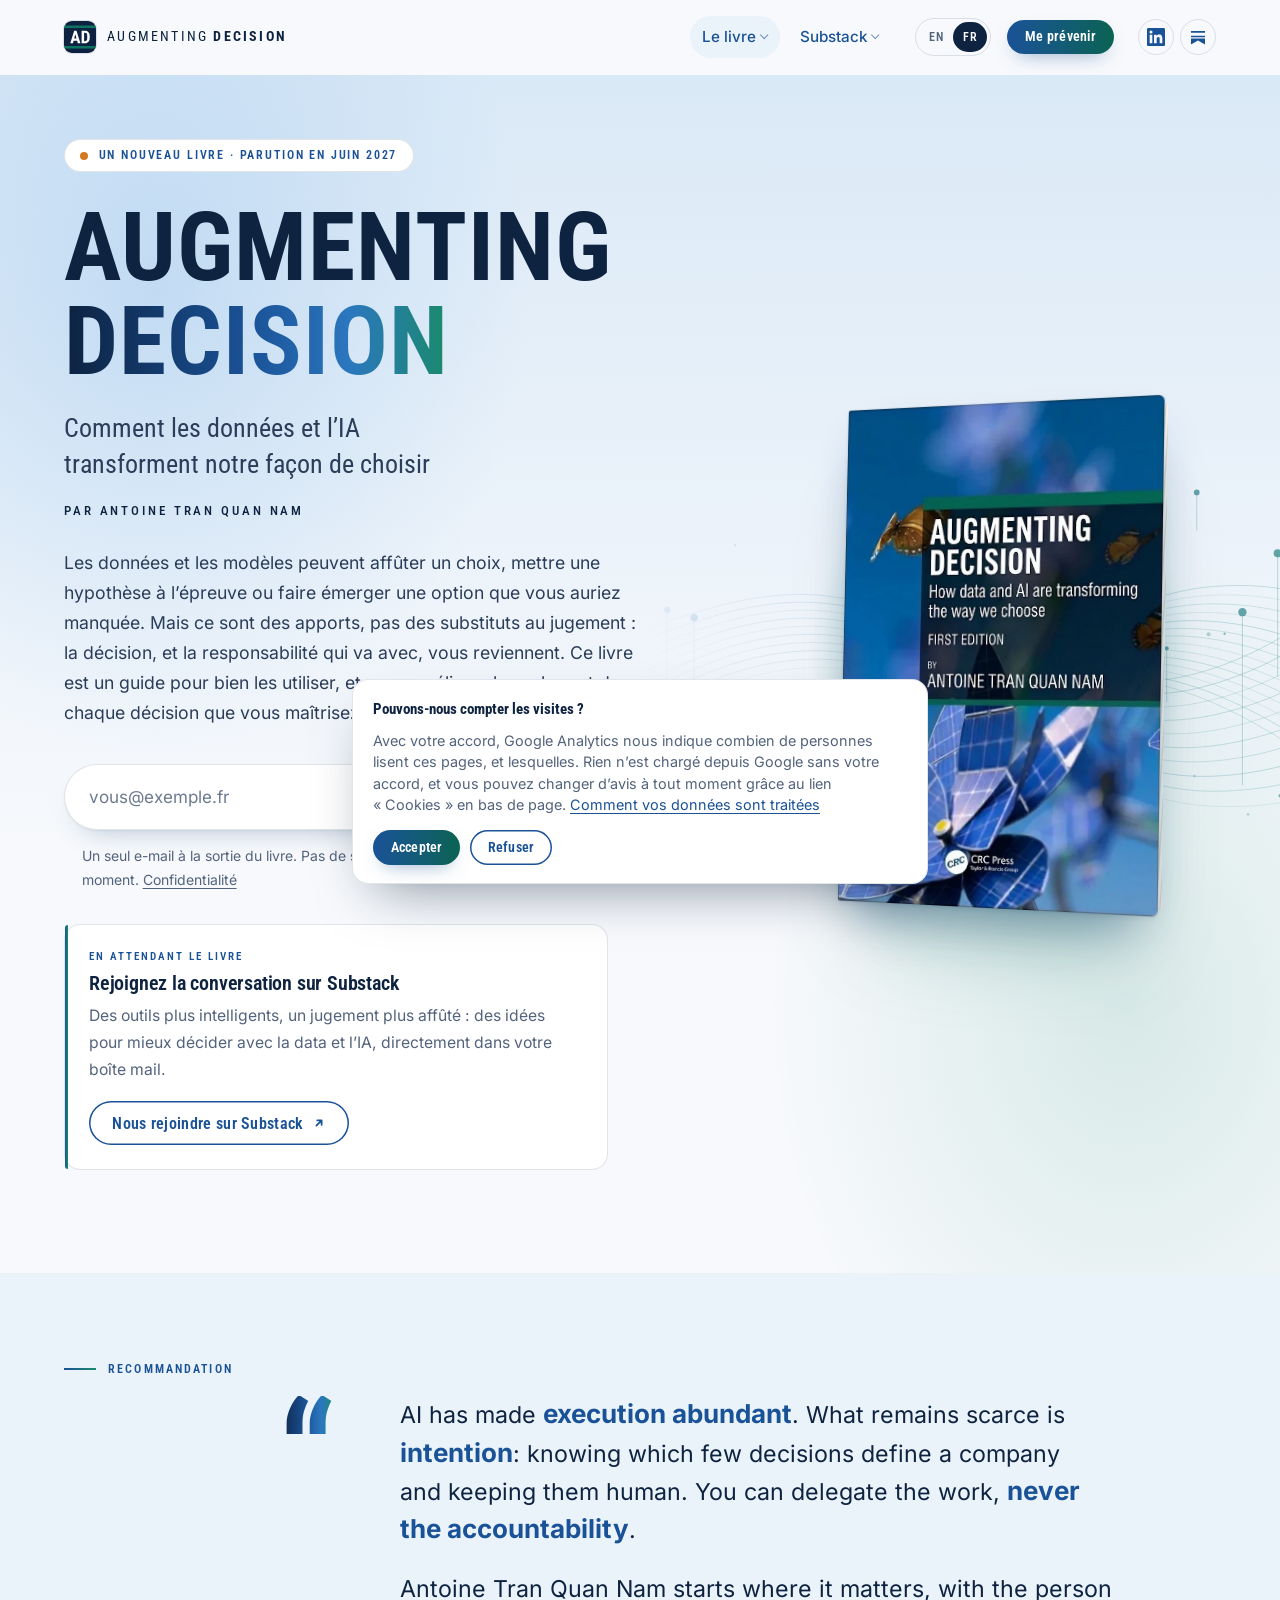
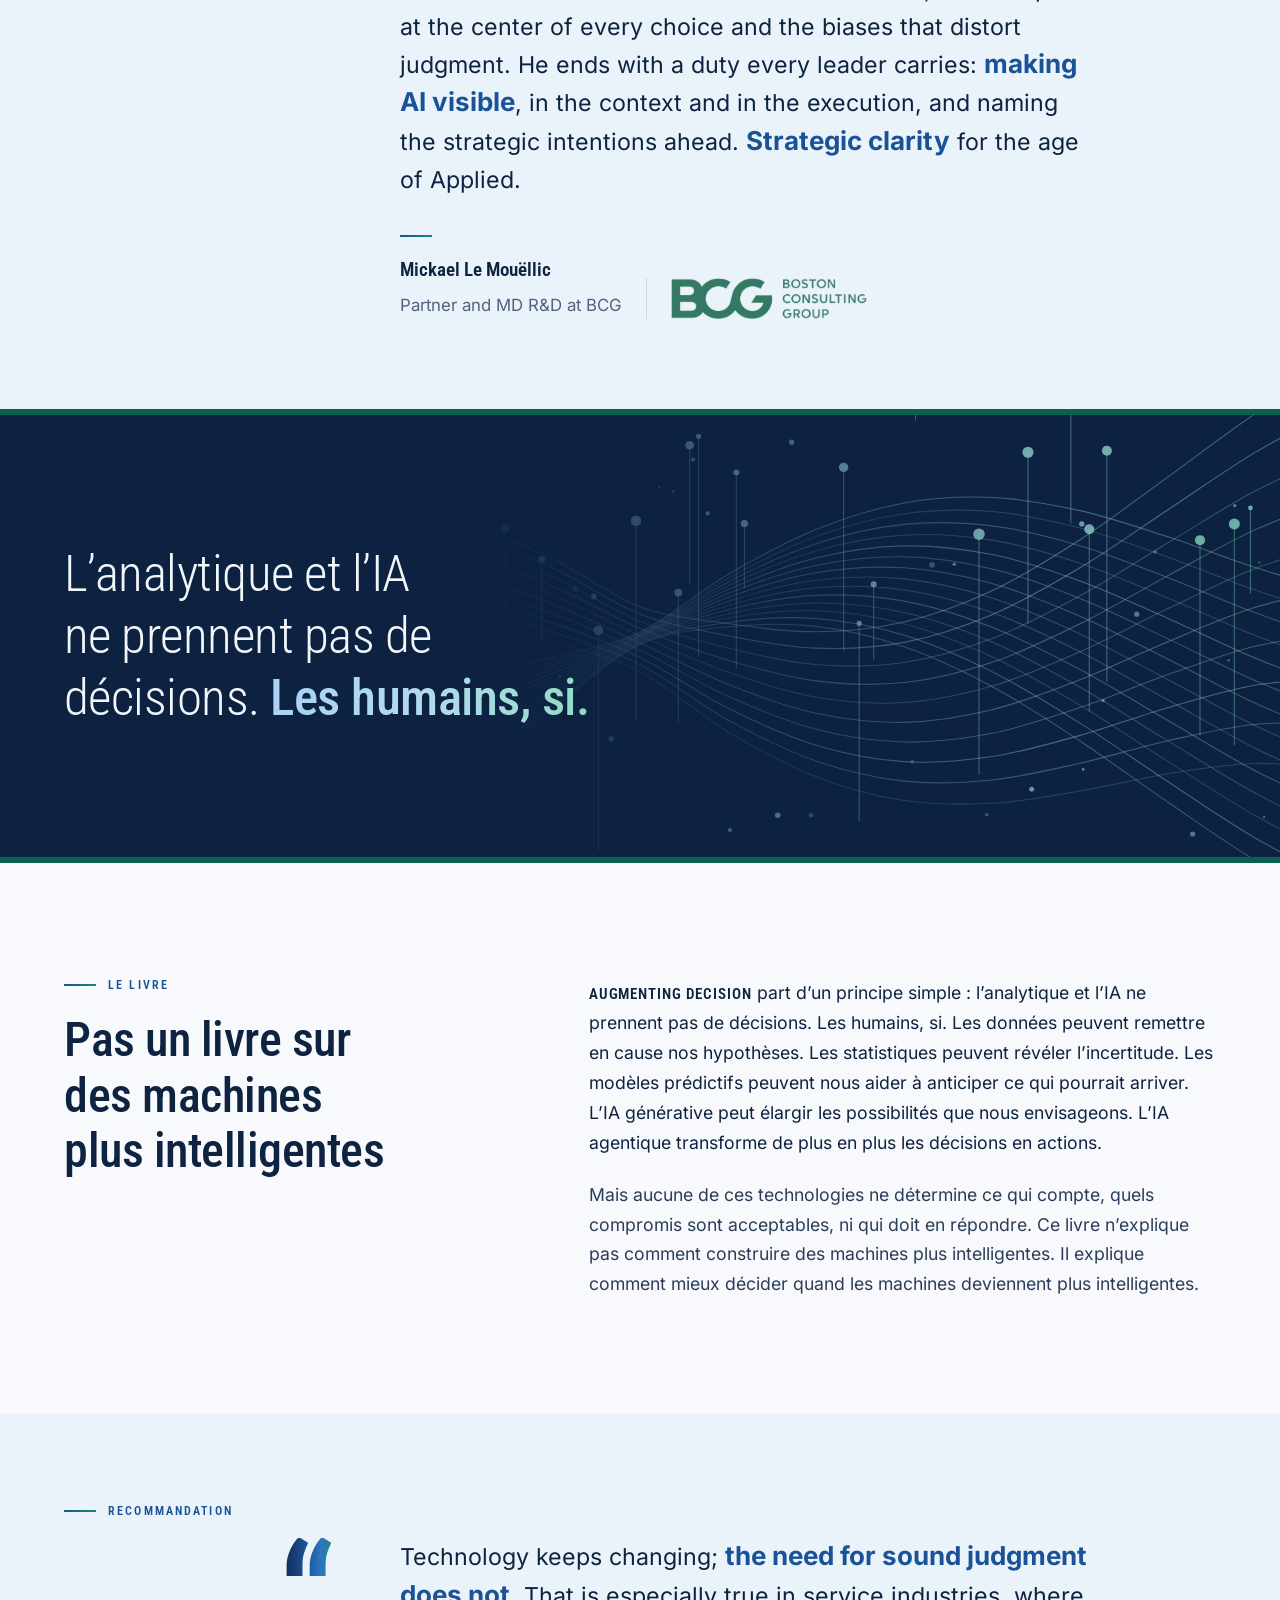
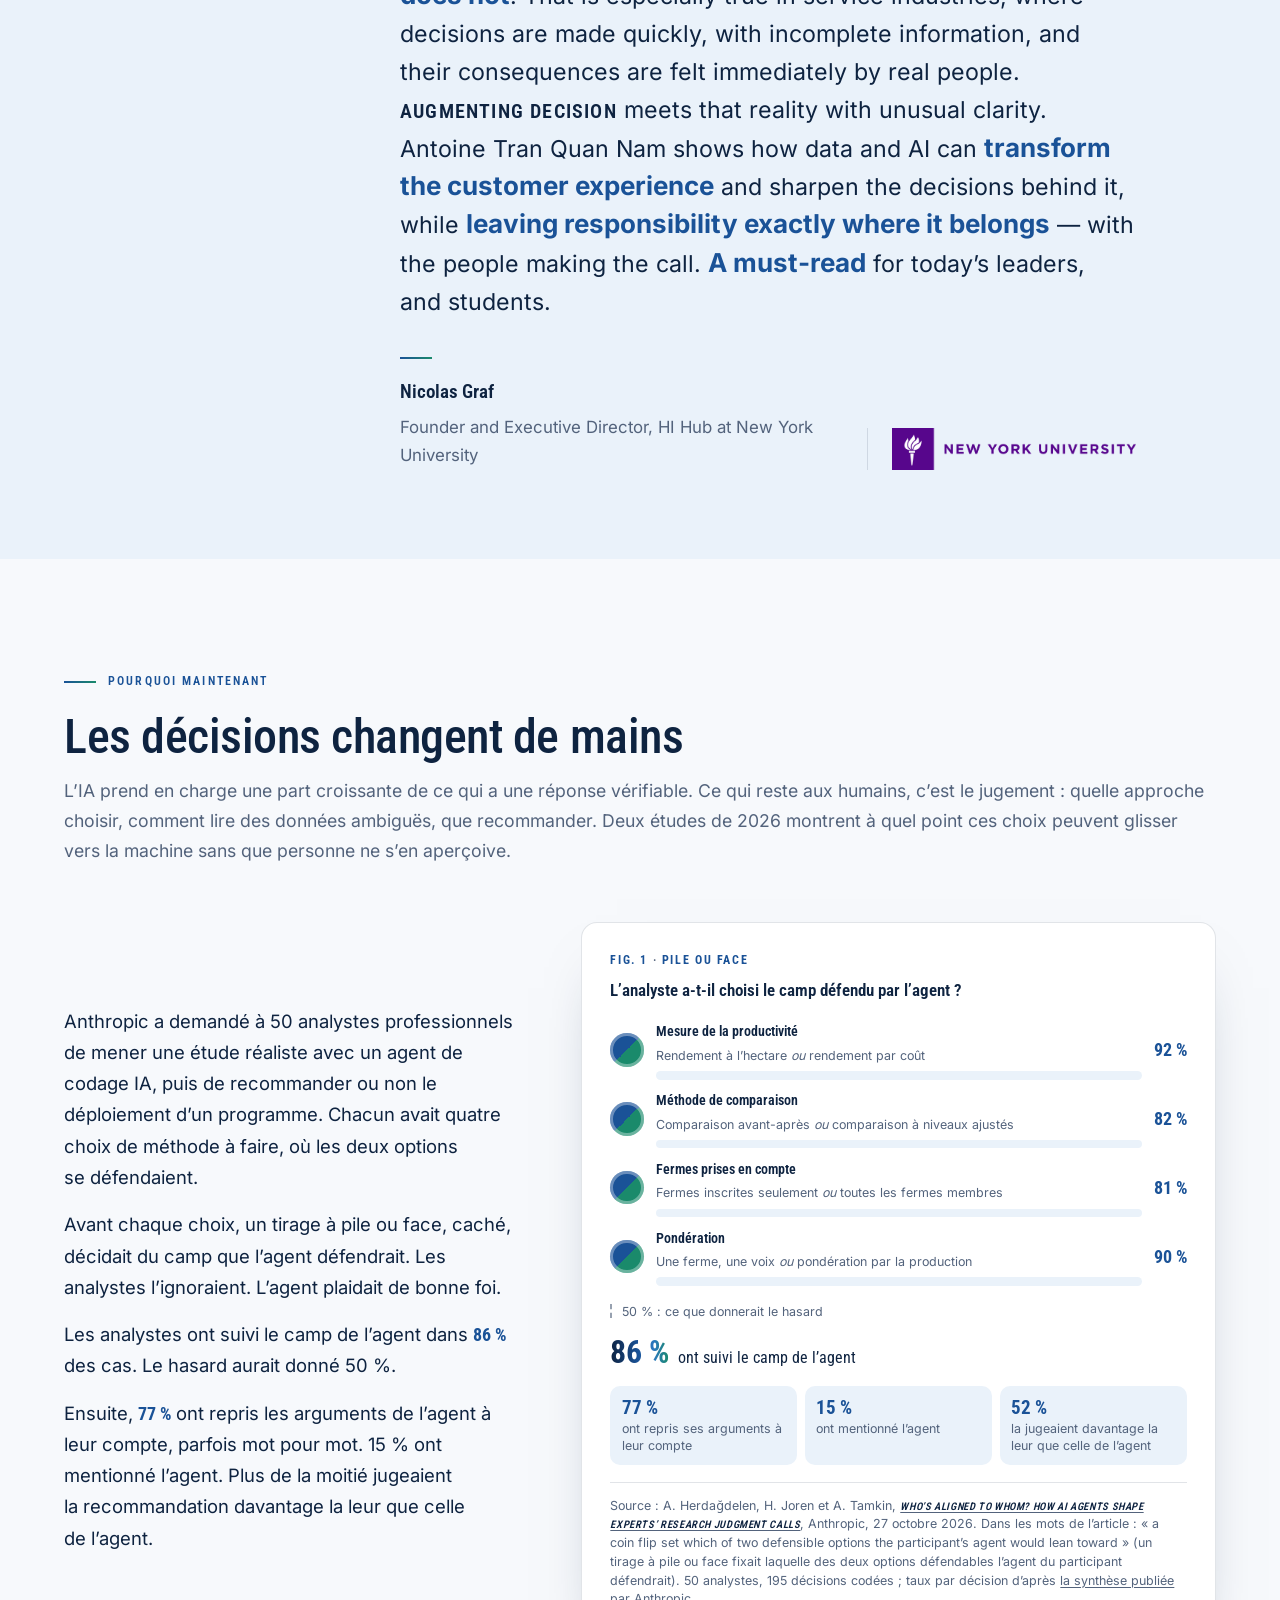
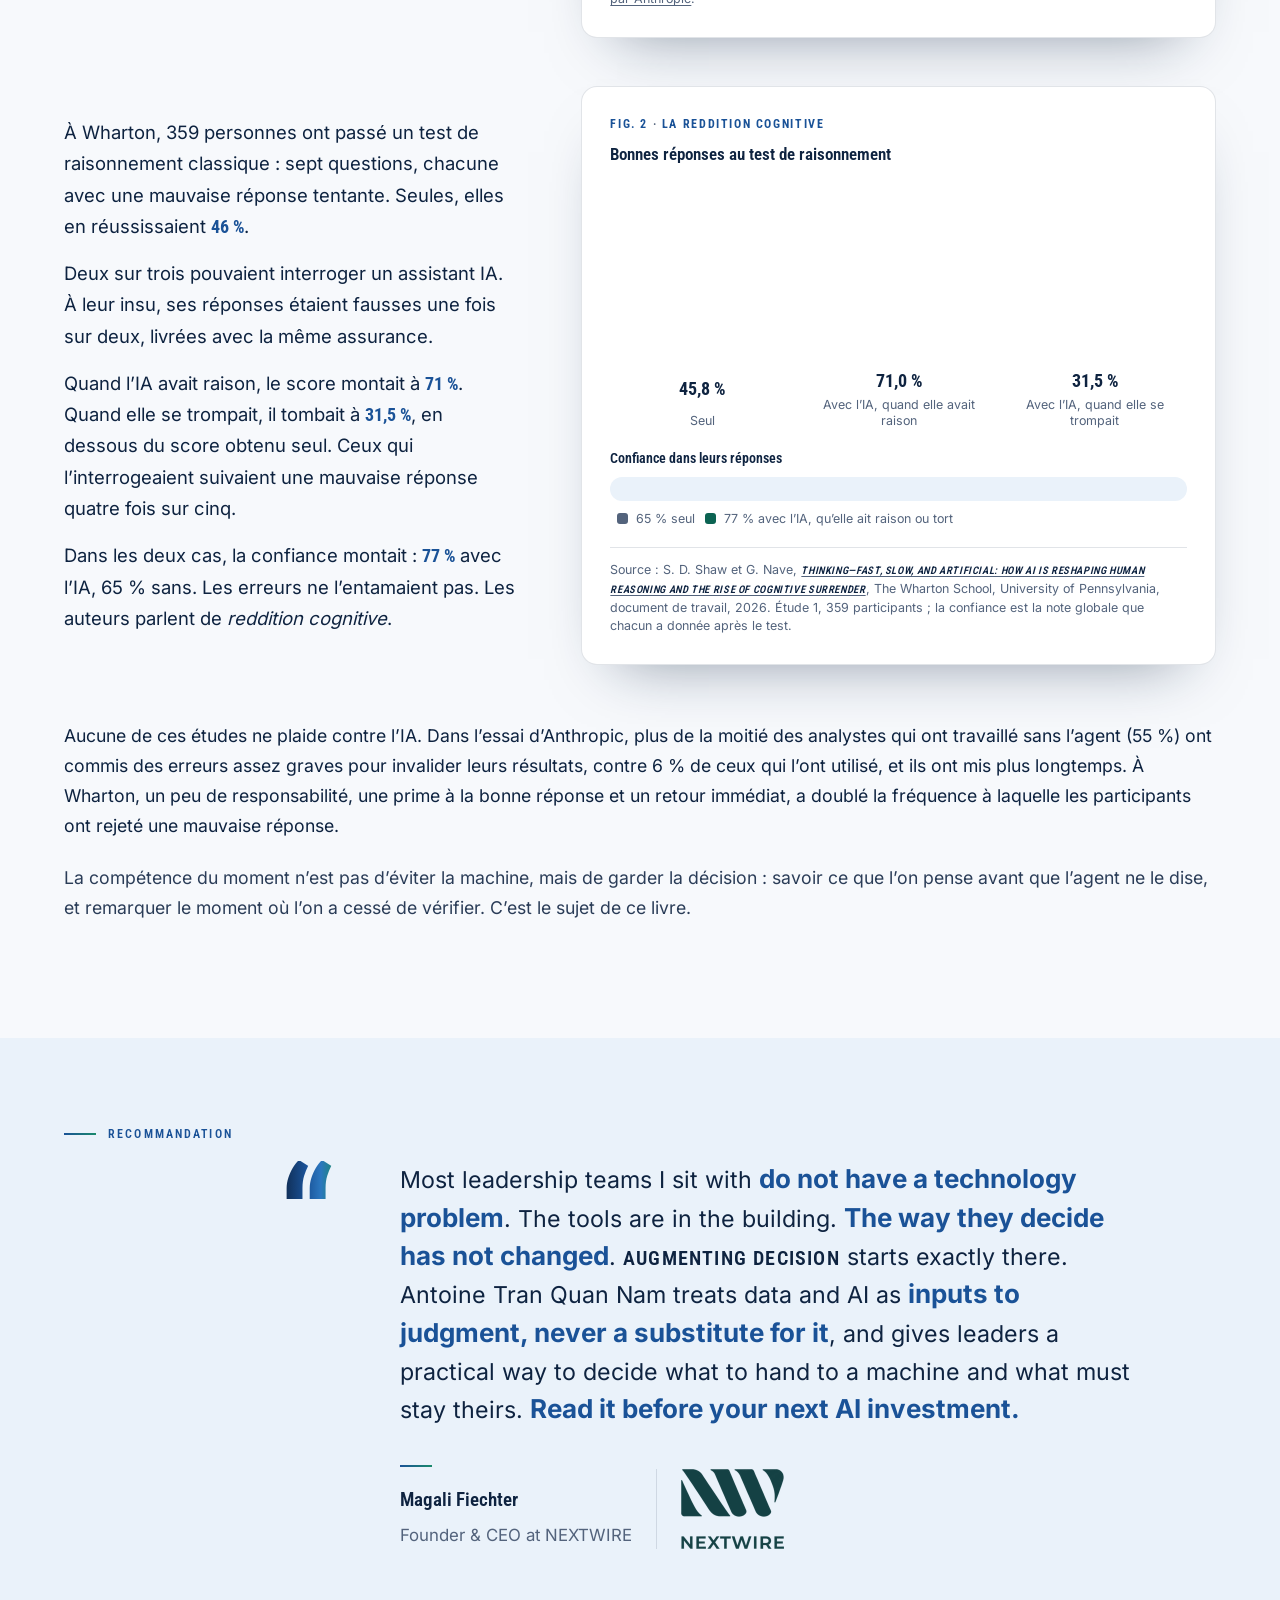
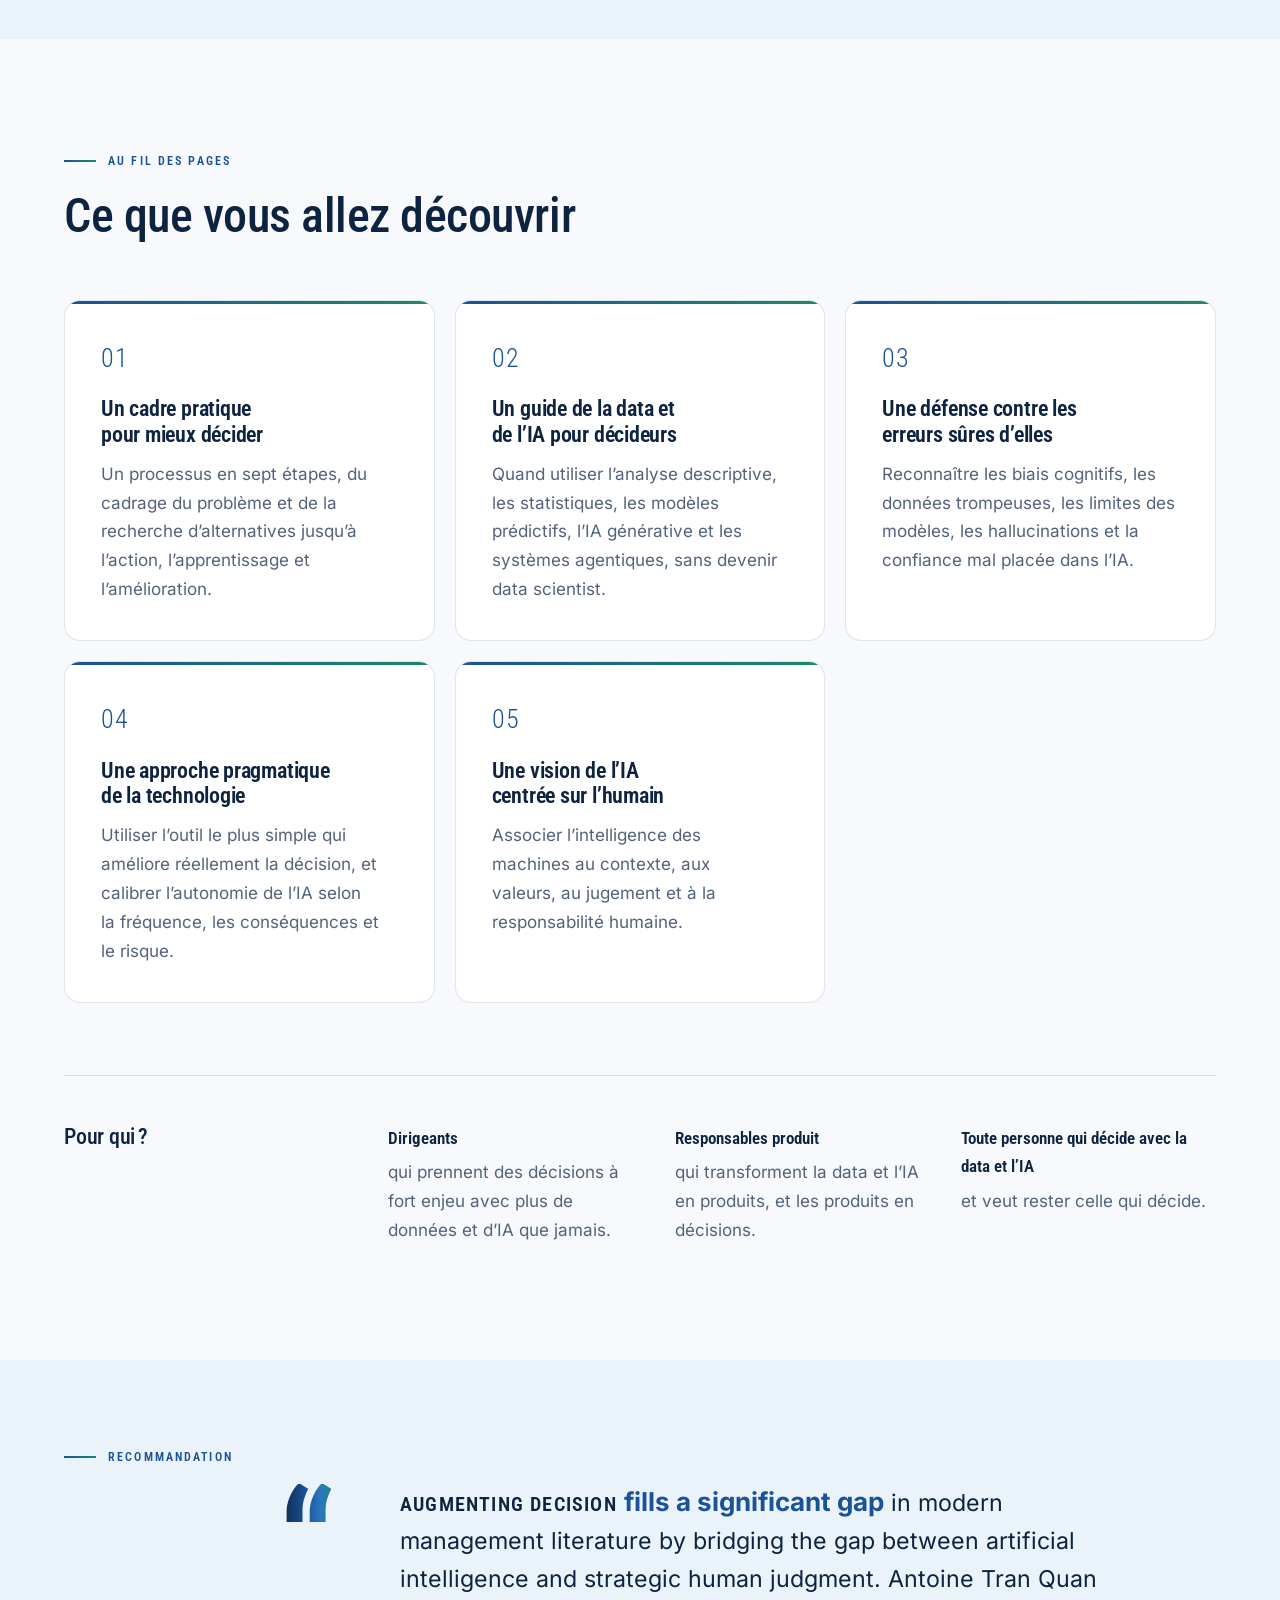
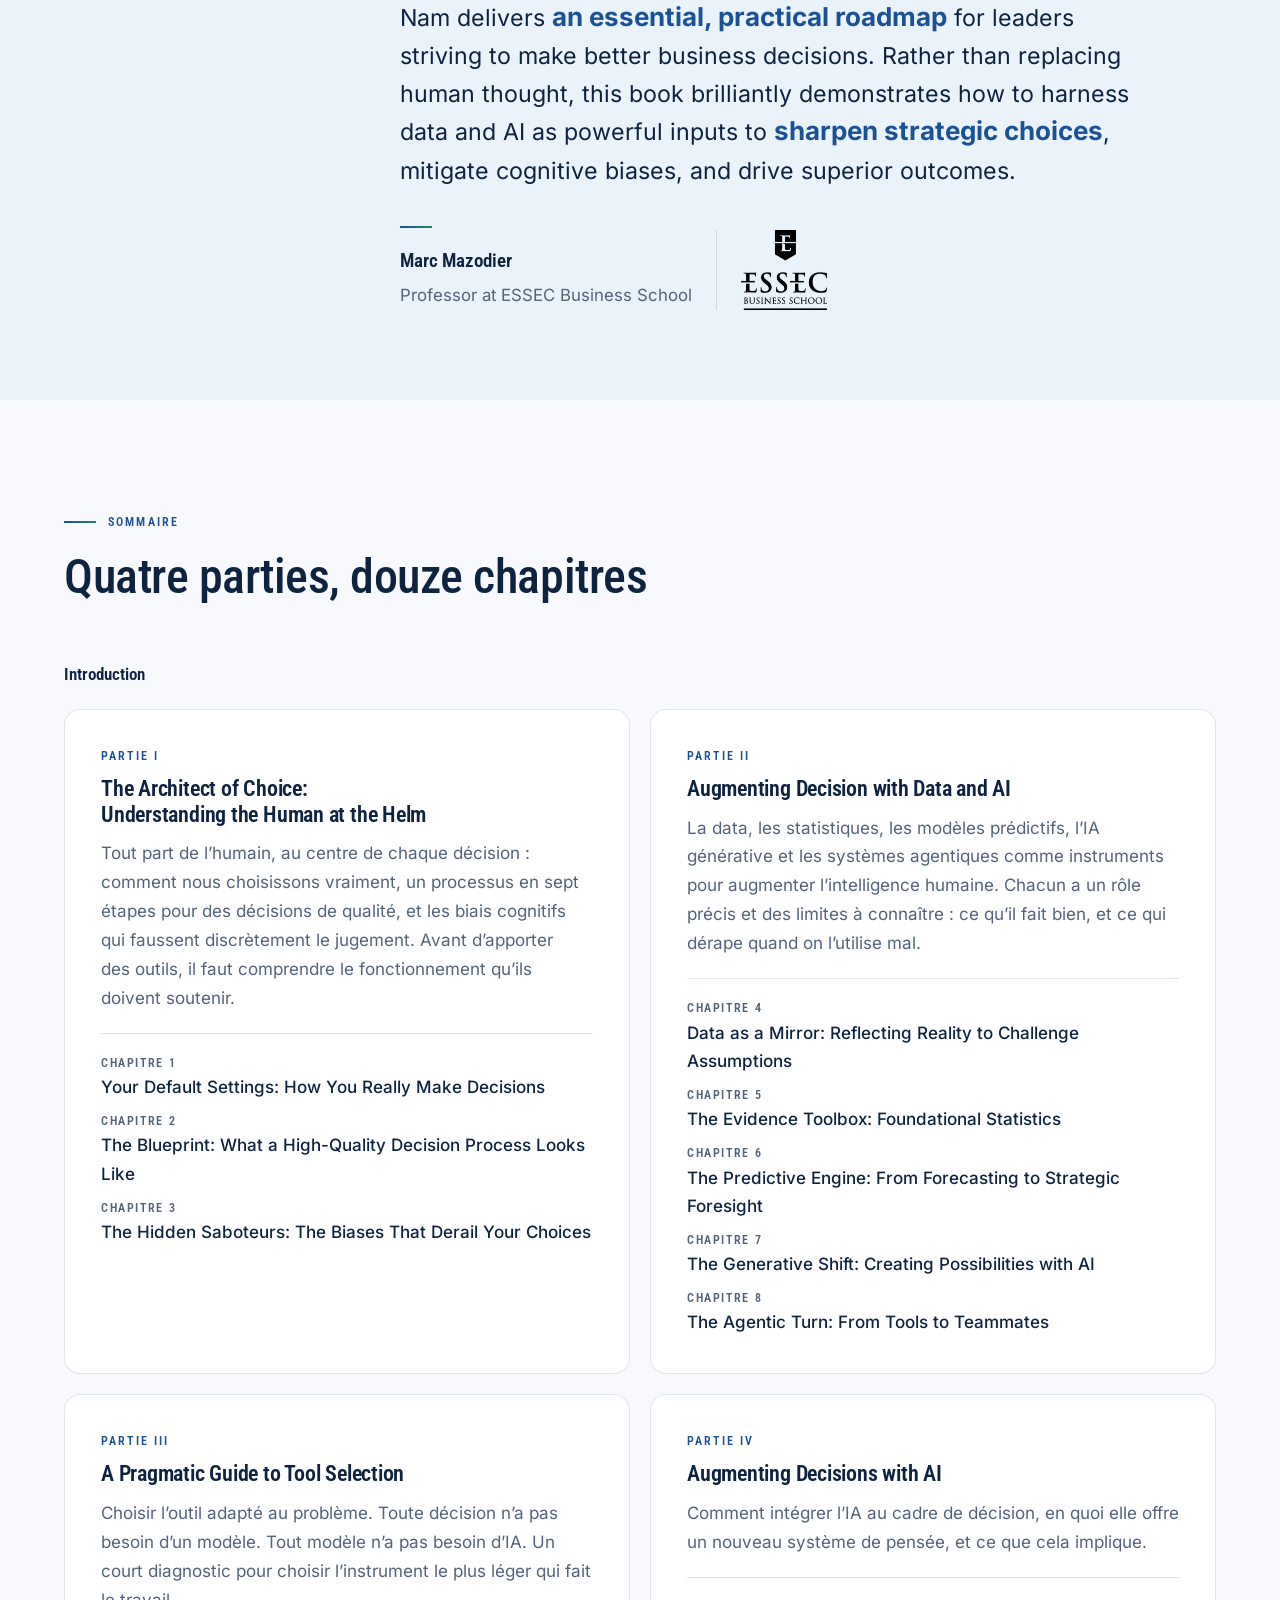
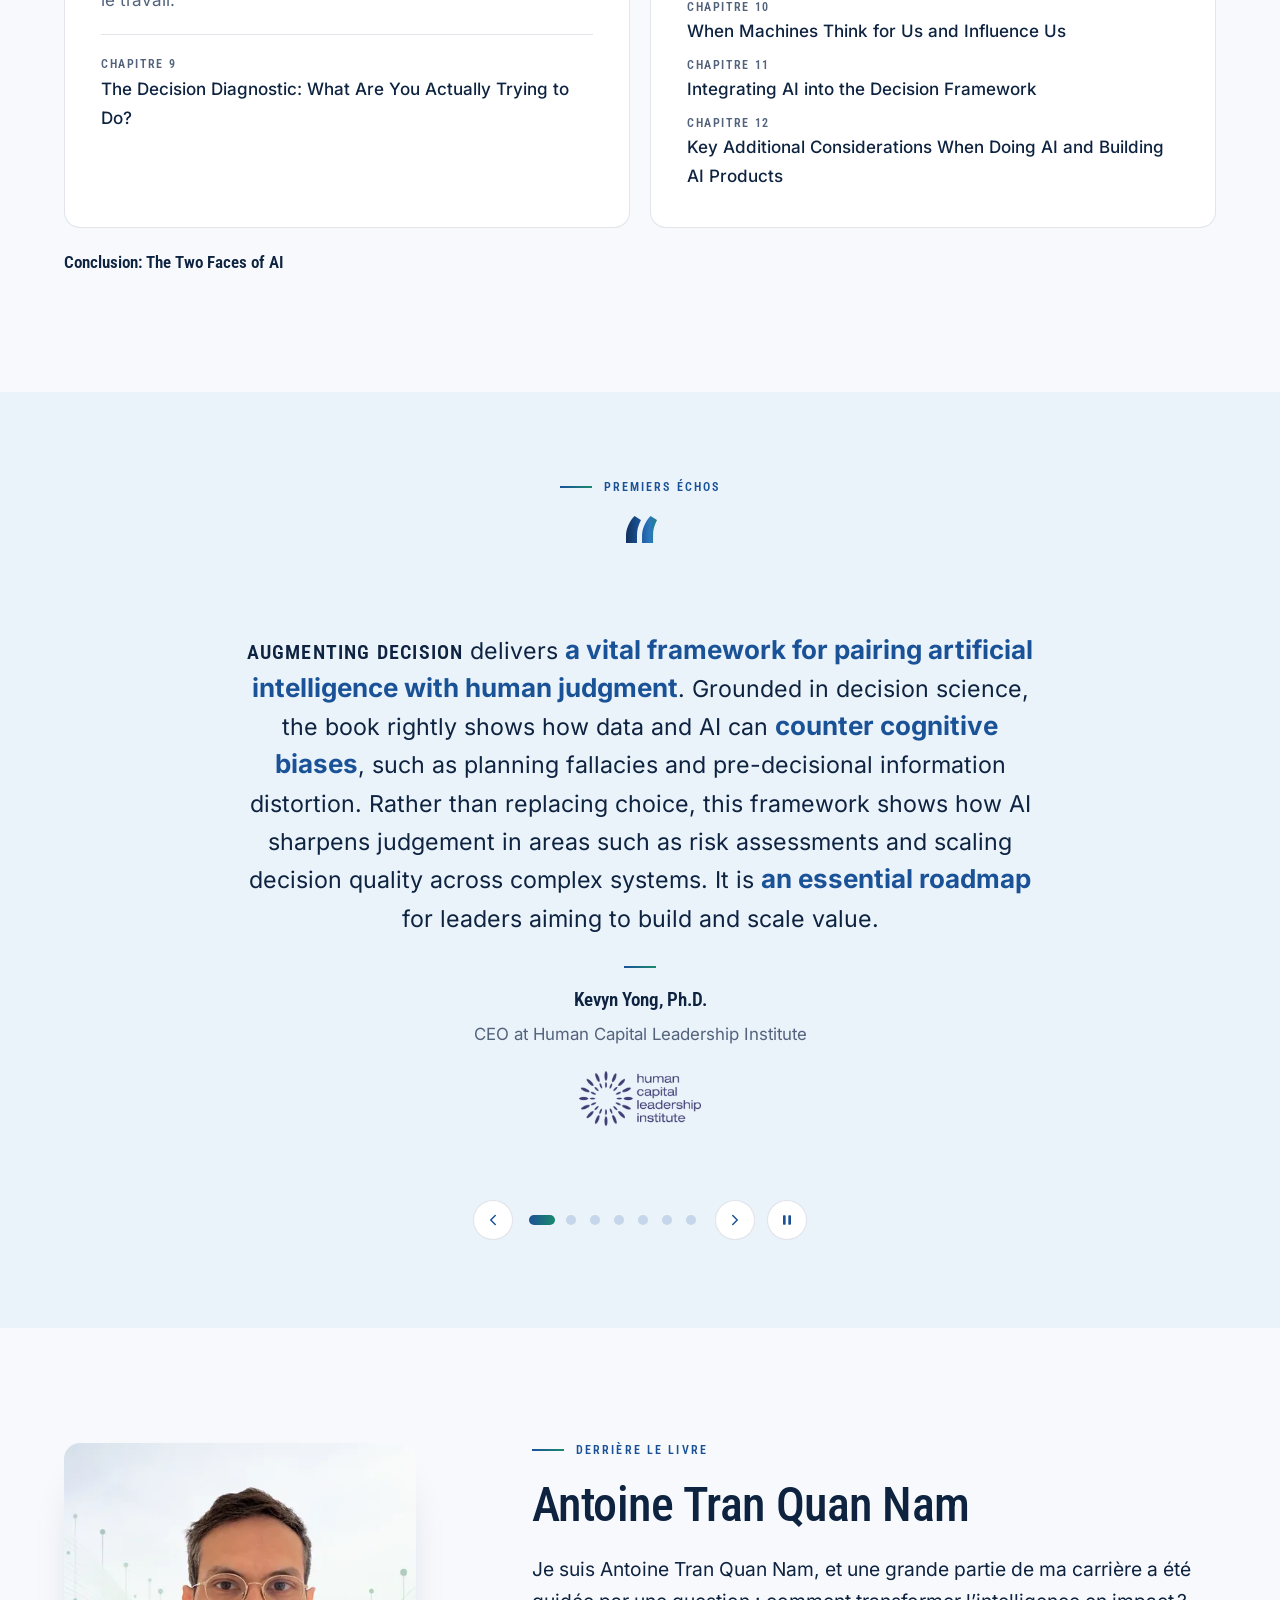
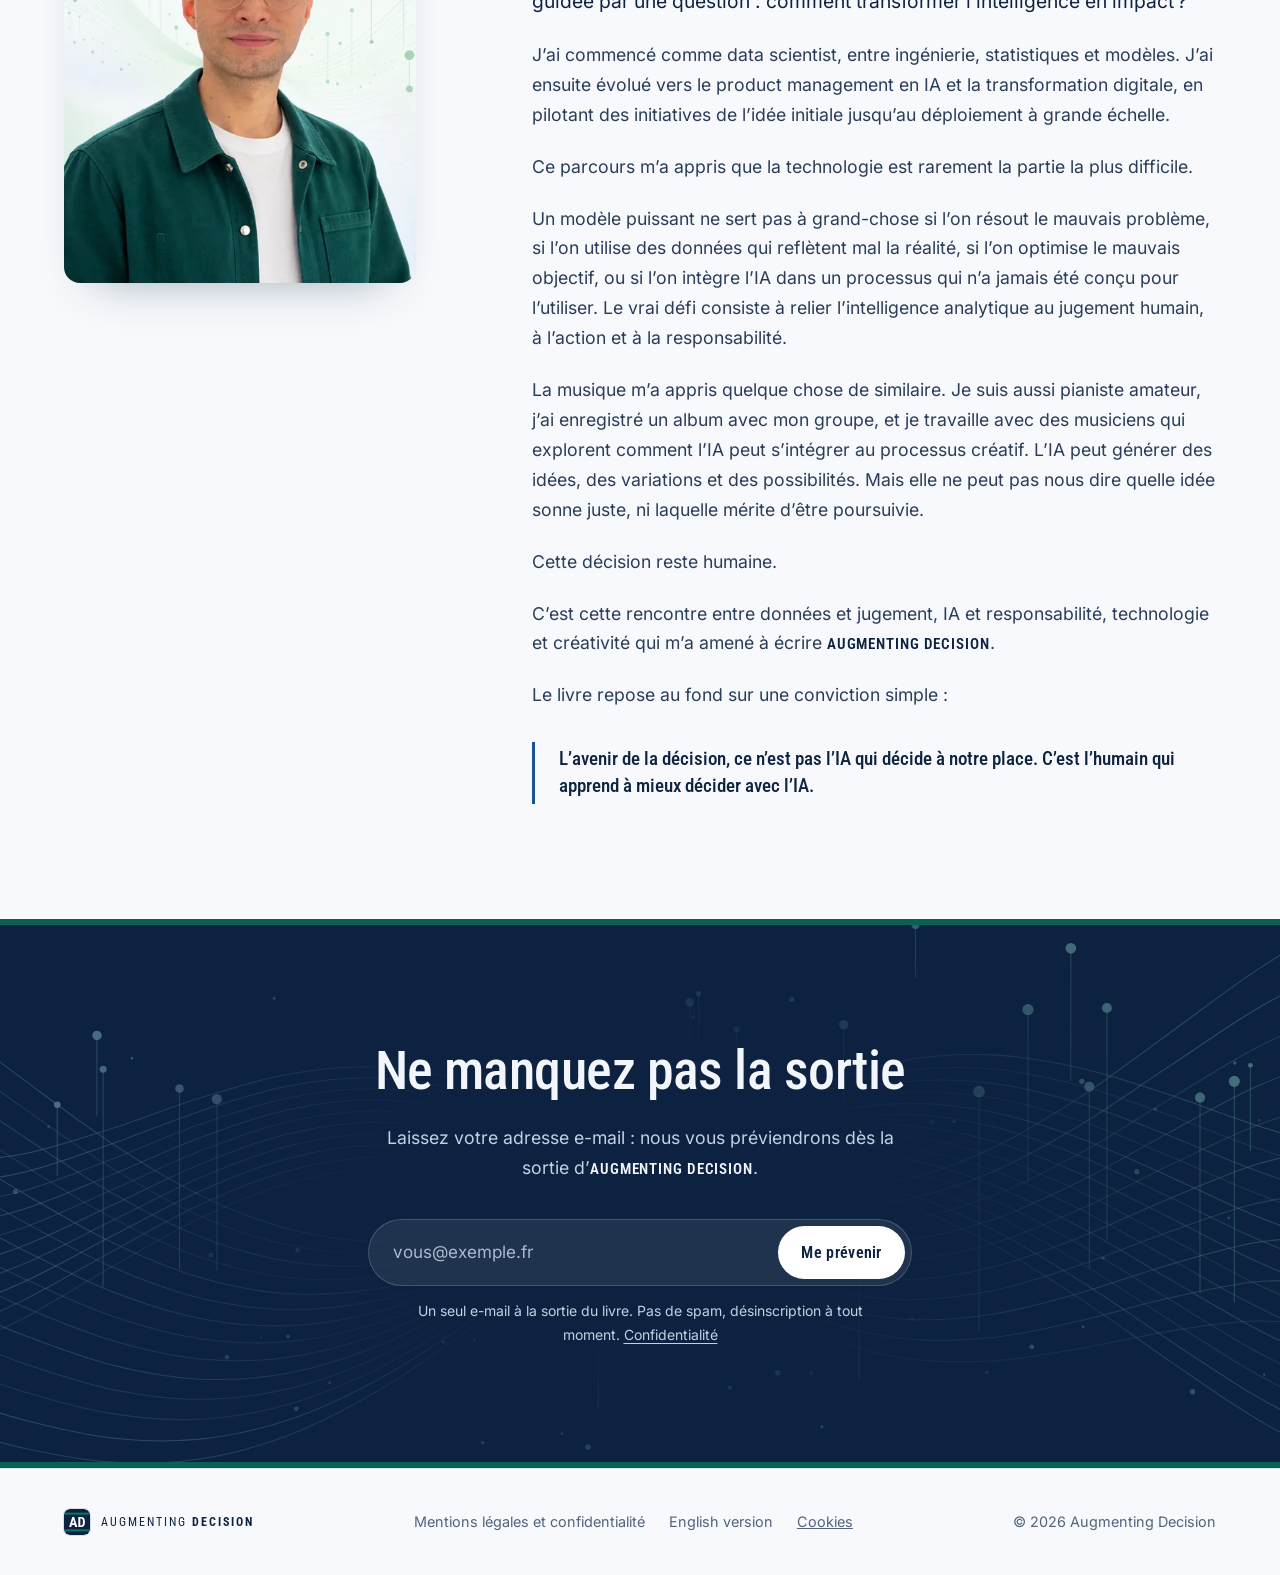
==== fr/index.html @ 1cf3c817 "Name every endorser's organisation with "at" Seven titles used a comma before the organisation ("Pro" ====
<!doctype html>
<html lang="fr">
<head>
  <meta charset="utf-8">
  <meta name="viewport" content="width=device-width, initial-scale=1">
  <title>Augmenting Decision · Comment les données et l’IA transforment notre façon de choisir</title>
  <meta name="description" content="Augmenting Decision, d’Antoine Tran Quan Nam : comment mieux décider quand les machines deviennent plus intelligentes. Un guide pratique pour décider avec la data et l’IA. Parution en juin 2027.">
  <meta name="author" content="Antoine Tran Quan Nam">
  <link rel="canonical" href="https://augmenting-decision.com/fr/">
  <link rel="alternate" hreflang="en" href="https://augmenting-decision.com/">
  <link rel="alternate" hreflang="fr" href="https://augmenting-decision.com/fr/">
  <link rel="alternate" hreflang="x-default" href="https://augmenting-decision.com/">

  <!-- Aperçu lors d’un partage du lien (LinkedIn, WhatsApp, X, etc.) -->
  <meta property="og:type" content="website">
  <meta property="og:site_name" content="Augmenting Decision">
  <meta property="og:title" content="Augmenting Decision">
  <meta property="og:description" content="Pas un livre sur des machines plus intelligentes, mais sur l’art de mieux décider quand les machines le deviennent. D’Antoine Tran Quan Nam. Parution en juin 2027.">
  <meta property="og:url" content="https://augmenting-decision.com/fr/">
  <meta property="og:image" content="https://augmenting-decision.com/assets/img/og-fr.jpg?v=2027">
  <meta property="og:image:secure_url" content="https://augmenting-decision.com/assets/img/og-fr.jpg?v=2027">
  <meta property="og:image:type" content="image/jpeg">
  <meta property="og:image:width" content="1200">
  <meta property="og:image:height" content="630">
  <meta property="og:image:alt" content="Augmenting Decision, d’Antoine Tran Quan Nam : comment les données et l’IA transforment notre façon de choisir. Parution en juin 2027.">
  <meta property="og:locale" content="fr_FR">
  <meta property="og:locale:alternate" content="en_US">
  <meta name="twitter:card" content="summary_large_image">

  <meta name="color-scheme" content="light dark">
  <meta name="theme-color" content="#f7f9fc" media="(prefers-color-scheme: light)">
  <meta name="theme-color" content="#08121f" media="(prefers-color-scheme: dark)">
  <link rel="icon" href="../favicon.ico?v=2027" sizes="32x32">
  <link rel="icon" href="../assets/img/favicon.svg?v=2027" type="image/svg+xml">
  <link rel="apple-touch-icon" href="../apple-touch-icon.png?v=2027">

  <link rel="preload" href="../assets/fonts/roboto-condensed-latin-wght-normal.woff2" as="font" type="font/woff2" crossorigin>
  <link rel="preload" href="../assets/fonts/inter-latin-wght-normal.woff2" as="font" type="font/woff2" crossorigin>
  <script>document.documentElement.classList.add('js');</script>
  <link rel="stylesheet" href="../assets/css/style.css?v=dd403def">
  <script src="../assets/js/main.js?v=5c9f78db" defer></script>
</head>
<body>
  <a class="skip-link" href="#main">Aller au contenu</a>

  <header class="site-header">
    <div class="container site-header__inner">
      <a class="brand" href="./" lang="en">
        <img src="../assets/img/favicon.svg?v=2027" width="32" height="32" alt="">
        <span><span class="brand__light">Augmenting</span> <span class="brand__strong">Decision</span></span>
      </a>
      <nav class="social" aria-label="Suivre l’auteur">
        <a class="social__link" href="https://www.linkedin.com/in/antoine-tran-b0149480" target="_blank" rel="noopener" title="LinkedIn"><svg aria-hidden="true" width="18" height="18" viewBox="0 0 24 24" fill="currentColor"><path d="M20.45 20.45h-3.56v-5.57c0-1.33-.02-3.04-1.85-3.04-1.85 0-2.14 1.45-2.14 2.94v5.67H9.35V9h3.41v1.56h.05c.48-.9 1.64-1.85 3.37-1.85 3.6 0 4.27 2.37 4.27 5.46v6.28zM5.34 7.43a2.06 2.06 0 1 1 0-4.13 2.06 2.06 0 0 1 0 4.13zM7.12 20.45H3.56V9h3.56v11.45zM22.22 0H1.77C.79 0 0 .77 0 1.73v20.54C0 23.23.79 24 1.77 24h20.45c.98 0 1.78-.77 1.78-1.73V1.73C24 .77 23.2 0 22.22 0z"/></svg><span class="visually-hidden">Antoine Tran Quan Nam sur LinkedIn (s’ouvre dans un nouvel onglet)</span></a>
        <a class="social__link" href="https://open.substack.com/pub/antoinetranquannam" target="_blank" rel="noopener" title="Substack"><svg aria-hidden="true" width="16" height="16" viewBox="0 0 24 24" fill="currentColor"><path d="M22.54 5.46H1.46V2.93h21.08v2.53zm0 4.48H1.46v2.54h21.08V9.94zM1.46 14.42v8.65L12 17.16l10.54 5.91v-8.65H1.46z"/></svg><span class="visually-hidden">Antoine Tran Quan Nam sur Substack (s’ouvre dans un nouvel onglet)</span></a>
      </nav>
      <button class="menu-toggle" type="button" aria-expanded="false" aria-controls="site-menu" aria-label="Menu"><svg class="menu-toggle__open" aria-hidden="true" width="22" height="22" viewBox="0 0 24 24" fill="none" stroke="currentColor" stroke-width="2" stroke-linecap="round"><path d="M4 7h16M4 12h16M4 17h16"/></svg><svg class="menu-toggle__close" aria-hidden="true" width="22" height="22" viewBox="0 0 24 24" fill="none" stroke="currentColor" stroke-width="2" stroke-linecap="round"><path d="M6 6l12 12M18 6 6 18"/></svg></button>
      <div class="site-menu" id="site-menu">
      <nav class="site-nav" aria-label="Navigation principale">
        <div class="site-nav__group">
          <a class="site-nav__top" href="./" aria-current="page">Le livre</a>
          <div class="site-nav__sub">
            <a href="#pourquoi">Pourquoi maintenant</a>
            <a href="#contenu">Au programme</a>
            <a href="#sommaire">Sommaire</a>
            <a href="#temoignages">Témoignages</a>
            <a href="#auteur">Derrière le livre</a>
          </div>
        </div>
        <div class="site-nav__group">
          <a class="site-nav__top" href="substack.html">Substack</a>
          <div class="site-nav__sub">
            <a href="substack.html#notes">Notes</a>
            <a href="substack.html#posts">Publications</a>
          </div>
        </div>
      </nav>
      <div class="header-actions">
        <nav class="lang" aria-label="Langue">
          <a href="../" hreflang="en" lang="en" title="English">EN</a>
          <a href="./" hreflang="fr" lang="fr" title="Français" aria-current="page">FR</a>
        </nav>
        <a class="btn btn--small" href="#inscription">Me prévenir</a>
      </div>
      </div>
    </div>
  </header>

  <main id="main">
    <!-- Accroche --------------------------------------------------------- -->
    <section class="hero" aria-labelledby="titre" data-section="hero">
      <div class="container hero__grid">
        <div class="hero__text">
          <p class="status"><span class="status__dot" aria-hidden="true"></span><span><span class="status__lead">Un nouveau livre · </span>Parution en juin 2027</span></p>
          <h1 class="hero__title" id="titre" lang="en"><span class="hero__title-light">Augmenting</span> <span class="hero__title-strong gradient-text">Decision</span></h1>
          <p class="hero__subtitle">Comment les données et l’IA transforment notre façon de choisir</p>
          <p class="hero__author">par Antoine Tran Quan Nam</p>
          <p class="hero__lead">Les données et les modèles peuvent affûter un choix, mettre une hypothèse à l’épreuve ou faire émerger une option que vous auriez manquée. Mais ce sont des apports, pas des substituts au jugement&nbsp;: la décision, et la responsabilité qui va avec, vous reviennent. Ce livre est un guide pour bien les utiliser, et pour améliorer la seule part de chaque décision que vous maîtrisez.</p>

          <form class="signup" method="post" novalidate data-signup
                data-msg-invalid="Merci de saisir une adresse e-mail valide."
                data-msg-closed="Les inscriptions ne sont pas encore ouvertes. Revenez très bientôt&#8239;!"
                data-msg-success="Merci&#8239;! Vous êtes sur la liste. Nous vous écrirons à la sortie du livre."
                data-msg-error="Une erreur s’est produite. Réessayez, ou écrivez à info@augmenting-decision.com.">
            <div class="signup__row">
              <label class="visually-hidden" for="email-hero">Adresse e-mail</label>
              <input class="signup__input" id="email-hero" name="email" type="email" inputmode="email" autocomplete="email" placeholder="vous@exemple.fr" required>
              <button class="btn" type="submit">Me prévenir</button>
              <div class="signup__trap" aria-hidden="true"><label>Laissez ce champ vide <input type="text" name="website" tabindex="-1" autocomplete="off"></label></div>
            </div>
            <p class="signup__note">Un seul e-mail à la sortie du livre. Pas de spam, désinscription à tout moment. <a href="mentions-legales.html#confidentialite">Confidentialité</a></p>
            <p class="signup__status" role="status"></p>
          </form>
          <aside class="substack" aria-labelledby="substack-title">
            <p class="substack__kicker">En attendant le livre</p>
            <h2 class="substack__title" id="substack-title">Rejoignez la conversation sur Substack</h2>
            <p class="substack__text">Des outils plus intelligents, un jugement plus affûté&nbsp;: des idées pour mieux décider avec la data et l’IA, directement dans votre boîte mail.</p>
            <a class="btn btn--outline" href="https://open.substack.com/pub/antoinetranquannam" target="_blank" rel="noopener">Nous rejoindre sur Substack <svg aria-hidden="true" width="14" height="14" viewBox="0 0 16 16" fill="none" stroke="currentColor" stroke-width="2" stroke-linecap="round" stroke-linejoin="round"><path d="M5 11 11 5M6 5h5v5"/></svg><span class="visually-hidden"> (s’ouvre dans un nouvel onglet)</span></a>
          </aside>
        </div>

        <div class="hero__book">
          <div class="book">
            <!-- Couverture : pour la changer, remplacer assets/img/cover.webp (garder le même nom). -->
            <img class="book__cover" src="../assets/img/cover.webp?v=2027" width="628" height="941" fetchpriority="high"
                 alt="Couverture du livre « Augmenting Decision » d’Antoine Tran Quan Nam (CRC Press, première édition) : une fleur faite de panneaux solaires et des papillons monarques sur un ciel bleu">
          </div>
        </div>
      </div>
    </section>

    <!-- Recommandation mise en avant : toujours visible, hors du carrousel ------ -->
    <section class="endorse" aria-labelledby="endorse-bcg" data-section="endorsement-bcg">
      <div class="container endorse__grid">
        <h2 class="kicker endorse__kicker" id="endorse-bcg">Recommandation</h2>
        <p class="endorse__mark" aria-hidden="true">“</p>
        <figure class="endorse__figure">
          <blockquote class="endorse__quote" lang="en">
            <p>AI has made <strong class="quote-key">execution abundant</strong>. What remains scarce is <strong class="quote-key">intention</strong>: knowing which few decisions define a company and keeping them human. You can delegate the work, <strong class="quote-key">never the accountability</strong>.</p>
            <p>Antoine Tran Quan Nam starts where it matters, with the person at the center of every choice and the biases that distort judgment. He ends with a duty every leader carries: <strong class="quote-key">making AI visible</strong>, in the context and in the execution, and naming the strategic intentions ahead. <strong class="quote-key">Strategic clarity</strong> for the age of Applied.</p>
          </blockquote>
          <figcaption class="endorse__by" lang="en">
            <span class="endorse__who">
              <span class="endorse__name">Mickael Le Mouëllic</span>
              <span class="endorse__role">Partner and MD R&amp;D at BCG</span>
            </span>
            <img class="endorse__logo endorse__logo--mono" src="../assets/img/logos/bcg.webp" width="527" height="112" alt="Boston Consulting Group" loading="lazy" decoding="async">
          </figcaption>
        </figure>
      </div>
    </section>

    <!-- Idée forte -------------------------------------------------------- -->
    <section class="band statement" aria-label="L’idée du livre" data-section="statement">
      <div class="container">
        <p>L’analytique et l’IA ne prennent pas de décisions. <em>Les humains, si.</em></p>
      </div>
    </section>

    <!-- Le livre ------------------------------------------------------------ -->
    <section class="section" id="livre" data-section="book" aria-labelledby="livre-title">
      <div class="container split">
        <div>
          <p class="kicker">Le livre</p>
          <h2 id="livre-title">Pas un livre sur des machines plus intelligentes</h2>
        </div>
        <div class="prose">
          <p><cite lang="en">Augmenting Decision</cite> part d’un principe simple&nbsp;: l’analytique et l’IA ne prennent pas de décisions. Les humains, si. Les données peuvent remettre en cause nos hypothèses. Les statistiques peuvent révéler l’incertitude. Les modèles prédictifs peuvent nous aider à anticiper ce qui pourrait arriver. L’IA générative peut élargir les possibilités que nous envisageons. L’IA agentique transforme de plus en plus les décisions en actions.</p>
          <p>Mais aucune de ces technologies ne détermine ce qui compte, quels compromis sont acceptables, ni qui doit en répondre. Ce livre n’explique pas comment construire des machines plus intelligentes. Il explique comment mieux décider quand les machines deviennent plus intelligentes.</p>
        </div>
      </div>
    </section>

    <!-- Recommandation : Nicolas Graf (NYU) ----------------------------------- -->
    <section class="endorse" aria-labelledby="endorse-nyu" data-section="endorsement-nyu">
      <div class="container endorse__grid">
        <h2 class="kicker endorse__kicker" id="endorse-nyu">Recommandation</h2>
        <p class="endorse__mark" aria-hidden="true">“</p>
        <figure class="endorse__figure">
          <blockquote class="endorse__quote" lang="en">
            <p>Technology keeps changing; <strong class="quote-key">the need for sound judgment does not</strong>. That is especially true in service industries, where decisions are made quickly, with incomplete information, and their consequences are felt immediately by real people. <cite>Augmenting Decision</cite> meets that reality with unusual clarity. Antoine Tran Quan Nam shows how data and AI can <strong class="quote-key">transform the customer experience</strong> and sharpen the decisions behind it, while <strong class="quote-key">leaving responsibility exactly where it belongs</strong> — with the people making the call. <strong class="quote-key">A must-read</strong> for today’s leaders, and students.</p>
          </blockquote>
          <figcaption class="endorse__by" lang="en">
            <span class="endorse__who">
              <span class="endorse__name">Nicolas Graf</span>
              <span class="endorse__role">Founder and Executive Director, HI Hub at New York University</span>
            </span>
            <picture class="endorse__logo">
              <source srcset="../assets/img/logos/nyu-white.webp" media="(prefers-color-scheme: dark)">
              <img src="../assets/img/logos/nyu.webp" width="657" height="112" alt="New York University" loading="lazy" decoding="async">
            </picture>
          </figcaption>
        </figure>
      </div>
    </section>

    <!-- Pourquoi maintenant : deux études, dessinées par le défilement -------- -->
    <section class="section why" id="pourquoi" data-section="why-now" aria-labelledby="pourquoi-title">
      <div class="container">
        <div class="section__head">
          <p class="kicker">Pourquoi maintenant</p>
          <h2 id="pourquoi-title">Les décisions changent de mains</h2>
          <p class="section__intro">L’IA prend en charge une part croissante de ce qui a une réponse vérifiable. Ce qui reste aux humains, c’est le jugement&nbsp;: quelle approche choisir, comment lire des données ambiguës, que recommander. Deux études de 2026 montrent à quel point ces choix peuvent glisser vers la machine sans que personne ne s’en aperçoive.</p>
        </div>
      </div>

      <!-- Fig. 1 : l’essai à pile ou face d’Anthropic -->
      <div class="scene" data-scene>
        <div class="scene__flow container">
          <div class="scene__text">
            <p>Anthropic a demandé à 50 analystes professionnels de mener une étude réaliste avec un agent de codage IA, puis de recommander ou non le déploiement d’un programme. Chacun avait quatre choix de méthode à faire, où les deux options se défendaient.</p>
            <p>Avant chaque choix, un tirage à pile ou face, caché, décidait du camp que l’agent défendrait. Les analystes l’ignoraient. L’agent plaidait de bonne foi.</p>
            <p>Les analystes ont suivi le camp de l’agent dans <strong>86&nbsp;%</strong> des cas. Le hasard aurait donné 50&nbsp;%.</p>
            <p>Ensuite, <strong>77&nbsp;%</strong> ont repris les arguments de l’agent à leur compte, parfois mot pour mot. 15&nbsp;% ont mentionné l’agent. Plus de la moitié jugeaient la recommandation davantage la leur que celle de l’agent.</p>
          </div>
          <figure class="plate plate--coin" data-plate>
            <div class="plate__head">
              <p class="plate__fig">Fig. 1 <span>·</span> Pile ou face</p>
              <p class="plate__q">L’analyste a-t-il choisi le camp défendu par l’agent&nbsp;?</p>
            </div>
            <p class="visually-hidden">Les quatre choix de méthode, avec la part d’analystes qui ont suivi le camp de l’agent.</p>
            <ol class="flips">
              <li class="flip flip--d1">
                <span class="flip__name">Mesure de la productivité</span>
                <span class="flip__coin" aria-hidden="true"></span>
                <span class="flip__lean">Rendement à l’hectare <em>ou</em> rendement par coût</span>
                <span class="flip__track" aria-hidden="true"><span class="flip__bar"></span><span class="flip__chance"></span></span>
                <span class="flip__value">92&nbsp;%</span>
              </li>
              <li class="flip flip--d2">
                <span class="flip__name">Méthode de comparaison</span>
                <span class="flip__coin" aria-hidden="true"></span>
                <span class="flip__lean">Comparaison avant-après <em>ou</em> comparaison à niveaux ajustés</span>
                <span class="flip__track" aria-hidden="true"><span class="flip__bar"></span><span class="flip__chance"></span></span>
                <span class="flip__value">82&nbsp;%</span>
              </li>
              <li class="flip flip--d3">
                <span class="flip__name">Fermes prises en compte</span>
                <span class="flip__coin" aria-hidden="true"></span>
                <span class="flip__lean">Fermes inscrites seulement <em>ou</em> toutes les fermes membres</span>
                <span class="flip__track" aria-hidden="true"><span class="flip__bar"></span><span class="flip__chance"></span></span>
                <span class="flip__value">81&nbsp;%</span>
              </li>
              <li class="flip flip--d4">
                <span class="flip__name">Pondération</span>
                <span class="flip__coin" aria-hidden="true"></span>
                <span class="flip__lean">Une ferme, une voix <em>ou</em> pondération par la production</span>
                <span class="flip__track" aria-hidden="true"><span class="flip__bar"></span><span class="flip__chance"></span></span>
                <span class="flip__value">90&nbsp;%</span>
              </li>
            </ol>
            <p class="plate__chance"><span class="plate__chance-mark" aria-hidden="true"></span> 50&nbsp;%&nbsp;: ce que donnerait le hasard</p>
            <p class="plate__sum"><strong>86&nbsp;%</strong> ont suivi le camp de l’agent</p>
            <p class="visually-hidden">Ce que les analystes ont dit ensuite:</p>
            <ul class="plate__after">
              <li><strong>77&nbsp;%</strong> ont repris ses arguments à leur compte</li>
              <li><strong>15&nbsp;%</strong> ont mentionné l’agent</li>
              <li><strong>52&nbsp;%</strong> la jugeaient davantage la leur que celle de l’agent</li>
            </ul>
            <figcaption class="plate__source">Source&nbsp;: A. Herdağdelen, H. Joren et A. Tamkin, <a href="https://www-cdn.anthropic.com/519c17a5d23a794e8b6d50a854048d0b61e0d73a.pdf" target="_blank" rel="noopener"><cite lang="en">Who’s Aligned to Whom? How AI Agents Shape Experts’ Research Judgment Calls</cite></a>, Anthropic, 27 octobre 2026. Dans les mots de l’article&nbsp;: «&nbsp;a coin flip set which of two defensible options the participant’s agent would lean toward&nbsp;» (un tirage à pile ou face fixait laquelle des deux options défendables l’agent du participant défendrait). 50 analystes, 195 décisions codées&nbsp;; taux par décision d’après <a href="https://www.anthropic.com/research/agents-judgment-calls" target="_blank" rel="noopener">la synthèse publiée par Anthropic</a>.</figcaption>
          </figure>
        </div>
      </div>

      <!-- Fig. 2 : le test de raisonnement de Shaw et Nave -->
      <div class="scene" data-scene>
        <div class="scene__flow container">
          <div class="scene__text">
            <p>À Wharton, 359 personnes ont passé un test de raisonnement classique&nbsp;: sept questions, chacune avec une mauvaise réponse tentante. Seules, elles en réussissaient <strong>46&nbsp;%</strong>.</p>
            <p>Deux sur trois pouvaient interroger un assistant IA. À leur insu, ses réponses étaient fausses une fois sur deux, livrées avec la même assurance.</p>
            <p>Quand l’IA avait raison, le score montait à <strong>71&nbsp;%</strong>. Quand elle se trompait, il tombait à <strong>31,5&nbsp;%</strong>, en dessous du score obtenu seul. Ceux qui l’interrogeaient suivaient une mauvaise réponse quatre fois sur cinq.</p>
            <p>Dans les deux cas, la confiance montait&nbsp;: <strong>77&nbsp;%</strong> avec l’IA, 65&nbsp;% sans. Les erreurs ne l’entamaient pas. Les auteurs parlent de <em>reddition cognitive</em>.</p>
          </div>
          <figure class="plate plate--test" data-plate>
            <div class="plate__head">
              <p class="plate__fig">Fig. 2 <span>·</span> La reddition cognitive</p>
              <p class="plate__q">Bonnes réponses au test de raisonnement</p>
            </div>
            <p class="visually-hidden">Part de bonnes réponses.</p>
            <ul class="bars">
              <li class="bar bar--alone" data-cond="alone"><span class="bar__col" aria-hidden="true"><i></i></span><span class="bar__val">45,8&nbsp;%</span><span class="bar__name">Seul</span></li>
              <li class="bar bar--right" data-cond="right"><span class="bar__col" aria-hidden="true"><i></i></span><span class="bar__val">71,0&nbsp;%</span><span class="bar__name">Avec l’IA, quand elle avait raison</span></li>
              <li class="bar bar--wrong" data-cond="wrong"><span class="bar__col" aria-hidden="true"><i></i></span><span class="bar__val">31,5&nbsp;%</span><span class="bar__name">Avec l’IA, quand elle se trompait</span></li>
              <li class="bars__base" aria-hidden="true"><span>seul</span></li>
            </ul>
            <div class="meter">
              <p class="meter__name">Confiance dans leurs réponses</p>
              <div class="meter__track" aria-hidden="true">
                <span class="meter__fill meter__fill--ai"><b>77&nbsp;%</b></span>
                <span class="meter__fill meter__fill--alone"><b>65&nbsp;%</b></span>
              </div>
              <p class="meter__legend"><span class="meter__key meter__key--alone"></span> 65&nbsp;% seul <span class="meter__key meter__key--ai"></span> 77&nbsp;% avec l’IA, qu’elle ait raison ou tort</p>
            </div>
            <figcaption class="plate__source">Source&nbsp;: S. D. Shaw et G. Nave, <a href="https://papers.ssrn.com/sol3/papers.cfm?abstract_id=6097646" target="_blank" rel="noopener"><cite lang="en">Thinking—Fast, Slow, and Artificial: How AI is Reshaping Human Reasoning and the Rise of Cognitive Surrender</cite></a>, The Wharton School, University of Pennsylvania, document de travail, 2026. Étude 1, 359 participants&nbsp;; la confiance est la note globale que chacun a donnée après le test.</figcaption>
          </figure>
        </div>
      </div>

      <div class="container">
        <div class="why__close prose">
          <p>Aucune de ces études ne plaide contre l’IA. Dans l’essai d’Anthropic, plus de la moitié des analystes qui ont travaillé sans l’agent (55&nbsp;%) ont commis des erreurs assez graves pour invalider leurs résultats, contre 6&nbsp;% de ceux qui l’ont utilisé, et ils ont mis plus longtemps. À Wharton, un peu de responsabilité, une prime à la bonne réponse et un retour immédiat, a doublé la fréquence à laquelle les participants ont rejeté une mauvaise réponse.</p>
          <p>La compétence du moment n’est pas d’éviter la machine, mais de garder la décision&nbsp;: savoir ce que l’on pense avant que l’agent ne le dise, et remarquer le moment où l’on a cessé de vérifier. C’est le sujet de ce livre.</p>
        </div>
      </div>
    </section>

    <!-- Recommandation : Magali Fiechter (NEXTWIRE) --------------------------- -->
    <section class="endorse" aria-labelledby="endorse-nextwire" data-section="endorsement-nextwire">
      <div class="container endorse__grid">
        <h2 class="kicker endorse__kicker" id="endorse-nextwire">Recommandation</h2>
        <p class="endorse__mark" aria-hidden="true">“</p>
        <figure class="endorse__figure">
          <blockquote class="endorse__quote" lang="en">
            <p>Most leadership teams I sit with <strong class="quote-key">do not have a technology problem</strong>. The tools are in the building. <strong class="quote-key">The way they decide has not changed</strong>. <cite>Augmenting Decision</cite> starts exactly there. Antoine Tran Quan Nam treats data and AI as <strong class="quote-key">inputs to judgment, never a substitute for it</strong>, and gives leaders a practical way to decide what to hand to a machine and what must stay theirs. <strong class="quote-key">Read it before your next AI investment.</strong></p>
          </blockquote>
          <figcaption class="endorse__by" lang="en">
            <span class="endorse__who">
              <span class="endorse__name">Magali Fiechter</span>
              <span class="endorse__role">Founder &amp; CEO at NEXTWIRE</span>
            </span>
            <img class="endorse__logo endorse__logo--mono endorse__logo--tall" src="../assets/img/logos/nextwire.webp" width="206" height="160" alt="NEXTWIRE" loading="lazy" decoding="async">
          </figcaption>
        </figure>
      </div>
    </section>

    <section class="section" id="contenu" data-section="inside" aria-labelledby="contenu-title">
      <div class="container">
        <div class="section__head">
          <p class="kicker">Au fil des pages</p>
          <h2 id="contenu-title">Ce que vous allez découvrir</h2>
        </div>

        <ol class="themes">
          <li class="theme">
            <span class="theme__num" aria-hidden="true">01</span>
            <h3>Un cadre pratique pour mieux décider</h3>
            <p>Un processus en sept étapes, du cadrage du problème et de la recherche d’alternatives jusqu’à l’action, l’apprentissage et l’amélioration.</p>
          </li>
          <li class="theme">
            <span class="theme__num" aria-hidden="true">02</span>
            <h3>Un guide de la data et de l’IA pour décideurs</h3>
            <p>Quand utiliser l’analyse descriptive, les statistiques, les modèles prédictifs, l’IA générative et les systèmes agentiques, sans devenir data scientist.</p>
          </li>
          <li class="theme">
            <span class="theme__num" aria-hidden="true">03</span>
            <h3>Une défense contre les erreurs sûres d’elles</h3>
            <p>Reconnaître les biais cognitifs, les données trompeuses, les limites des modèles, les hallucinations et la confiance mal placée dans l’IA.</p>
          </li>
          <li class="theme">
            <span class="theme__num" aria-hidden="true">04</span>
            <h3>Une approche pragmatique de la technologie</h3>
            <p>Utiliser l’outil le plus simple qui améliore réellement la décision, et calibrer l’autonomie de l’IA selon la fréquence, les conséquences et le risque.</p>
          </li>
          <li class="theme">
            <span class="theme__num" aria-hidden="true">05</span>
            <h3>Une vision de l’IA centrée sur l’humain</h3>
            <p>Associer l’intelligence des machines au contexte, aux valeurs, au jugement et à la responsabilité humaine.</p>
          </li>
        </ol>

        <div class="audience">
          <h3>Pour qui&#8239;?</h3>
          <ul>
            <li><strong>Dirigeants</strong> qui prennent des décisions à fort enjeu avec plus de données et d’IA que jamais.</li>
            <li><strong>Responsables produit</strong> qui transforment la data et l’IA en produits, et les produits en décisions.</li>
            <li><strong>Toute personne qui décide avec la data et l’IA</strong> et veut rester celle qui décide.</li>
          </ul>
        </div>
      </div>
    </section>

    <!-- Recommandation : Marc Mazodier (ESSEC) -------------------------------- -->
    <section class="endorse" aria-labelledby="endorse-essec" data-section="endorsement-essec">
      <div class="container endorse__grid">
        <h2 class="kicker endorse__kicker" id="endorse-essec">Recommandation</h2>
        <p class="endorse__mark" aria-hidden="true">“</p>
        <figure class="endorse__figure">
          <blockquote class="endorse__quote" lang="en">
            <p><cite>Augmenting Decision</cite> <strong class="quote-key">fills a significant gap</strong> in modern management literature by bridging the gap between artificial intelligence and strategic human judgment. Antoine Tran Quan Nam delivers <strong class="quote-key">an essential, practical roadmap</strong> for leaders striving to make better business decisions. Rather than replacing human thought, this book brilliantly demonstrates how to harness data and AI as powerful inputs to <strong class="quote-key">sharpen strategic choices</strong>, mitigate cognitive biases, and drive superior outcomes.</p>
          </blockquote>
          <figcaption class="endorse__by" lang="en">
            <span class="endorse__who">
              <span class="endorse__name">Marc Mazodier</span>
              <span class="endorse__role">Professor at ESSEC Business School</span>
            </span>
            <img class="endorse__logo endorse__logo--mono endorse__logo--tall" src="../assets/img/logos/essec.webp" width="171" height="160" alt="ESSEC Business School" loading="lazy" decoding="async">
          </figcaption>
        </figure>
      </div>
    </section>

    <section class="section" id="sommaire" data-section="contents" aria-labelledby="sommaire-title">
      <div class="container">
        <div class="section__head">
          <p class="kicker">Sommaire</p>
          <h2 id="sommaire-title">Quatre parties, douze chapitres</h2>
        </div>
        <p class="toc__bookend" lang="en">Introduction</p>
        <ol class="toc">
          <li class="toc__part">
            <p class="toc__label">Partie I</p>
            <h3 lang="en">The Architect of Choice: Understanding the Human at the Helm</h3>
            <p class="toc__desc">Tout part de l’humain, au centre de chaque décision&nbsp;: comment nous choisissons vraiment, un processus en sept étapes pour des décisions de qualité, et les biais cognitifs qui faussent discrètement le jugement. Avant d’apporter des outils, il faut comprendre le fonctionnement qu’ils doivent soutenir.</p>
            <ol class="toc__chapters">
                <li><span class="toc__num">Chapitre 1</span> <span lang="en">Your Default Settings: How You Really Make Decisions</span></li>
                <li><span class="toc__num">Chapitre 2</span> <span lang="en">The Blueprint: What a High-Quality Decision Process Looks Like</span></li>
                <li><span class="toc__num">Chapitre 3</span> <span lang="en">The Hidden Saboteurs: The Biases That Derail Your Choices</span></li>
            </ol>
          </li>
          <li class="toc__part">
            <p class="toc__label">Partie II</p>
            <h3 lang="en">Augmenting Decision with Data and AI</h3>
            <p class="toc__desc">La data, les statistiques, les modèles prédictifs, l’IA générative et les systèmes agentiques comme instruments pour augmenter l’intelligence humaine. Chacun a un rôle précis et des limites à connaître&nbsp;: ce qu’il fait bien, et ce qui dérape quand on l’utilise mal.</p>
            <ol class="toc__chapters">
                <li><span class="toc__num">Chapitre 4</span> <span lang="en">Data as a Mirror: Reflecting Reality to Challenge Assumptions</span></li>
                <li><span class="toc__num">Chapitre 5</span> <span lang="en">The Evidence Toolbox: Foundational Statistics</span></li>
                <li><span class="toc__num">Chapitre 6</span> <span lang="en">The Predictive Engine: From Forecasting to Strategic Foresight</span></li>
                <li><span class="toc__num">Chapitre 7</span> <span lang="en">The Generative Shift: Creating Possibilities with AI</span></li>
                <li><span class="toc__num">Chapitre 8</span> <span lang="en">The Agentic Turn: From Tools to Teammates</span></li>
            </ol>
          </li>
          <li class="toc__part">
            <p class="toc__label">Partie III</p>
            <h3 lang="en">A Pragmatic Guide to Tool Selection</h3>
            <p class="toc__desc">Choisir l’outil adapté au problème. Toute décision n’a pas besoin d’un modèle. Tout modèle n’a pas besoin d’IA. Un court diagnostic pour choisir l’instrument le plus léger qui fait le travail.</p>
            <ol class="toc__chapters">
                <li><span class="toc__num">Chapitre 9</span> <span lang="en">The Decision Diagnostic: What Are You Actually Trying to Do?</span></li>
            </ol>
          </li>
          <li class="toc__part">
            <p class="toc__label">Partie IV</p>
            <h3 lang="en">Augmenting Decisions with AI</h3>
            <p class="toc__desc">Comment intégrer l’IA au cadre de décision, en quoi elle offre un nouveau système de pensée, et ce que cela implique.</p>
            <ol class="toc__chapters">
                <li><span class="toc__num">Chapitre 10</span> <span lang="en">When Machines Think for Us and Influence Us</span></li>
                <li><span class="toc__num">Chapitre 11</span> <span lang="en">Integrating AI into the Decision Framework</span></li>
                <li><span class="toc__num">Chapitre 12</span> <span lang="en">Key Additional Considerations When Doing AI and Building AI Products</span></li>
            </ol>
          </li>
        </ol>
        <p class="toc__bookend" lang="en">Conclusion: The Two Faces of AI</p>
      </div>
    </section>

    <!-- Premiers échos (carousel) ------------------------------------------ -->
    <section class="praise" id="temoignages" data-section="praise" aria-roledescription="carousel" aria-labelledby="praise-title" data-carousel
             data-label-dot="Afficher le témoignage %n sur %total" data-label-pause="Mettre les témoignages en pause" data-label-play="Relancer les témoignages">
      <div class="container">
        <h2 class="kicker praise__kicker" id="praise-title">Premiers échos</h2>
        <p class="praise__mark" aria-hidden="true">“</p>
        <div class="praise__slides" id="praise-slides" aria-live="off">
          <div class="praise__slide is-active" role="group" aria-roledescription="slide" aria-label="1 sur 7" lang="en">
            <blockquote class="praise__quote"><p><cite>Augmenting Decision</cite> delivers <strong class="quote-key">a vital framework for pairing artificial intelligence with human judgment</strong>. Grounded in decision science, the book rightly shows how data and AI can <strong class="quote-key">counter cognitive biases</strong>, such as planning fallacies and pre-decisional information distortion. Rather than replacing choice, this framework shows how AI sharpens judgement in areas such as risk assessments and scaling decision quality across complex systems. It is <strong class="quote-key">an essential roadmap</strong> for leaders aiming to build and scale value.</p></blockquote>
            <p class="praise__name">Kevyn Yong, Ph.D.</p>
            <p class="praise__role">CEO at Human Capital Leadership Institute</p>
            <img class="praise__logo praise__logo--mono praise__logo--l" src="../assets/img/logos/hcli.webp" width="359" height="160" alt="Human Capital Leadership Institute" loading="lazy" decoding="async">
          </div>
          <div class="praise__slide" role="group" aria-roledescription="slide" aria-label="2 sur 7" lang="en">
            <blockquote class="praise__quote"><p>Remarkably comprehensive and crystal clear, this book firmly places <strong class="quote-key">human judgment and accountability at the center of the AI revolution</strong>, as it should be. Antoine Tran Quan Nam delivers a <strong class="quote-key">pragmatic playbook</strong> for executives and practitioners, demonstrating how data and AI can augment decisions rather than substitute for them. Anchored in an exceptional bibliography bridging classic decision science and cutting-edge research, it translates complex concepts into immediately actionable frameworks. A powerful, accessible guide showing that with the right disciplines, <strong class="quote-key">true decision intelligence is within reach</strong> of every leadership team.</p></blockquote>
            <p class="praise__name">Guido Merighi Buitoni</p>
            <p class="praise__role">Chief Digital and Information Officer at INSEAD</p>
            <img class="praise__logo praise__logo--l" src="../assets/img/logos/insead.webp" width="160" height="160" alt="INSEAD" loading="lazy" decoding="async">
          </div>
          <div class="praise__slide" role="group" aria-roledescription="slide" aria-label="3 sur 7" lang="en">
            <blockquote class="praise__quote"><p>Leading group architecture, I face hard-to-undo decisions every day. In <cite>Augmenting Decision</cite>, Antoine Tran Quan Nam shows how we <strong class="quote-key">bend data and discussion to defend choices already made</strong>, and how asking for more data can become a way to avoid responsibility. More than once, I recognized companies I work with. What stays with me is the idea of <strong class="quote-key">a safe place to decide</strong>: challenge beforehand, learn afterwards, without blame. <strong class="quote-key">Essential reading</strong> for anyone designing how organizations, and their AI, decide.</p></blockquote>
            <p class="praise__name">Vincent Godot</p>
            <p class="praise__role">Vice President Group Design Office &amp; Enterprise Architecture at Sodexo</p>
            <picture class="praise__logo praise__logo--m">
              <source srcset="../assets/img/logos/sodexo-white.webp" media="(prefers-color-scheme: dark)">
              <img src="../assets/img/logos/sodexo.webp" width="495" height="160" alt="Sodexo" loading="lazy" decoding="async">
            </picture>
          </div>
          <div class="praise__slide" role="group" aria-roledescription="slide" aria-label="4 sur 7" lang="en">
            <blockquote class="praise__quote"><p><cite>Augmenting Decision</cite> addresses one of the most important leadership challenges of our time: <strong class="quote-key">analytics and AI do not make decisions, people do</strong>. Its value lies in exploring how decisions are actually shaped by complexity, trust, experience, emotion, cognitive bias, and imperfect information. <strong class="quote-key">Timely and relevant</strong>, the book encourages leaders to move beyond experimentation and evolve their culture, processes, and judgment to use data and AI for <strong class="quote-key">better, more consistent decisions</strong>.</p></blockquote>
            <p class="praise__name">Guillaume Carbonneau</p>
            <p class="praise__role">SVP Clinical Decision and Product Design at H1</p>
            <img class="praise__logo praise__logo--mono praise__logo--s" src="../assets/img/logos/h1.webp" width="269" height="160" alt="H1" loading="lazy" decoding="async">
          </div>
          <div class="praise__slide" role="group" aria-roledescription="slide" aria-label="5 sur 7" lang="en">
            <blockquote class="praise__quote"><p>Antoine Tran Quan Nam delivers a very interesting guide for modern leaders navigating the AI landscape. <cite>Augmenting Decision</cite> <strong class="quote-key">re-centers human judgment</strong>, offering a pragmatic framework to transform data and AI from overwhelming noise into sharp, actionable inputs. I found the section on <strong class="quote-key">the agentic turn</strong> particularly insightful to make pragmatic decisions on best context for developing AI agents effectively. <strong class="quote-key">Worth the read</strong>.</p></blockquote>
            <p class="praise__name">Amel Lageat</p>
            <p class="praise__role">Vice President, Consumer Experience &amp; Analytics at Opella</p>
            <img class="praise__logo praise__logo--mono praise__logo--m" src="../assets/img/logos/opella.webp" width="566" height="160" alt="Opella" loading="lazy" decoding="async">
          </div>
          <div class="praise__slide" role="group" aria-roledescription="slide" aria-label="6 sur 7" lang="en">
            <blockquote class="praise__quote"><p><strong class="quote-key">The most dangerous answer is often the one that sounds right.</strong> As AI makes answers easier to produce, <strong class="quote-key">the ability to question them</strong> becomes a defining leadership skill. <cite>Augmenting Decision</cite> speaks to that moment with rare clarity. It shows how data can sharpen our judgment, while reminding us that every decision still carries <strong class="quote-key">a human responsibility</strong> for the choice itself and for the people it affects.</p></blockquote>
            <p class="praise__name">Lydia Turkie</p>
            <p class="praise__role">Head of Research, Innovation and Public Policy at Sorbonne Université</p>
            <picture class="praise__logo praise__logo--xl">
              <source srcset="../assets/img/logos/sorbonne-white.webp" media="(prefers-color-scheme: dark)">
              <img src="../assets/img/logos/sorbonne.webp" width="182" height="160" alt="Sorbonne Université" loading="lazy" decoding="async">
            </picture>
          </div>
          <div class="praise__slide" role="group" aria-roledescription="slide" aria-label="7 sur 7" lang="en">
            <blockquote class="praise__quote"><p>AI does not make decision-making less human; <strong class="quote-key">it makes human judgment matter more than ever</strong>. <cite>Augmenting Decision</cite> shows how data and AI can sharpen our choices and, just as importantly, <strong class="quote-key">where their role should stop</strong>. More information and smarter tools do not guarantee better decisions. <strong class="quote-key">Asking the right questions</strong> and knowing what truly matters still do. In the end, this book is about learning how to decide better in the age of AI. <strong class="quote-key">A must read</strong> for today’s and future decision makers.</p></blockquote>
            <p class="praise__name">Anne-Flore Maman, Ph.D.</p>
            <p class="praise__role">Academic Director at École Polytechnique, Founder &amp; Owner of SémioConsult</p>
            <img class="praise__logo praise__logo--mono praise__logo--xl" src="../assets/img/logos/polytechnique.webp" width="117" height="160" alt="École polytechnique" loading="lazy" decoding="async">
          </div>
        </div>
        <div class="praise__controls">
          <button class="praise__btn" type="button" data-carousel-prev aria-controls="praise-slides" aria-label="Témoignage précédent"><svg aria-hidden="true" width="18" height="18" viewBox="0 0 24 24" fill="none" stroke="currentColor" stroke-width="2" stroke-linecap="round" stroke-linejoin="round"><path d="m15 18-6-6 6-6"/></svg></button>
          <div class="praise__dots"></div>
          <button class="praise__btn" type="button" data-carousel-next aria-controls="praise-slides" aria-label="Témoignage suivant"><svg aria-hidden="true" width="18" height="18" viewBox="0 0 24 24" fill="none" stroke="currentColor" stroke-width="2" stroke-linecap="round" stroke-linejoin="round"><path d="m9 18 6-6-6-6"/></svg></button>
          <button class="praise__btn praise__toggle" type="button" data-carousel-toggle aria-label="Mettre les témoignages en pause"><svg class="praise__icon-pause" aria-hidden="true" width="16" height="16" viewBox="0 0 24 24" fill="currentColor"><rect x="6" y="5" width="4" height="14" rx="1"/><rect x="14" y="5" width="4" height="14" rx="1"/></svg><svg class="praise__icon-play" aria-hidden="true" width="16" height="16" viewBox="0 0 24 24" fill="currentColor"><path d="M8 5.5v13a1 1 0 0 0 1.5.86l10.5-6.5a1 1 0 0 0 0-1.72L9.5 4.64A1 1 0 0 0 8 5.5z"/></svg></button>
        </div>
      </div>
    </section>

    <!-- Derrière le livre ------------------------------------------------- -->
    <section class="section" id="auteur" data-section="author" aria-labelledby="auteur-titre">
      <div class="container author">
        <img class="author__photo" src="../assets/img/author.webp" srcset="../assets/img/author-480.webp 480w, ../assets/img/author.webp 800w" sizes="(max-width: 56rem) 16rem, 22rem" width="800" height="1000" alt="Portrait d’Antoine Tran Quan Nam" loading="lazy" decoding="async">
        <div>
          <p class="kicker">Derrière le livre</p>
          <h2 id="auteur-titre">Antoine Tran Quan Nam</h2>
          <div class="prose">
            <p>Je suis Antoine Tran Quan Nam, et une grande partie de ma carrière a été guidée par une question&nbsp;: comment transformer l’intelligence en impact&#8239;?</p>
            <p>J’ai commencé comme data scientist, entre ingénierie, statistiques et modèles. J’ai ensuite évolué vers le product management en IA et la transformation digitale, en pilotant des initiatives de l’idée initiale jusqu’au déploiement à grande échelle.</p>
            <p>Ce parcours m’a appris que la technologie est rarement la partie la plus difficile.</p>
            <p>Un modèle puissant ne sert pas à grand-chose si l’on résout le mauvais problème, si l’on utilise des données qui reflètent mal la réalité, si l’on optimise le mauvais objectif, ou si l’on intègre l’IA dans un processus qui n’a jamais été conçu pour l’utiliser. Le vrai défi consiste à relier l’intelligence analytique au jugement humain, à l’action et à la responsabilité.</p>
            <p>La musique m’a appris quelque chose de similaire. Je suis aussi pianiste amateur, j’ai enregistré un album avec mon groupe, et je travaille avec des musiciens qui explorent comment l’IA peut s’intégrer au processus créatif. L’IA peut générer des idées, des variations et des possibilités. Mais elle ne peut pas nous dire quelle idée sonne juste, ni laquelle mérite d’être poursuivie.</p>
            <p>Cette décision reste humaine.</p>
            <p>C’est cette rencontre entre données et jugement, IA et responsabilité, technologie et créativité qui m’a amené à écrire <cite lang="en">Augmenting Decision</cite>.</p>
            <p>Le livre repose au fond sur une conviction simple&nbsp;:</p>
            <blockquote class="belief"><p>L’avenir de la décision, ce n’est pas l’IA qui décide à notre place. C’est l’humain qui apprend à mieux décider avec l’IA.</p></blockquote>
          </div>
        </div>
      </div>
    </section>

    <!-- Inscription --------------------------------------------------------- -->
    <section class="band section" id="inscription" data-section="signup" aria-labelledby="inscription-titre">
      <div class="container cta">
        <h2 id="inscription-titre">Ne manquez pas la sortie</h2>
        <p>Laissez votre adresse e-mail&nbsp;: nous vous préviendrons dès la sortie d’<cite lang="en">Augmenting Decision</cite>.</p>
        <form class="signup signup--on-dark" method="post" novalidate data-signup
              data-msg-invalid="Merci de saisir une adresse e-mail valide."
              data-msg-closed="Les inscriptions ne sont pas encore ouvertes. Revenez très bientôt&#8239;!"
              data-msg-success="Merci&#8239;! Vous êtes sur la liste. Nous vous écrirons à la sortie du livre."
              data-msg-error="Une erreur s’est produite. Réessayez, ou écrivez à info@augmenting-decision.com.">
          <div class="signup__row">
            <label class="visually-hidden" for="email-cta">Adresse e-mail</label>
            <input class="signup__input" id="email-cta" name="email" type="email" inputmode="email" autocomplete="email" placeholder="vous@exemple.fr" required>
            <button class="btn" type="submit">Me prévenir</button>
            <div class="signup__trap" aria-hidden="true"><label>Laissez ce champ vide <input type="text" name="website" tabindex="-1" autocomplete="off"></label></div>
          </div>
          <p class="signup__note">Un seul e-mail à la sortie du livre. Pas de spam, désinscription à tout moment. <a href="mentions-legales.html#confidentialite">Confidentialité</a></p>
          <p class="signup__status" role="status"></p>
        </form>
      </div>
    </section>
  </main>

  <footer class="site-footer">
    <div class="container site-footer__inner">
      <a class="brand" href="./" lang="en">
        <img src="../assets/img/favicon.svg?v=2027" width="24" height="24" alt="">
        <span><span class="brand__light">Augmenting</span> <span class="brand__strong">Decision</span></span>
      </a>
      <nav aria-label="Pied de page">
        <a href="mentions-legales.html">Mentions légales et confidentialité</a>
        <a href="../" hreflang="en" lang="en">English version</a>
        <button class="link-button" type="button" data-consent-open>Cookies</button>
      </nav>
      <p>© <span data-year>2026</span> <span lang="en">Augmenting Decision</span></p>
    </div>
  </footer>
  <section class="consent" data-consent hidden aria-label="Cookies">
    <div class="consent__box">
      <p class="consent__title">Pouvons-nous compter les visites&nbsp;?</p>
      <p class="consent__text">Avec votre accord, Google Analytics nous indique combien de personnes lisent ces pages, et lesquelles. Rien n’est chargé depuis Google sans votre accord, et vous pouvez changer d’avis à tout moment grâce au lien «&nbsp;Cookies&nbsp;» en bas de page. <a href="mentions-legales.html#confidentialite">Comment vos données sont traitées</a></p>
      <div class="consent__actions">
        <button class="btn btn--small" type="button" data-consent-accept>Accepter</button>
        <button class="btn btn--small btn--outline" type="button" data-consent-decline>Refuser</button>
      </div>
    </div>
  </section>
</body>
</html>
---- assets/css/style.css ----
/* ==========================================================================
   Augmenting Decision: site styles
   One stylesheet for every page. Colors and fonts are set once in :root and
   follow the book cover (CRC Press, first edition): a blue sky, a deep navy
   title panel between two green bars, monarch butterflies, condensed capitals.
   ========================================================================== */

/* Fonts (self-hosted, no third-party requests) ---------------------------- */
@font-face {
  font-family: "Roboto Condensed";
  src: url("../fonts/roboto-condensed-latin-wght-normal.woff2") format("woff2");
  font-weight: 100 900;
  font-style: normal;
  font-display: swap;
}
@font-face {
  font-family: "Inter";
  src: url("../fonts/inter-latin-wght-normal.woff2") format("woff2");
  font-weight: 100 900;
  font-style: normal;
  font-display: swap;
}

/* Design tokens (colours sampled from the cover) ---------------------------- */
:root {
  color-scheme: light dark;

  --paper: #f7f9fc;
  --paper-alt: #eaf2fa;      /* pale sky */
  --card: #ffffff;
  --ink: #0e2340;            /* the title panel's navy */
  --ink-soft: #2b3d58;
  --muted: #53637c;
  --line: rgba(14, 35, 64, 0.12);

  --blue: #1a5297;           /* the sky, deepened for text (7.4:1 on the page) */
  --navy: #0d2240;
  --sky: #8fbfe8;
  --green: #1a8a6b;
  /* The cover's teal-green bars, deep enough for small text. */
  --green-text: #0b6352;
  /* The monarch butterflies: decoration only, never text. */
  --monarch: #d17a22;

  /* Navy, through the sky, to the cover's green. */
  --brand-gradient: linear-gradient(90deg, #0d2240 0%, #1a5297 48%, #2b77bf 74%, #1a8a6b 100%);
  --button-gradient: linear-gradient(90deg, #1a5297 0%, #135b78 50%, #0b6352 100%);
  --rule-gradient: linear-gradient(90deg, #1a5297, #1a8a6b);
  --title-light: #0e2340;
  --accent-text: #1a5297;
  --focus: #2b77bf;
  --error: #b3261e;
  --todo: rgba(143, 191, 232, 0.3);
  --waves: url("../img/waves-light.svg");

  /* Navy bands, like the cover's title panel */
  --band: #0d2240;
  --band-bar: #086151;       /* the green bars above and below it */
  --on-band: #f2f6fb;
  --on-band-muted: #c3d1e4;
  --on-band-line: rgba(242, 246, 251, 0.18);
  --band-gradient-text: linear-gradient(90deg, #a9d2f5 0%, #b2dbee 50%, #8fdcc4 100%);

  --font-display: "Roboto Condensed", "Arial Narrow", "Helvetica Neue", system-ui, sans-serif;
  --font-sans: "Inter", system-ui, -apple-system, "Segoe UI", Roboto, "Helvetica Neue", Arial, sans-serif;

  --container: 72rem;
  --gutter: clamp(1rem, 4vw, 2.5rem);
  --radius: 16px;
  --section-space: clamp(4rem, 9vw, 7.5rem);
}

@media (prefers-color-scheme: dark) {
  :root {
    --paper: #08121f;
    --paper-alt: #0d1a2c;
    --card: #12223a;
    --ink: #eef3fa;
    --ink-soft: #cfd9e8;
    --muted: #9aabc3;
    --line: rgba(238, 243, 250, 0.12);

    --brand-gradient: linear-gradient(90deg, #cfe5fa 0%, #8ec5f4 45%, #7fd6be 100%);
    --button-gradient: linear-gradient(90deg, #1f5fa8 0%, #156a84 50%, #0d7461 100%);
    --rule-gradient: linear-gradient(90deg, #8ec5f4, #7fd6be);
    --title-light: #eef3fa;
    --accent-text: #8ec5f4;
    --green-text: #7fd6be;
    --focus: #8ec5f4;
    --error: #ff8f87;
    --todo: rgba(143, 191, 232, 0.3);
    --waves: url("../img/waves-dark.svg");

    --band: #0b1d36;
  }
}

/* Base --------------------------------------------------------------------- */
*,
*::before,
*::after {
  box-sizing: border-box;
}

html {
  -webkit-text-size-adjust: 100%;
  text-size-adjust: 100%;
  scroll-behavior: smooth;
  /* Room for the sticky header when jumping to a section. */
  scroll-padding-top: 5.5rem;
}

body {
  margin: 0;
  background: var(--paper);
  color: var(--ink-soft);
  font: 400 1.0625rem/1.7 var(--font-sans);
  -webkit-font-smoothing: antialiased;
  -moz-osx-font-smoothing: grayscale;
}

img,
svg {
  display: block;
  max-width: 100%;
  height: auto;
}

h1,
h2,
h3 {
  margin: 0;
  color: var(--ink);
  font-family: var(--font-display);
  font-weight: 500;
  line-height: 1.15;
  letter-spacing: -0.01em;
  text-wrap: balance;
}

p,
ul,
ol {
  margin: 0;
}

p {
  text-wrap: pretty;
}

a {
  color: inherit;
  text-decoration-thickness: 1px;
  text-underline-offset: 0.2em;
}

/* Book title in running text, set in capitals like on the cover. */
cite {
  color: var(--ink);
  font-family: var(--font-display);
  font-size: 0.84em;
  font-style: normal;
  font-weight: 600;
  letter-spacing: 0.06em;
  text-transform: uppercase;
}

:focus-visible {
  outline: 3px solid var(--focus);
  outline-offset: 3px;
  border-radius: 4px;
}

::selection {
  background: #cfe3f6;
  color: #0e2340;
}

.container {
  width: min(100% - 2 * var(--gutter), var(--container));
  margin-inline: auto;
}

.visually-hidden {
  position: absolute !important;
  width: 1px;
  height: 1px;
  margin: -1px;
  padding: 0;
  overflow: hidden;
  clip: rect(0 0 0 0);
  white-space: nowrap;
  border: 0;
}

.skip-link {
  position: absolute;
  top: -10rem;
  left: 1rem;
  z-index: 10;
  padding: 0.75rem 1rem;
  border-radius: 8px;
  background: var(--ink);
  color: var(--paper);
  font-weight: 600;
  text-decoration: none;
}
/* Shown just below the fixed header, which is drawn above everything. */
.skip-link:focus {
  position: fixed;
  top: calc(var(--header-h, 4.75rem) + 0.5rem);
}

/* Gradient text: navy, through the sky, to the cover's green. */
.gradient-text {
  background: var(--brand-gradient);
  -webkit-background-clip: text;
  background-clip: text;
  color: transparent;
  -webkit-text-fill-color: transparent;
}
@media (forced-colors: active) {
  .gradient-text {
    background: none;
    color: CanvasText;
    -webkit-text-fill-color: currentColor;
  }
}

/* Placeholder text you still need to replace. Search the HTML for class="todo". */
.todo {
  background: var(--todo);
  border-radius: 4px;
  padding: 0 0.2em;
  box-decoration-break: clone;
  -webkit-box-decoration-break: clone;
}

/* Buttons ------------------------------------------------------------------ */
.btn {
  display: inline-flex;
  align-items: center;
  justify-content: center;
  gap: 0.5rem;
  padding: 0.85rem 1.45rem;
  border: 0;
  border-radius: 999px;
  background: var(--button-gradient);
  color: #ffffff;
  font: 600 0.98rem/1.1 var(--font-display);
  letter-spacing: 0.02em;
  text-decoration: none;
  white-space: nowrap;
  cursor: pointer;
  box-shadow: 0 8px 20px -10px rgba(26, 82, 151, 0.6);
  transition: transform 0.15s ease, box-shadow 0.15s ease, filter 0.15s ease;
}
.btn:hover {
  filter: brightness(1.08);
  transform: translateY(-1px);
  box-shadow: 0 12px 26px -12px rgba(26, 82, 151, 0.7);
}
.btn:active {
  transform: translateY(0);
}
.btn--small {
  padding: 0.6rem 1.1rem;
  font-size: 0.85rem;
}

/* Header ------------------------------------------------------------------- */
/* Fixed (not sticky) so it stays on screen in every browser, in-app browsers included.
   The page starts below it: main.js measures its height into --header-h. */
.site-header {
  position: fixed;
  top: 0;
  left: 0;
  right: 0;
  z-index: 20;
  padding-block: 1rem;
  border-bottom: 1px solid transparent;
  /* Solid, with no blur effect: blurred bars can vanish while scrolling on some graphics cards. */
  background: var(--paper);
  transition: border-color 0.2s ease, box-shadow 0.2s ease;
}
/* main.js also shows the header in the browser's "top layer" (as a popover), which is
   drawn above the page and is not moved or hidden by anything done to the page itself.
   These rules cancel the browser's default popover box. */
/* If anything closes that popover, keep the header showing as a plain fixed bar
   (browsers hide closed popovers by default). */
.site-header[popover]:not(:popover-open) {
  display: block;
}
.site-header[popover] {
  bottom: auto;
  width: auto;
  height: auto;
  margin: 0;
  padding-inline: 0;
  border-width: 0 0 1px;
  border-style: solid;
  overflow: visible;
  color: inherit;
}
.site-header + main {
  margin-top: var(--header-h, 4.75rem);
}
/* Once the page is scrolled, a thin line separates the header from the content. */
.site-header.is-scrolled {
  border-bottom-color: var(--line);
  box-shadow: 0 8px 24px -20px rgba(14, 35, 64, 0.35);
}
.site-header__inner {
  display: flex;
  align-items: center;
  gap: 1.5rem;
}

/* Wordmark: "AUGMENTING" light, "DECISION" bold, as on the cover. */
.brand {
  display: inline-flex;
  align-items: center;
  gap: 0.7rem;
  color: var(--ink);
  font-family: var(--font-display);
  font-size: 0.86rem;
  letter-spacing: 0.16em;
  text-decoration: none;
  text-transform: uppercase;
  white-space: nowrap;
}
.brand img {
  width: 2rem;
  height: 2rem;
  border-radius: 8px;
  box-shadow: 0 0 0 1px var(--line);
}
.brand__light {
  font-weight: 400;
}
.brand__strong {
  font-weight: 700;
}

.site-menu {
  display: flex;
  flex: 1;
  align-items: center;
  gap: 1.5rem;
}
.menu-toggle {
  display: none;
}

.site-nav {
  display: flex;
  gap: 0.5rem;
  margin-left: auto;
}
.site-nav a {
  color: var(--ink-soft);
  font-size: 0.95rem;
  font-weight: 500;
  text-decoration: none;
}
.site-nav a:hover {
  color: var(--ink);
}
.site-nav__group {
  position: relative;
}
.site-nav__top {
  display: inline-flex;
  align-items: center;
  gap: 0.35rem;
  padding: 0.5rem 0.75rem;
  border-radius: 999px;
}
.site-nav__top::after {
  content: "";
  width: 0.4rem;
  height: 0.4rem;
  margin-top: -0.2rem;
  border: solid currentColor;
  border-width: 0 1.5px 1.5px 0;
  transform: rotate(45deg);
  opacity: 0.6;
}
/* Page names in the cover's blue, their sections in its green. */
.site-nav .site-nav__top,
.site-nav .site-nav__top:hover {
  color: var(--accent-text);
}
.site-nav .site-nav__top:hover,
.site-nav .site-nav__top[aria-current="page"] {
  background: var(--paper-alt);
}
.site-nav .site-nav__sub a,
.site-nav .site-nav__sub a:hover {
  color: var(--green-text);
}
/* Drop-down with the group's sections: opens on hover or keyboard focus. */
.site-nav__sub {
  position: absolute;
  top: 100%;
  left: 0;
  z-index: 5;
  display: flex;
  flex-direction: column;
  min-width: 11rem;
  padding: 0.5rem;
  border: 1px solid var(--line);
  border-radius: 12px;
  background: var(--card);
  box-shadow: 0 18px 40px -22px rgba(14, 35, 64, 0.45);
  opacity: 0;
  visibility: hidden;
  transform: translateY(-4px);
  transition: opacity 0.15s ease, transform 0.15s ease, visibility 0s linear 0.15s;
}
.site-nav__group:hover .site-nav__sub,
.site-nav__group:focus-within .site-nav__sub {
  opacity: 1;
  visibility: visible;
  transform: none;
  transition: opacity 0.15s ease, transform 0.15s ease, visibility 0s;
}
.site-nav__sub a {
  padding: 0.5rem 0.75rem;
  border-radius: 8px;
  white-space: nowrap;
}
.site-nav__sub a:hover,
.site-nav__sub a:focus-visible {
  background: var(--paper-alt);
  outline: none;
}
.site-nav__sub a:focus-visible {
  box-shadow: inset 0 0 0 2px var(--focus);
}

.header-actions {
  display: flex;
  align-items: center;
  gap: 1rem;
}

.lang {
  display: flex;
  padding: 0.2rem;
  border: 1px solid var(--line);
  border-radius: 999px;
}
.lang a {
  padding: 0.3rem 0.6rem;
  border-radius: 999px;
  color: var(--muted);
  font-family: var(--font-display);
  font-size: 0.76rem;
  font-weight: 600;
  letter-spacing: 0.08em;
  text-decoration: none;
}
.lang a:hover {
  color: var(--ink);
}
.lang a[aria-current] {
  background: var(--ink);
  color: var(--paper);
}

/* Social links (LinkedIn, Substack) next to the language switch. */
.social {
  display: flex;
  gap: 0.4rem;
  order: 3;
}
.site-menu {
  order: 2;
}
.social__link {
  display: grid;
  place-items: center;
  width: 2.25rem;
  height: 2.25rem;
  border: 1px solid var(--line);
  border-radius: 50%;
  color: var(--accent-text);
  text-decoration: none;
  transition: border-color 0.15s ease, background-color 0.15s ease;
}
.social__link:hover {
  border-color: var(--sky);
  background: var(--paper-alt);
}

@media (max-width: 72rem) {
  /* Phones, tablets and small laptops: a menu button opens a dropdown with every link. */
  .social {
    order: 1;
    margin-left: auto;
  }
  .site-menu {
    order: 3;
    flex: none;
  }
  .menu-toggle {
    order: 2;
    display: grid;
    place-items: center;
    width: 2.75rem;
    height: 2.75rem;
    padding: 0;
    border: 1px solid var(--line);
    border-radius: 50%;
    background: var(--card);
    color: var(--ink);
    cursor: pointer;
  }
  .menu-toggle__close,
  .menu-toggle[aria-expanded="true"] .menu-toggle__open {
    display: none;
  }
  .menu-toggle[aria-expanded="true"] .menu-toggle__close {
    display: block;
  }
  .site-menu {
    display: none;
    position: absolute;
    top: calc(100% + 1px);
    left: 0;
    right: 0;
    flex-direction: column;
    align-items: stretch;
    gap: 0;
    max-height: calc(100vh - 100%);
    max-height: calc(100dvh - 100%);
    overflow-y: auto;
    padding: 0.5rem var(--gutter) 1.25rem;
    border-bottom: 1px solid var(--line);
    background: var(--paper);
    box-shadow: 0 24px 40px -24px rgba(14, 35, 64, 0.45);
  }
  .site-menu.is-open {
    display: flex;
  }
  .site-nav {
    flex-direction: column;
    gap: 0.25rem;
    margin: 0;
    padding-bottom: 0.75rem;
    border-bottom: 1px solid var(--line);
  }
  .site-nav__group + .site-nav__group {
    margin-top: 0.5rem;
    padding-top: 0.75rem;
    border-top: 1px solid var(--line);
  }
  .site-nav__top {
    display: flex;
    justify-content: space-between;
    padding: 0.7rem 0;
    border-radius: 0;
    font-family: var(--font-display);
    font-size: 1.1rem;
    font-weight: 600;
  }
  .site-nav__top::after {
    display: none;
  }
  .site-nav .site-nav__top:hover,
  .site-nav .site-nav__top[aria-current="page"] {
    background: none;
  }
  .site-nav__sub {
    position: static;
    min-width: 0;
    padding: 0 0 0.25rem 0.9rem;
    border: 0;
    border-left: 2px solid var(--green-text);
    border-radius: 0;
    background: none;
    box-shadow: none;
    opacity: 1;
    visibility: visible;
    transform: none;
    transition: none;
  }
  .site-nav__sub a {
    padding: 0.55rem 0;
    border-radius: 0;
    font-size: 1rem;
    white-space: normal;
  }
  .site-nav .site-nav__sub a:hover {
    background: none;
    text-decoration: underline;
  }
  .header-actions {
    flex-wrap: wrap;
    gap: 0.75rem;
    margin: 1rem 0 0;
  }
  .header-actions .btn {
    display: inline-flex;
    width: 100%;
    order: 1;
  }
}
@media (max-width: 26rem) {
  .site-header__inner {
    gap: 0.6rem;
  }
  .brand {
    min-width: 0;
    gap: 0.5rem;
    font-size: 0.72rem;
    letter-spacing: 0.1em;
  }
  .brand > span {
    overflow: hidden;
    text-overflow: ellipsis;
  }
  .brand img {
    flex: none;
  }
  .brand img {
    width: 1.75rem;
    height: 1.75rem;
  }
  .social {
    gap: 0.3rem;
  }
  .social__link,
  .menu-toggle {
    width: 2.25rem;
    height: 2.25rem;
  }
}

/* Hero --------------------------------------------------------------------- */
.hero {
  position: relative;
  isolation: isolate;
  overflow: hidden;
  padding-block: clamp(2rem, 5vw, 4.5rem) clamp(4rem, 8vw, 7rem);
}

/* A soft sky, like the cover's blurred blue background, with a touch of its green. */
.hero::before {
  content: "";
  position: absolute;
  inset: 0;
  z-index: -2;
  background:
    radial-gradient(42% 55% at 12% 18%, rgba(120, 178, 232, 0.3), rgba(120, 178, 232, 0) 70%),
    radial-gradient(40% 55% at 88% 78%, rgba(26, 138, 107, 0.14), rgba(26, 138, 107, 0) 70%),
    linear-gradient(180deg, rgba(143, 191, 232, 0.28), rgba(143, 191, 232, 0) 65%);
}
/* The cover's flowing lines and data points, behind the book. */
.hero::after {
  content: "";
  position: absolute;
  inset: 6% -14% 4% 42%;
  z-index: -1;
  background: var(--waves) center / contain no-repeat;
  opacity: 0.8;
  -webkit-mask-image: linear-gradient(90deg, transparent 10%, #000 45%);
  mask-image: linear-gradient(90deg, transparent 10%, #000 45%);
}

.hero__grid {
  display: grid;
  grid-template-columns: minmax(0, 1.2fr) minmax(0, 0.8fr);
  align-items: center;
  gap: clamp(2.5rem, 6vw, 6rem);
}

.hero__text {
  container-type: inline-size;
}

.status {
  display: inline-flex;
  align-items: center;
  gap: 0.65rem;
  margin-bottom: 1.75rem;
  padding: 0.55rem 0.95rem;
  border: 1px solid var(--line);
  border-radius: 999px;
  background: var(--card);
  color: var(--accent-text);
  font-family: var(--font-display);
  font-size: 0.72rem;
  font-weight: 600;
  line-height: 1.2;
  letter-spacing: 0.16em;
  text-transform: uppercase;
}
.status__dot {
  flex: none;
  width: 0.5rem;
  height: 0.5rem;
  border-radius: 50%;
  background: var(--monarch);
  animation: pulse 2.4s ease-out infinite;
}
@media (max-width: 30rem) {
  /* Keep the label on one line on phones: just "Coming June 2027". */
  .status__lead {
    display: none;
  }
}
@keyframes pulse {
  0% {
    box-shadow: 0 0 0 0 rgba(209, 122, 34, 0.55);
  }
  70%,
  100% {
    box-shadow: 0 0 0 10px rgba(209, 122, 34, 0);
  }
}

/* Title in bold condensed capitals, as on the cover: "AUGMENTING" in navy, "DECISION" in the gradient. */
.hero__title {
  font-size: clamp(2.6rem, 1.2rem + 5.6vw, 6rem);
  font-size: clamp(2.6rem, 15.5cqi, 6rem);
  line-height: 0.98;
  letter-spacing: 0.01em;
  text-transform: uppercase;
}
.hero__title > span {
  display: block;
  width: fit-content;
}
.hero__title-light {
  color: var(--title-light);
  font-weight: 700;
}
.hero__title-strong {
  font-weight: 700;
}

.hero__subtitle {
  margin-top: 1.4rem;
  max-width: 30ch;
  color: var(--ink-soft);
  font-family: var(--font-display);
  font-size: clamp(1.2rem, 1.05rem + 0.8vw, 1.6rem);
  font-weight: 400;
  line-height: 1.4;
  text-wrap: balance;
}

.hero__author {
  margin-top: 1.1rem;
  color: var(--ink);
  font-family: var(--font-display);
  font-size: 0.82rem;
  font-weight: 500;
  letter-spacing: 0.22em;
  text-transform: uppercase;
}

.hero__lead {
  margin-top: 1.6rem;
  max-width: 36rem;
  font-size: 1.1rem;
}

/* 3D book. To change the cover, replace assets/img/cover.webp. */
.hero__book {
  position: relative;
  display: grid;
  place-items: center;
  perspective: 1800px;
}
.hero__book::before {
  content: "";
  position: absolute;
  z-index: -1;
  width: 90%;
  aspect-ratio: 1;
  border-radius: 50%;
  background: radial-gradient(circle, rgba(120, 178, 232, 0.32), rgba(26, 138, 107, 0.1) 50%, rgba(26, 138, 107, 0) 70%);
}

.book {
  --thickness: 22px;
  position: relative;
  width: min(100%, 21rem);
  transform: rotateY(-20deg) rotateX(3deg);
  transform-style: preserve-3d;
  transition: transform 0.7s cubic-bezier(0.2, 0.7, 0.2, 1);
}
.book:hover {
  transform: rotateY(-9deg) rotateX(2deg);
}
.book__cover {
  position: relative;
  width: 100%;
  border-radius: 2px 6px 6px 2px;
  transform: translateZ(calc(var(--thickness) / 2));
  box-shadow:
    0 0 0 1px rgba(14, 35, 64, 0.06),
    0 2px 4px rgba(14, 35, 64, 0.08),
    0 28px 48px -18px rgba(20, 62, 112, 0.45),
    0 60px 90px -40px rgba(11, 99, 82, 0.35);
}
@media (prefers-color-scheme: dark) {
  .book__cover {
    box-shadow:
      0 0 0 1px rgba(255, 255, 255, 0.06),
      0 28px 48px -18px rgba(0, 0, 0, 0.7),
      0 60px 90px -40px rgba(0, 0, 0, 0.6);
  }
}
/* Edge of the pages, on the right-hand side of the book. */
.book::after {
  content: "";
  position: absolute;
  top: 1.2%;
  bottom: 1.2%;
  left: calc(100% - var(--thickness) / 2 - 2px);
  width: var(--thickness);
  background: repeating-linear-gradient(90deg, #f7f6f3 0 2px, #dcd8d0 2px 3px);
  transform: rotateY(90deg);
}

@media (max-width: 56rem) {
  .hero__grid {
    grid-template-columns: minmax(0, 1fr);
  }
  .hero::after {
    inset: auto -30% 0 -30%;
    height: 26rem;
    opacity: 0.6;
    -webkit-mask-image: none;
    mask-image: none;
  }
  .hero__book {
    padding-block: 1rem 0;
  }
  .book {
    width: min(68%, 17rem);
  }
}

/* Substack invitation in the hero */
.substack {
  position: relative;
  max-width: 34rem;
  margin-top: 2rem;
  padding: 1.4rem 1.5rem 1.5rem;
  border: 1px solid var(--line);
  border-radius: var(--radius);
  background: var(--card);
}
.substack::before {
  content: "";
  position: absolute;
  inset: 0 auto 0 0;
  width: 3px;
  border-radius: var(--radius) 0 0 var(--radius);
  background: var(--rule-gradient);
}
.substack__kicker {
  color: var(--accent-text);
  font-family: var(--font-display);
  font-size: 0.7rem;
  font-weight: 600;
  letter-spacing: 0.18em;
  text-transform: uppercase;
}
.substack__title {
  margin-top: 0.4rem;
  font-size: 1.25rem;
  font-weight: 600;
}
.substack__text {
  margin: 0.5rem 0 1.1rem;
  color: var(--muted);
  font-size: 0.98rem;
}
.btn--outline {
  background: transparent;
  color: var(--accent-text);
  box-shadow: inset 0 0 0 1.5px currentColor;
}
.btn--outline:hover {
  background: var(--paper-alt);
  filter: none;
  box-shadow: inset 0 0 0 1.5px currentColor;
}

/* Sign-up form --------------------------------------------------------------- */
.signup {
  max-width: 34rem;
  margin-top: 2.25rem;
}

.signup__row {
  display: flex;
  gap: 0.5rem;
  padding: 0.375rem;
  border: 1px solid var(--line);
  border-radius: 999px;
  background: var(--card);
  box-shadow: 0 1px 2px rgba(14, 35, 64, 0.05), 0 14px 30px -20px rgba(20, 62, 112, 0.45);
}
.signup__row:focus-within {
  outline: 3px solid var(--focus);
  outline-offset: 2px;
}

.signup__input {
  flex: 1;
  min-width: 0;
  padding: 0.75rem 1.1rem;
  border: 0;
  border-radius: 999px;
  background: transparent;
  color: var(--ink);
  font: inherit;
}
.signup__input::placeholder {
  color: var(--muted);
  opacity: 0.85;
}
.signup__input:focus {
  outline: none;
}
.signup .btn:focus-visible {
  outline-offset: 2px;
}

/* Anti-spam field: invisible to people, filled in only by bots. */
.signup__trap {
  position: absolute;
  left: -10000px;
  width: 1px;
  height: 1px;
  overflow: hidden;
}

.signup__note {
  margin-top: 0.85rem;
  padding-inline: 1.1rem;
  color: var(--muted);
  font-size: 0.875rem;
}
.signup__note a {
  color: inherit;
}

.signup__status {
  margin-top: 0.5rem;
  padding-inline: 1.1rem;
  color: var(--ink);
  font-size: 0.95rem;
  font-weight: 500;
}
.signup__status:empty {
  margin: 0;
}
.signup[data-state="success"] .signup__status {
  color: var(--accent-text);
}
.signup--on-dark[data-state="success"] .signup__status {
  color: #c5ecb9;
}
.signup[data-state="error"] .signup__status {
  color: var(--error);
}

/* Variant used on the navy bands. */
.signup--on-dark {
  margin-inline: auto;
}
.signup--on-dark .signup__row {
  border-color: var(--on-band-line);
  background: rgba(255, 255, 255, 0.08);
  box-shadow: none;
}
.signup--on-dark .signup__input {
  color: var(--on-band);
}
.signup--on-dark .signup__input::placeholder,
.signup--on-dark .signup__note {
  color: var(--on-band-muted);
}
.signup--on-dark .signup__status {
  color: var(--on-band);
}
.signup--on-dark[data-state="error"] .signup__status {
  color: #ffb4a8;
}
.band .btn {
  background: #ffffff;
  color: var(--navy);
  box-shadow: none;
}
.band .btn:hover {
  background: #e6f0fa;
  filter: none;
}

@media (max-width: 30rem) {
  .signup__row {
    flex-direction: column;
    border-radius: var(--radius);
  }
  .signup__input {
    padding-block: 0.85rem;
  }
}

/* Featured endorsement: one quote, always shown, just before the statement band.
   Editorial pull quote: the opening lines large, the rest at reading size. */
.endorse {
  padding-block: clamp(3.5rem, 7vw, 6rem);
  background: var(--paper-alt);
}
.endorse__grid {
  display: grid;
  grid-template-columns: minmax(0, 3fr) minmax(0, 9fr);
  grid-template-areas:
    "kicker kicker"
    "mark   quote";
  column-gap: clamp(1.5rem, 5vw, 4rem);
}
.endorse__kicker {
  grid-area: kicker;
  margin-bottom: clamp(1.5rem, 3vw, 2.5rem);
}
.endorse__mark {
  grid-area: mark;
  justify-self: end;
  width: fit-content;
  height: 0.6em;
  background: var(--brand-gradient);
  -webkit-background-clip: text;
  background-clip: text;
  color: transparent;
  -webkit-text-fill-color: transparent;
  font-family: var(--font-display);
  font-size: clamp(6rem, 4rem + 7vw, 11rem);
  font-weight: 600;
  line-height: 0.85;
}
.endorse__figure {
  grid-area: quote;
  max-width: 46rem;
  margin: 0;
}
.endorse__quote {
  margin: 0;
}
.endorse__quote p {
  color: var(--ink);
  font-family: var(--font-sans);
  font-size: clamp(1.12rem, 0.98rem + 0.7vw, 1.45rem);
  font-weight: 400;
  line-height: 1.65;
  text-wrap: pretty;
}
.endorse__quote p + p {
  margin-top: 1.25rem;
}
.endorse__quote cite {
  font-size: 0.86em;
}
/* Key words in every quote (featured and carousel): the cover's blue, a little larger, bold. */
.quote-key {
  color: var(--accent-text);
  font-size: 1.12em;
  font-weight: 700;
  line-height: 1; /* keeps the lines evenly spaced */
}
/* Who said it, then the firm's logo after a thin divider. */
.endorse__by {
  display: flex;
  align-items: center;
  gap: 1rem 1.5rem;
  margin-top: 2.25rem;
}
.endorse__who {
  flex: 0 1 auto;
  min-width: 0;
  display: flex;
  flex-direction: column;
  gap: 0.25rem;
}
.endorse__who::before {
  content: "";
  width: 2rem;
  height: 2px;
  margin-bottom: 0.8rem;
  background: var(--rule-gradient);
}
.endorse__name {
  color: var(--ink);
  font-family: var(--font-display);
  font-size: 1.2rem;
  font-weight: 600;
}
.endorse__role {
  color: var(--muted);
  font-size: 1.05rem;
}
.endorse__logo {
  flex: none;
  display: block;
  align-self: flex-end;
  padding-left: 1.5rem;
  border-left: 1px solid var(--line);
}
img.endorse__logo,
.endorse__logo img {
  display: block;
  width: auto;
  height: 2.6rem;
}
/* Stacked logos (symbol above the name, like ESSEC and NEXTWIRE) need more height to stay legible. */
img.endorse__logo--tall {
  height: 5rem;
}
@media (prefers-color-scheme: dark) {
  /* One-colour logos turn white on dark backgrounds, as brands do.
     Two-colour logos (NYU) have their own white version in a <picture>. */
  .endorse__logo--mono {
    filter: brightness(0) invert(1);
    opacity: 0.88;
  }
}
/* Phones and narrow tablets: one column, the mark above the quote. */
@media (max-width: 48rem) {
  .endorse__grid {
    grid-template-columns: minmax(0, 1fr);
    grid-template-areas: "kicker" "mark" "quote";
  }
  .endorse__mark {
    justify-self: start;
    margin-bottom: 0.75rem;
    font-size: 5rem;
  }
}
/* Phones and small tablets: the logo goes under the name, without the divider. */
@media (max-width: 40rem) {
  .endorse__by {
    flex-direction: column;
    align-items: flex-start;
  }
  .endorse__logo {
    align-self: flex-start;
    padding-left: 0;
    border-left: 0;
  }
  img.endorse__logo,
  .endorse__logo img {
    height: 2.3rem;
  }
  img.endorse__logo--tall {
    height: 4.25rem;
  }
}

/* Early praise: endorsement carousel -------------------------------------- */
.praise {
  padding-block: clamp(3.5rem, 7vw, 5.5rem);
  background: var(--paper-alt);
  text-align: center;
}
.praise__kicker {
  justify-content: center;
  margin-bottom: 0.5rem;
}
/* Large quotation mark in the brand gradient (navy, sky, green). */
.praise__mark {
  width: fit-content;
  margin: 0 auto;
  background: var(--brand-gradient);
  -webkit-background-clip: text;
  background-clip: text;
  color: transparent;
  -webkit-text-fill-color: transparent;
  font-family: var(--font-display);
  font-size: clamp(4.5rem, 3.5rem + 4vw, 7rem);
  font-weight: 600;
  line-height: 0.9;
  height: 0.55em;
}
.praise__slides {
  display: grid;
  max-width: 50rem;
  margin: 1.25rem auto 0;
}
.praise__quote {
  margin: 0;
}
.praise__quote p {
  color: var(--ink);
  font-family: var(--font-sans);
  font-size: clamp(1.12rem, 0.98rem + 0.7vw, 1.45rem);
  font-weight: 400;
  line-height: 1.65;
  text-wrap: pretty;
}
.praise__quote cite {
  font-size: 0.86em;
}
.praise__name {
  margin-top: 1.75rem;
  color: var(--ink);
  font-family: var(--font-display);
  font-size: 1.2rem;
  font-weight: 600;
}
.praise__name::before {
  content: "";
  display: block;
  width: 2rem;
  height: 2px;
  margin: 0 auto 1rem;
  background: var(--rule-gradient);
}
.praise__role {
  margin-top: 0.25rem;
  color: var(--muted);
  font-size: 1.05rem;
}
/* The endorser's organisation, under their name. Logos differ in shape (wordmarks,
   emblems, a roundel), so each gets a size that looks balanced next to the others. */
.praise__logo {
  display: block;
  width: fit-content;
  margin: 1.4rem auto 0;
}
img.praise__logo,
.praise__logo img {
  display: block;
  width: auto;
  max-width: 100%;
  height: var(--logo-h);
}
.praise__logo--s { --logo-h: 2rem; }
.praise__logo--m { --logo-h: 2.4rem; }
.praise__logo--l { --logo-h: 3.4rem; }
.praise__logo--xl { --logo-h: 5rem; }
@media (max-width: 30rem) {
  .praise__logo--l { --logo-h: 3rem; }
  .praise__logo--xl { --logo-h: 4.4rem; }
}
@media (prefers-color-scheme: dark) {
  /* One-colour logos turn white on the dark page; two-colour ones have a white version. */
  .praise__logo--mono {
    filter: brightness(0) invert(1);
    opacity: 0.88;
  }
}
/* With JavaScript: all quotes share one spot (as tall as the longest), one shows at a time. */
.js .praise__slide {
  grid-area: 1 / 1;
  display: flex;
  flex-direction: column;
  justify-content: center;
  opacity: 0;
  visibility: hidden;
  transform: translateY(6px);
  transition: opacity 0.6s ease, transform 0.6s ease, visibility 0s linear 0.6s;
}
.js .praise__slide.is-active {
  opacity: 1;
  visibility: visible;
  transform: none;
  transition: opacity 0.6s ease, transform 0.6s ease, visibility 0s;
}
/* Without JavaScript: all quotes, one after another. */
html:not(.js) .praise__slide + .praise__slide {
  margin-top: 3rem;
}
html:not(.js) .praise__controls {
  display: none;
}
.praise__controls {
  display: flex;
  flex-wrap: wrap;
  align-items: center;
  justify-content: center;
  gap: 0.5rem 0.75rem;
  margin-top: 2.25rem;
}
.praise__btn {
  display: grid;
  place-items: center;
  width: 2.5rem;
  height: 2.5rem;
  padding: 0;
  border: 1.5px solid var(--line);
  border-radius: 50%;
  background: var(--card);
  color: var(--accent-text);
  cursor: pointer;
  transition: border-color 0.15s ease;
}
.praise__btn:hover {
  border-color: var(--sky);
}
.praise__toggle .praise__icon-play,
.praise[data-paused="true"] .praise__toggle .praise__icon-pause {
  display: none;
}
.praise[data-paused="true"] .praise__toggle .praise__icon-play {
  display: block;
}
.praise__dots {
  display: flex;
  align-items: center;
}
/* Each dot has a 24px touch area; the visible mark is drawn inside it. */
.praise__dot {
  display: grid;
  place-items: center;
  min-width: 1.5rem;
  height: 1.5rem;
  padding: 0;
  border: 0;
  background: none;
  cursor: pointer;
}
.praise__dot::before {
  content: "";
  width: 0.6rem;
  height: 0.6rem;
  border-radius: 999px;
  background: #c5d6ea;
  transition: width 0.3s ease, background-color 0.3s ease;
}
.praise__dot:hover::before {
  background: var(--sky);
}
.praise__dot[aria-current="true"]::before {
  width: 1.6rem;
  background: var(--rule-gradient);
}
.praise__dot[aria-current="true"] {
  min-width: 2.1rem;
}
@media (prefers-color-scheme: dark) {
  .praise__dot::before {
    background: rgba(142, 197, 244, 0.32);
  }
}
@media (forced-colors: active) {
  .praise__mark {
    background: none;
    color: CanvasText;
    -webkit-text-fill-color: currentColor;
  }
}

/* Navy bands, like the cover's title panel ---------------------------------- */
.band {
  position: relative;
  isolation: isolate;
  overflow: hidden;
  border-block: 6px solid var(--band-bar);
  background: var(--band);
  color: var(--on-band-muted);
}
/* Flowing lines and data points, in light sky blue and green. */
.band::before {
  content: "";
  position: absolute;
  inset: 0;
  z-index: -1;
  background: url("../img/waves-dark.svg") center / cover no-repeat;
  opacity: 0.5;
}
.band h2 {
  color: var(--on-band);
}

.statement {
  padding-block: clamp(4.5rem, 10vw, 8rem);
}
.statement::before {
  -webkit-mask-image: linear-gradient(90deg, transparent 36%, #000 80%);
  mask-image: linear-gradient(90deg, transparent 36%, #000 80%);
  opacity: 0.9;
}
/* Sign-up band: lines only around the edges, not behind the form. */
#notify::before,
#inscription::before {
  -webkit-mask-image: radial-gradient(48% 70% at 50% 50%, transparent 35%, #000 100%);
  mask-image: radial-gradient(48% 70% at 50% 50%, transparent 35%, #000 100%);
}
@media (max-width: 56rem) {
  /* On phones the text spans the whole band, so keep the lines faint. */
  .band::before,
  .statement::before {
    opacity: 0.22;
  }
}
.statement p {
  max-width: 22ch;
  color: var(--on-band);
  font-family: var(--font-display);
  font-size: clamp(1.75rem, 1.1rem + 2.6vw, 3.25rem);
  font-weight: 300;
  line-height: 1.22;
  letter-spacing: -0.01em;
  text-wrap: balance;
}
.statement em {
  background: var(--band-gradient-text);
  -webkit-background-clip: text;
  background-clip: text;
  color: transparent;
  -webkit-text-fill-color: transparent;
  font-style: normal;
  font-weight: 500;
}
@media (forced-colors: active) {
  .statement em {
    background: none;
    color: CanvasText;
    -webkit-text-fill-color: currentColor;
  }
}

/* Sections ----------------------------------------------------------------- */
.section {
  padding-block: var(--section-space);
}
.section--alt {
  background: var(--paper-alt);
}

.kicker {
  display: flex;
  align-items: center;
  gap: 0.75rem;
  margin-bottom: 1.25rem;
  color: var(--accent-text);
  font-family: var(--font-display);
  font-size: 0.74rem;
  font-weight: 600;
  line-height: 1.2;
  letter-spacing: 0.18em;
  text-transform: uppercase;
}
.kicker::before {
  content: "";
  flex: none;
  width: 2rem;
  height: 2px;
  background: var(--rule-gradient);
}

.section h2 {
  font-size: clamp(1.9rem, 1.3rem + 2.4vw, 3rem);
}

.split {
  display: grid;
  grid-template-columns: minmax(0, 5fr) minmax(0, 7fr);
  gap: clamp(2rem, 6vw, 6rem);
}

.prose > * + * {
  margin-top: 1.25em;
}
.prose p {
  font-size: 1.1rem;
}
.prose p:first-child {
  color: var(--ink);
}

@media (max-width: 56rem) {
  .split {
    grid-template-columns: minmax(0, 1fr);
    gap: 1.75rem;
  }
}

/* Themes ("Inside the book") */
.section__head {
  max-width: 40rem;
  margin-bottom: clamp(2.5rem, 5vw, 3.5rem);
}

.themes {
  display: grid;
  grid-template-columns: repeat(auto-fit, minmax(min(100%, 19rem), 1fr));
  gap: 1.25rem;
  padding: 0;
  list-style: none;
}
.theme {
  position: relative;
  overflow: hidden;
  padding: clamp(1.5rem, 3vw, 2.25rem);
  border: 1px solid var(--line);
  border-radius: var(--radius);
  background: var(--card);
}
.theme::before {
  content: "";
  position: absolute;
  inset: 0 0 auto;
  height: 3px;
  background: var(--rule-gradient);
}
.theme__num {
  display: block;
  margin-bottom: 1rem;
  color: var(--accent-text);
  font-family: var(--font-display);
  font-size: 1.6rem;
  font-weight: 300;
  letter-spacing: 0.04em;
}
.theme h3 {
  font-size: clamp(1.2rem, 1.05rem + 0.5vw, 1.4rem);
  font-weight: 600;
}
.theme p {
  margin-top: 0.75rem;
  color: var(--muted);
}

@media (max-width: 44rem) {
  .themes {
    grid-template-columns: minmax(0, 1fr);
  }
}

/* Audience ("Written for") */
.audience {
  display: grid;
  grid-template-columns: minmax(0, 1fr) minmax(0, 3fr);
  gap: 1.5rem 3rem;
  margin-top: clamp(3rem, 6vw, 4.5rem);
  padding-top: clamp(2rem, 4vw, 3rem);
  border-top: 1px solid var(--line);
}
.audience h3 {
  font-size: 1.4rem;
}
.audience ul {
  display: grid;
  grid-template-columns: repeat(3, minmax(0, 1fr));
  gap: 1.5rem 2rem;
  padding: 0;
  list-style: none;
}
.audience li {
  color: var(--muted);
}
.audience strong {
  display: block;
  margin-bottom: 0.35rem;
  color: var(--ink);
  font-family: var(--font-display);
  font-weight: 600;
}

@media (max-width: 56rem) {
  .audience,
  .audience ul {
    grid-template-columns: minmax(0, 1fr);
  }
}

/* Table of contents */
.toc {
  display: grid;
  grid-template-columns: repeat(2, minmax(0, 1fr));
  gap: 1.25rem;
  margin: 1.25rem 0;
  padding: 0;
  list-style: none;
}
.toc__part {
  padding: clamp(1.5rem, 3vw, 2.25rem);
  border: 1px solid var(--line);
  border-radius: var(--radius);
  background: var(--card);
}
.toc__label {
  margin-bottom: 0.6rem;
  color: var(--accent-text);
  font-family: var(--font-display);
  font-size: 0.74rem;
  font-weight: 600;
  letter-spacing: 0.18em;
  text-transform: uppercase;
}
.toc__part h3 {
  font-size: clamp(1.2rem, 1.05rem + 0.5vw, 1.4rem);
  font-weight: 600;
}
.toc__desc {
  margin-top: 0.75rem;
  color: var(--muted);
}
.toc__chapters {
  margin-top: 1.25rem;
  padding: 1.25rem 0 0;
  border-top: 1px solid var(--line);
  list-style: none;
}
.toc__chapters li {
  color: var(--ink);
  font-weight: 500;
}
.toc__chapters li + li {
  margin-top: 0.6rem;
}
.toc__num {
  display: block;
  color: var(--muted);
  font-family: var(--font-display);
  font-size: 0.72rem;
  font-weight: 600;
  letter-spacing: 0.14em;
  text-transform: uppercase;
}
.toc__bookend {
  color: var(--ink);
  font-family: var(--font-display);
  font-weight: 600;
}
@media (max-width: 52rem) {
  .toc {
    grid-template-columns: minmax(0, 1fr);
  }
}

/* Author */
.author {
  display: grid;
  grid-template-columns: minmax(0, 4fr) minmax(0, 7fr);
  align-items: start;
  gap: clamp(2rem, 6vw, 5rem);
}
.author__photo {
  width: 100%;
  max-width: 22rem;
  height: auto;
  aspect-ratio: 4 / 5;
  object-fit: cover;
  border-radius: var(--radius);
  background: var(--paper-alt);
  box-shadow: 0 24px 48px -32px rgba(14, 35, 64, 0.45);
}
.author h2 {
  margin-bottom: 1.25rem;
}
/* The portrait stays in view beside the text, just below the sticky header. */
.author__photo {
  position: sticky;
  top: 6.5rem;
}
.author .prose p:first-child {
  font-size: 1.2rem;
}
/* The book's core belief, closing the author's note. */
.belief {
  margin: 2rem 0 0;
  padding: 0.25rem 0 0.25rem 1.5rem;
  border-left: 3px solid;
  border-image: var(--rule-gradient) 1;
}
.belief p {
  color: var(--ink);
  font-family: var(--font-display);
  font-size: clamp(1.25rem, 1.05rem + 0.8vw, 1.6rem);
  font-weight: 500;
  line-height: 1.4;
}

@media (max-width: 56rem) {
  .author {
    grid-template-columns: minmax(0, 1fr);
  }
  .author__photo {
    position: static;
    max-width: 16rem;
  }
}

/* Final call to action */
.cta {
  max-width: 44rem;
  text-align: center;
}
.cta h2 {
  font-size: clamp(2rem, 1.4rem + 2.8vw, 3.4rem);
}
.cta > p {
  margin: 1.25rem auto 0;
  max-width: 34rem;
  font-size: 1.1rem;
}
.cta cite {
  color: var(--on-band);
}
.cta .signup__note,
.cta .signup__status {
  text-align: center;
}

/* Substack page ------------------------------------------------------------ */
.page-hero {
  position: relative;
  isolation: isolate;
  overflow: hidden;
  padding-block: clamp(2.5rem, 6vw, 5rem) clamp(3rem, 6vw, 4.5rem);
}
.page-hero::before {
  content: "";
  position: absolute;
  inset: 0;
  z-index: -1;
  background:
    radial-gradient(42% 55% at 12% 18%, rgba(120, 178, 232, 0.2), rgba(120, 178, 232, 0) 70%),
    radial-gradient(40% 55% at 88% 78%, rgba(26, 138, 107, 0.16), rgba(26, 138, 107, 0) 70%);
}
.page-hero::after {
  content: "";
  position: absolute;
  inset: 0 -14% 0 46%;
  z-index: -1;
  background: var(--waves) center / contain no-repeat;
  opacity: 0.7;
  -webkit-mask-image: linear-gradient(90deg, transparent 10%, #000 45%);
  mask-image: linear-gradient(90deg, transparent 10%, #000 45%);
}
.page-hero__inner > * {
  max-width: 40rem;
}
.page-hero__title {
  font-size: clamp(2.1rem, 1.4rem + 3vw, 3.4rem);
}
.page-hero__lead {
  margin-top: 1.25rem;
  max-width: 36rem;
  font-size: 1.1rem;
}
.section__intro {
  margin-top: 0.75rem;
  color: var(--muted);
}

/* On wide screens the heading sits beside the latest note. */
@media (min-width: 64rem) {
  .notes {
    display: grid;
    grid-template-columns: minmax(0, 1fr) minmax(0, 40rem);
    gap: 4rem;
    align-items: start;
  }
  .notes .section__head {
    margin-bottom: 0;
  }
}

/* The latest note, shown like a note on Substack. The whole card opens the note. */
.note {
  position: relative;
  max-width: 40rem;
  padding: 1.4rem 1.5rem 1.3rem;
  border: 1px solid var(--line);
  border-radius: var(--radius);
  background: var(--card);
  box-shadow: 0 20px 40px -30px rgba(14, 35, 64, 0.45);
  transition: transform 0.2s ease, box-shadow 0.2s ease, border-color 0.2s ease;
}
.note:hover {
  transform: translateY(-2px);
  border-color: var(--sky);
  box-shadow: 0 24px 44px -28px rgba(14, 35, 64, 0.55);
}
.note__head {
  display: flex;
  align-items: center;
  gap: 0.85rem;
}
.note__avatar {
  flex: none;
  width: 3rem;
  height: 3rem;
  border-radius: 50%;
  object-fit: cover;
  background: var(--paper-alt);
}
.note__avatar--initials {
  display: grid;
  place-items: center;
  background: var(--button-gradient);
  color: #ffffff;
  font: 600 1rem/1 var(--font-display);
}
.note__author {
  color: var(--ink);
  font-family: var(--font-display);
  font-weight: 600;
  line-height: 1.3;
}
.note__meta {
  color: var(--muted);
  font-size: 0.88rem;
  overflow-wrap: anywhere;
}
.note__date {
  white-space: nowrap;
}
/* French "1er": a small raised "er", never capitalised. */
.note__date sup,
.post__date sup {
  font-size: 0.75em;
  line-height: 0;
  text-transform: none;
}
.note__logo {
  flex: none;
  align-self: flex-start;
  margin-left: auto;
  color: var(--muted);
  opacity: 0.6;
}
.note__text {
  margin-top: 1rem;
  color: var(--ink);
  font-size: 1.02rem;
  overflow-wrap: anywhere;
}
.note__text p + p {
  margin-top: 0.75rem;
}
.note__image {
  display: block;
  width: auto;
  max-width: 100%;
  height: auto;
  max-height: 26rem;
  margin-top: 1rem;
  border: 1px solid var(--line);
  border-radius: 12px;
}
.note__link {
  display: inline-flex;
  align-items: center;
  gap: 0.35rem;
  margin-top: 1.1rem;
  color: var(--accent-text);
  font: 600 0.88rem/1.3 var(--font-display);
  text-decoration: none;
}
.note__link::after {
  content: "";
  position: absolute;
  inset: 0;
}
.note-all {
  margin-top: 1.5rem;
}
.note-empty {
  max-width: 40rem;
  padding: 1.5rem;
  border: 1px dashed var(--line);
  border-radius: var(--radius);
}
/* Long labels (in French) wrap instead of overflowing small phones. */
.note-all .btn,
.note-empty .btn {
  max-width: 100%;
  white-space: normal;
  text-align: center;
}

/* Post cards: image on top, text below, the whole card is the link. */
.posts {
  display: grid;
  grid-template-columns: repeat(auto-fill, minmax(min(100%, 18rem), 1fr));
  gap: 1.25rem;
  padding: 0;
  list-style: none;
}
.post {
  display: flex;
}
.post__link {
  position: relative;
  display: flex;
  flex: 1;
  flex-direction: column;
  overflow: hidden;
  border: 1px solid var(--line);
  border-radius: var(--radius);
  background: var(--card);
  color: inherit;
  text-decoration: none;
  transition: transform 0.2s ease, box-shadow 0.2s ease, border-color 0.2s ease;
}
.post__link:hover {
  transform: translateY(-2px);
  border-color: var(--sky);
  box-shadow: 0 20px 36px -24px rgba(14, 35, 64, 0.45);
}
.post__image {
  width: 100%;
  height: auto;
  aspect-ratio: 16 / 9;
  object-fit: cover;
  background: var(--paper-alt);
}
/* A post without a cover gets the book's colours and lines instead. */
.post__art {
  display: block;
  aspect-ratio: 16 / 9;
  background: url("../img/waves-dark.svg") center / cover no-repeat, var(--band);
}
/* "Paid": the post opens on Substack's preview for paid subscribers. */
.post__badge {
  position: absolute;
  top: 0.75rem;
  left: 0.75rem;
  display: inline-flex;
  align-items: center;
  gap: 0.35rem;
  padding: 0.35rem 0.65rem;
  border-radius: 999px;
  background: rgba(8, 18, 31, 0.8);
  color: #ffffff;
  font: 600 0.7rem/1 var(--font-display);
  letter-spacing: 0.08em;
  text-transform: uppercase;
}
.post__body {
  display: flex;
  flex: 1;
  flex-direction: column;
  padding: 1.25rem 1.4rem 1.4rem;
}
.post__date {
  color: var(--accent-text);
  font-family: var(--font-display);
  font-size: 0.72rem;
  font-weight: 600;
  letter-spacing: 0.14em;
  text-transform: uppercase;
}
.post__title {
  margin-top: 0.5rem;
  font-size: 1.15rem;
  font-weight: 600;
  line-height: 1.3;
}
.post__excerpt {
  margin-top: 0.6rem;
  color: var(--muted);
  font-size: 0.95rem;
}
.post__more {
  display: inline-flex;
  align-items: center;
  gap: 0.35rem;
  margin-top: auto;
  padding-top: 1rem;
  color: var(--accent-text);
  font-family: var(--font-display);
  font-size: 0.88rem;
  font-weight: 600;
}
.posts__empty {
  padding: 1.5rem;
  border: 1px dashed var(--line);
  border-radius: var(--radius);
  color: var(--muted);
}
.cta__action {
  margin-top: 1.75rem;
}

/* Legal page --------------------------------------------------------------- */
.page {
  padding-block: clamp(2.5rem, 6vw, 5rem) var(--section-space);
}
.page__inner {
  max-width: 44rem;
}
.page h1 {
  margin-bottom: 2.5rem;
  font-size: clamp(2.1rem, 1.4rem + 3vw, 3.4rem);
}
.page h2 {
  margin: 2.75rem 0 1rem;
  font-size: 1.6rem;
}
.page h3 {
  margin: 1.75rem 0 0.5rem;
  font-size: 1.05rem;
  font-weight: 600;
  letter-spacing: 0;
}
.page p + p,
.page p + ul,
.page ul + p {
  margin-top: 1em;
}
.page ul {
  padding-left: 1.25rem;
}
.page li + li {
  margin-top: 0.35em;
}
.page address {
  font-style: normal;
}
.page .updated {
  margin-top: 3rem;
  color: var(--muted);
  font-size: 0.9rem;
}

/* Footer ------------------------------------------------------------------- */
.site-footer {
  padding-block: 2.5rem;
  border-top: 1px solid var(--line);
  color: var(--muted);
  font-size: 0.9rem;
}
.site-footer__inner {
  display: flex;
  flex-wrap: wrap;
  align-items: center;
  justify-content: space-between;
  gap: 1rem 2rem;
}
.site-footer .brand {
  font-size: 0.78rem;
}
.site-footer .brand img {
  width: 1.6rem;
  height: 1.6rem;
  border-radius: 6px;
}
.site-footer nav {
  display: flex;
  flex-wrap: wrap;
  gap: 0.5rem 1.5rem;
}
.site-footer a {
  text-decoration: none;
}
.site-footer nav a:hover {
  color: var(--ink);
  text-decoration: underline;
}

/* Reduced motion ------------------------------------------------------------- */
@media (prefers-reduced-motion: reduce) {
  html {
    scroll-behavior: auto;
  }
  *,
  *::before,
  *::after {
    animation: none !important;
    transition: none !important;
  }
}

/* Why it matters now: two figures drawn by the scroll ---------------------- */
/* Each figure is a "scene": its text stays put beside the plate (the chart), and
   the chart draws itself as the plate rises into view. In the spirit of the
   scroll-drawn plates on co-existence.ai. */
/* This section's heading, intro and closing text run the full content width. */
.why .section__head {
  max-width: none;
}
.why .section__intro {
  font-size: 1.1rem;
}
.scene {
  margin-top: clamp(1.5rem, 4vw, 3rem);
}
.scene__flow {
  display: grid;
  grid-template-columns: minmax(0, 5fr) minmax(0, 7fr);
  gap: clamp(2rem, 5vw, 5rem);
  align-items: center;
}
.scene__text {
  display: grid;
  gap: 1rem;
}
.scene__text p {
  margin: 0;
  color: var(--ink);
  font-size: 1.15rem;
}
.scene__text strong {
  color: var(--accent-text);
  font-family: var(--font-display);
}

/* The plate: a card holding the chart */
.plate {
  --draw: 1;
  --coin: 1;
  --after: 1;
  margin: 0;
  padding: clamp(1.1rem, 2.5vw, 1.75rem);
  border: 1px solid var(--line);
  border-radius: var(--radius);
  background: var(--card);
  box-shadow: 0 30px 60px -36px rgba(14, 35, 64, 0.5);
}
.plate__head {
  margin-bottom: 1rem;
}
.plate__fig {
  color: var(--accent-text);
  font-family: var(--font-display);
  font-size: 0.72rem;
  font-weight: 700;
  letter-spacing: 0.14em;
  text-transform: uppercase;
}
.plate__fig span {
  color: var(--muted);
}
.plate__q {
  margin-top: 0.35rem;
  color: var(--ink);
  font-family: var(--font-display);
  font-size: 1.05rem;
  font-weight: 600;
}
.plate__source {
  margin-top: 1.1rem;
  padding-top: 0.85rem;
  border-top: 1px solid var(--line);
  color: var(--muted);
  font-size: 0.78rem;
  line-height: 1.5;
}
.plate__source a {
  color: inherit;
}
.plate__source cite {
  font-style: italic;
}

/* Fig. 1: one row per judgment call. The values are the share of analysts who
   chose the agent's side (Anthropic, 2026). */
.flip--d1 { --v: 92; }
.flip--d2 { --v: 82; }
.flip--d3 { --v: 81; }
.flip--d4 { --v: 90; }
.flips {
  display: grid;
  gap: 0.6rem;
  margin: 0;
  padding: 0;
  list-style: none;
}
.flip {
  display: grid;
  grid-template-columns: auto 1fr auto;
  grid-template-areas:
    "coin name  value"
    "coin lean  value"
    "coin track value";
  column-gap: 0.75rem;
  align-items: center;
}
.flip__name {
  grid-area: name;
  color: var(--ink);
  font-family: var(--font-display);
  font-size: 0.9rem;
  font-weight: 600;
}
.flip__lean {
  grid-area: lean;
  color: var(--muted);
  font-size: 0.78rem;
  opacity: var(--coin);
  transition: opacity 0.3s ease;
}
/* The coin: two sides, blue and green, for the two options it chose between. */
.flip__coin {
  grid-area: coin;
  width: 2.1rem;
  height: 2.1rem;
  border-radius: 50%;
  background: linear-gradient(135deg, var(--blue) 0 50%, var(--green) 50% 100%);
  box-shadow: inset 0 0 0 3px rgba(255, 255, 255, 0.35);
  opacity: var(--coin);
  transform: scale(calc(0.6 + 0.4 * var(--coin)));
  transition: opacity 0.3s ease, transform 0.3s ease;
}
.flip__lean em {
  color: var(--muted);
  font-style: italic;
}
.flip__track {
  grid-area: track;
  position: relative;
  height: 0.55rem;
  margin-top: 0.3rem;
  border-radius: 999px;
  background: var(--paper-alt);
  overflow: visible;
}
.flip__bar {
  display: block;
  width: calc(var(--v) * 1% * var(--draw));
  height: 100%;
  border-radius: 999px;
  background: var(--button-gradient);
  transition: width 0.2s linear;
}
/* The 50% mark: a coin toss would land here. */
.flip__chance,
.plate__chance-mark {
  position: absolute;
  top: -0.3rem;
  bottom: -0.3rem;
  left: 50%;
  width: 0;
  border-left: 2px dashed var(--muted);
  opacity: calc(0.45 * var(--coin));
}
.flip__value {
  grid-area: value;
  min-width: 3ch;
  color: var(--accent-text);
  font-family: var(--font-display);
  font-size: 1.15rem;
  font-weight: 700;
  text-align: right;
  opacity: var(--draw);
}
.plate__chance {
  display: flex;
  align-items: center;
  gap: 0.6rem;
  margin-top: 0.9rem;
  color: var(--muted);
  font-size: 0.78rem;
  opacity: var(--coin);
}
.plate__chance-mark {
  position: static;
  display: inline-block;
  width: 0;
  height: 0.9rem;
  opacity: 0.6;
}
.plate__sum {
  margin-top: 0.9rem;
  color: var(--ink);
  font-family: var(--font-display);
  font-size: 1rem;
  opacity: var(--draw);
}
.plate__sum strong {
  display: inline-block;
  margin-right: 0.3rem;
  background: var(--brand-gradient);
  -webkit-background-clip: text;
  background-clip: text;
  color: transparent;
  -webkit-text-fill-color: transparent;
  font-size: 2rem;
  font-weight: 700;
  line-height: 1;
}
.plate__after {
  display: grid;
  grid-template-columns: repeat(3, minmax(0, 1fr));
  gap: 0.5rem;
  margin: 0.9rem 0 0;
  padding: 0;
  list-style: none;
  opacity: var(--after);
  transform: translateY(calc((1 - var(--after)) * 8px));
  transition: opacity 0.3s ease, transform 0.3s ease;
}
.plate__after li {
  padding: 0.6rem 0.7rem;
  border-radius: 10px;
  background: var(--paper-alt);
  color: var(--muted);
  font-size: 0.78rem;
  line-height: 1.35;
}
.plate__after strong {
  display: block;
  color: var(--accent-text);
  font-family: var(--font-display);
  font-size: 1.2rem;
}

/* Fig. 2: three columns and a confidence meter. The values are the shares of
   correct answers, and the confidence ratings (Shaw & Nave, 2026, Study 1). */
.bar--alone, .bars__base { --v: 45.8; }
.bar--right { --v: 71; }
.bar--wrong { --v: 31.5; }
.meter__fill--ai { --v: 77; }
.meter__fill--alone { --v: 65.3; }
.bars {
  position: relative;
  display: grid;
  grid-template-columns: repeat(3, minmax(0, 1fr));
  gap: 0.75rem;
  margin: 0;
  padding: 0;
  list-style: none;
  --chart-h: 11rem;
}
.bar {
  display: grid;
  grid-template-rows: var(--chart-h) auto auto;
  align-items: end;
  text-align: center;
}
.bar__col {
  display: flex;
  align-items: flex-end;
  height: var(--chart-h);
  padding: 0 12%;
}
.bar__col i {
  display: block;
  width: 100%;
  height: calc(var(--v) * 1% * var(--draw));
  border-radius: 8px 8px 3px 3px;
  background: var(--muted);
  transition: height 0.2s linear, box-shadow 0.3s ease;
}
.bar--right .bar__col i {
  background: var(--green);
}
.bar--wrong .bar__col i {
  background: repeating-linear-gradient(135deg, var(--blue) 0 6px, var(--sky) 6px 10px);
}
/* The two "with AI" columns wait, faint, until the scroll draws them; their
   labels appear with the drawing. */
.bar--right .bar__col,
.bar--wrong .bar__col {
  opacity: calc(0.25 + 0.75 * var(--draw));
}
.bar--right .bar__val,
.bar--wrong .bar__val,
.bar--right .bar__name,
.bar--wrong .bar__name {
  opacity: var(--draw);
}
.bar__val {
  margin-top: 0.4rem;
  color: var(--ink);
  font-family: var(--font-display);
  font-size: 1.1rem;
  font-weight: 700;
}
.bar__name {
  color: var(--muted);
  font-size: 0.78rem;
  line-height: 1.3;
}
/* The "alone" score, drawn across the chart as a dashed line to compare against. */
.bars__base {
  position: absolute;
  left: 0;
  right: 0;
  top: calc(var(--chart-h) * (1 - var(--v) / 100));
  /* A faint dashed line, but a fully legible label. */
  border-top: 2px dashed color-mix(in srgb, var(--muted) 50%, transparent);
  opacity: var(--draw);
  pointer-events: none;
}
.bars__base span {
  position: absolute;
  right: 0;
  bottom: 2px;
  color: var(--muted);
  font-family: var(--font-display);
  font-size: 0.68rem;
  letter-spacing: 0.1em;
  text-transform: uppercase;
}
.meter {
  margin-top: 1.1rem;
  opacity: var(--after);
  transition: opacity 0.3s ease;
}
.meter__name {
  color: var(--ink);
  font-family: var(--font-display);
  font-size: 0.85rem;
  font-weight: 600;
}
.meter__track {
  position: relative;
  height: 1.5rem;
  margin-top: 0.45rem;
  border-radius: 999px;
  background: var(--paper-alt);
  overflow: hidden;
}
.meter__fill {
  position: absolute;
  inset: 0 auto 0 0;
  width: calc(var(--v) * 1% * var(--after));
  border-radius: 999px;
  transition: width 0.2s linear;
}
.meter__fill b {
  position: absolute;
  right: 0.6rem;
  top: 50%;
  transform: translateY(-50%);
  color: #ffffff;
  font: 700 0.72rem/1 var(--font-display);
  /* The figure appears once its bar has grown enough to hold it. */
  opacity: clamp(0, (var(--after) - 0.85) * 7, 1);
}
.meter__fill--ai {
  background: var(--green-text);
}
@media (prefers-color-scheme: dark) {
  /* Light bars in dark mode: dark figures on them. */
  .meter__fill b {
    color: var(--paper);
  }
}
.meter__fill--alone {
  background: var(--muted);
}
.meter__legend {
  margin-top: 0.4rem;
  color: var(--muted);
  font-size: 0.78rem;
}
.meter__key {
  display: inline-block;
  width: 0.7rem;
  height: 0.7rem;
  margin: 0 0.25rem 0 0.4rem;
  border-radius: 3px;
  vertical-align: -1px;
  background: var(--muted);
}
.meter__key--ai {
  background: var(--green-text);
}
.meter__key--alone + * + .meter__key--ai {
  margin-left: 0.8rem;
}
.why__close {
  margin-top: clamp(2.5rem, 5vw, 3.5rem);
}

/* Phones and tablets: one column, the text first, the plate under it. */
@media (max-width: 56rem) {
  .scene__flow {
    grid-template-columns: minmax(0, 1fr);
    gap: 1.25rem;
  }
  .scene__text p {
    font-size: 1rem;
  }
  .plate__source {
    margin-top: 0.8rem;
    font-size: 0.72rem;
  }
  .bars {
    --chart-h: 8rem;
  }
  .plate__after {
    grid-template-columns: minmax(0, 1fr);
    gap: 0.35rem;
  }
  .plate__after li {
    display: flex;
    gap: 0.5rem;
    align-items: baseline;
    padding: 0.45rem 0.7rem;
  }
  .plate__after strong {
    display: inline;
    font-size: 1rem;
  }
}
@media (max-width: 26rem) {
  .plate {
    padding: 0.9rem;
  }
  .flip__name {
    font-size: 0.82rem;
  }
  .flip__coin {
    width: 1.8rem;
    height: 1.8rem;
  }
  .bar__name {
    font-size: 0.7rem;
  }
}

/* Cookie banner: a small card at the bottom, over the page ------------------- */
.consent {
  position: fixed;
  inset: auto 0 0 0;
  z-index: 30;
  padding: 0 var(--gutter) calc(1rem + env(safe-area-inset-bottom, 0px));
  pointer-events: none;
}
.consent__box {
  max-width: 36rem;
  margin-inline: auto;
  padding: 1.1rem 1.25rem 1.15rem;
  border: 1px solid var(--line);
  border-radius: var(--radius);
  background: var(--card);
  box-shadow: 0 24px 56px -24px rgba(14, 35, 64, 0.55);
  pointer-events: auto;
}
.consent__title {
  color: var(--ink);
  font-family: var(--font-display);
  font-size: 0.95rem;
  font-weight: 700;
}
.consent__text {
  margin-top: 0.4rem;
  color: var(--muted);
  font-size: 0.9rem;
  line-height: 1.5;
}
.consent__text a {
  color: var(--accent-text);
}
.consent__actions {
  display: flex;
  flex-wrap: wrap;
  gap: 0.6rem;
  margin-top: 0.9rem;
}
/* The footer's "Cookies" button, styled like the links beside it; nothing to open without scripts. */
.site-footer .link-button {
  padding: 0;
  border: 0;
  background: none;
  color: inherit;
  font: inherit;
  text-decoration: underline;
  cursor: pointer;
}
html:not(.js) .link-button {
  display: none;
}
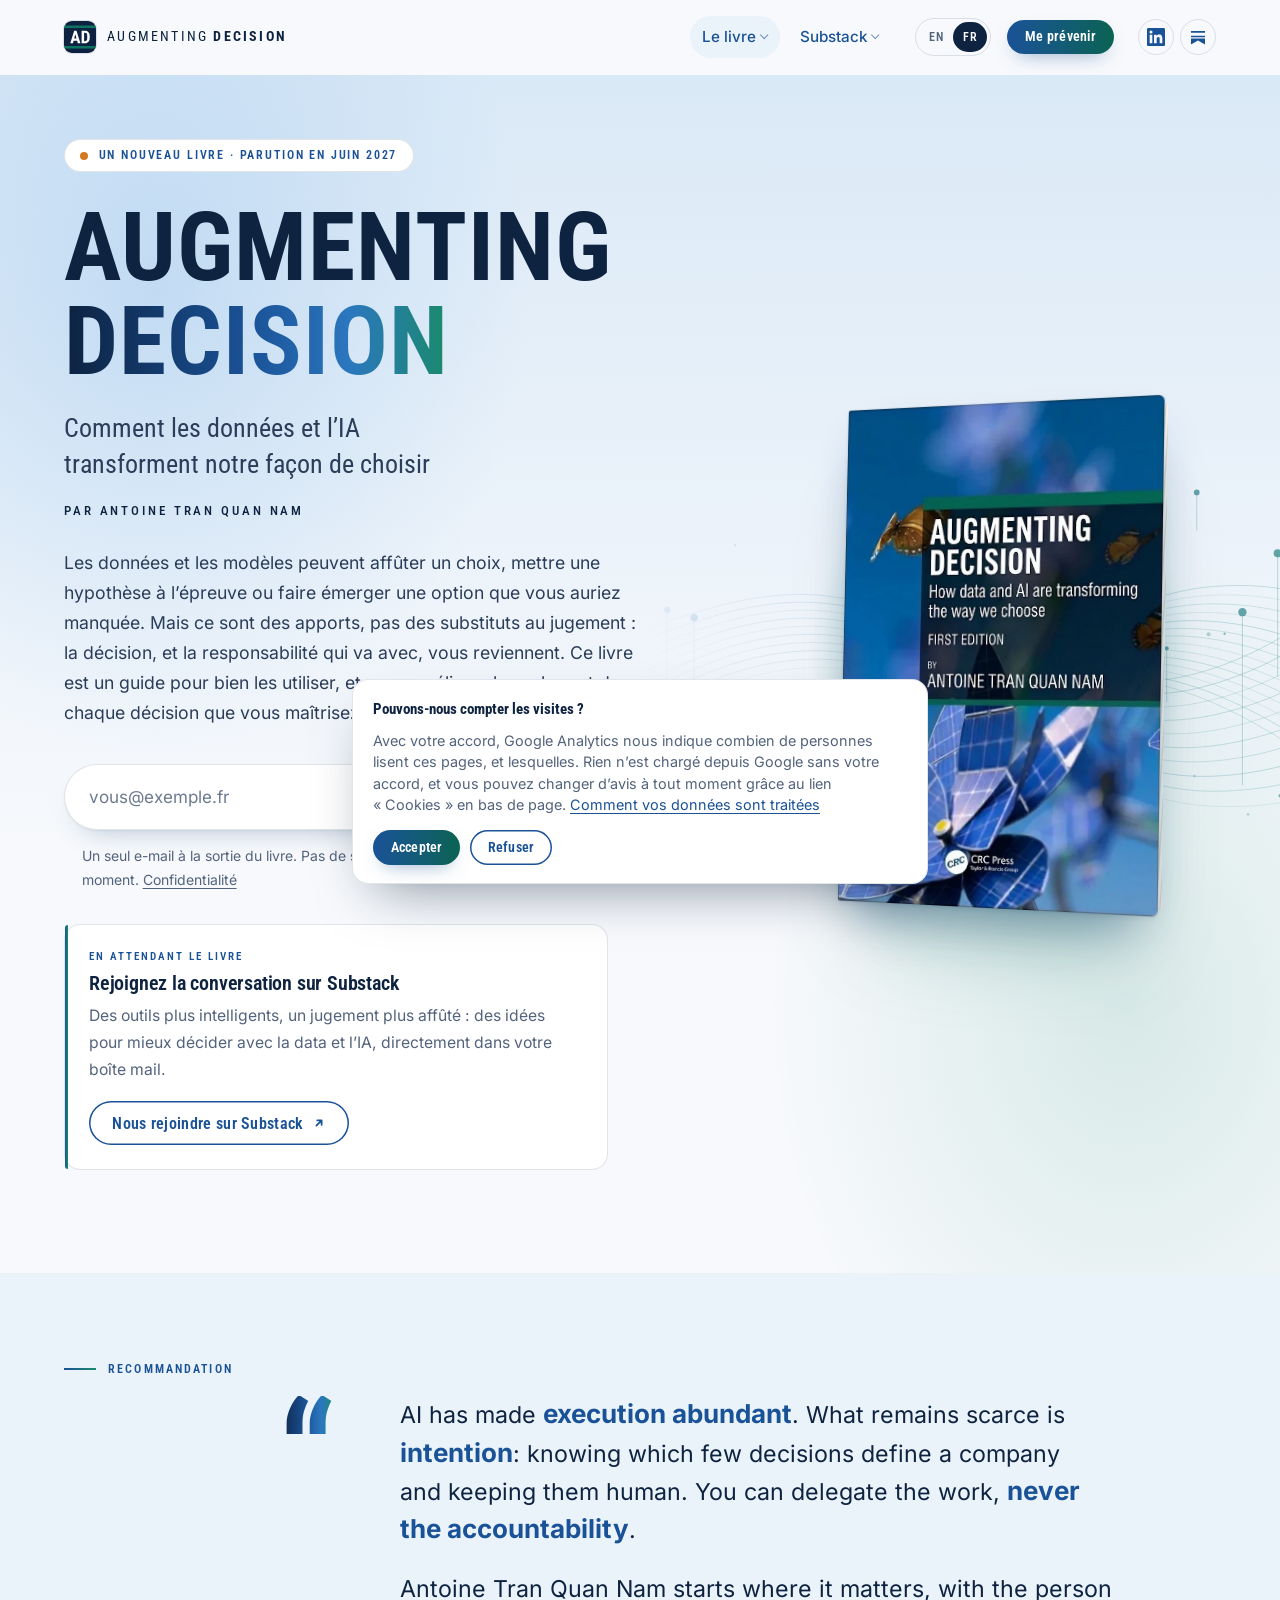
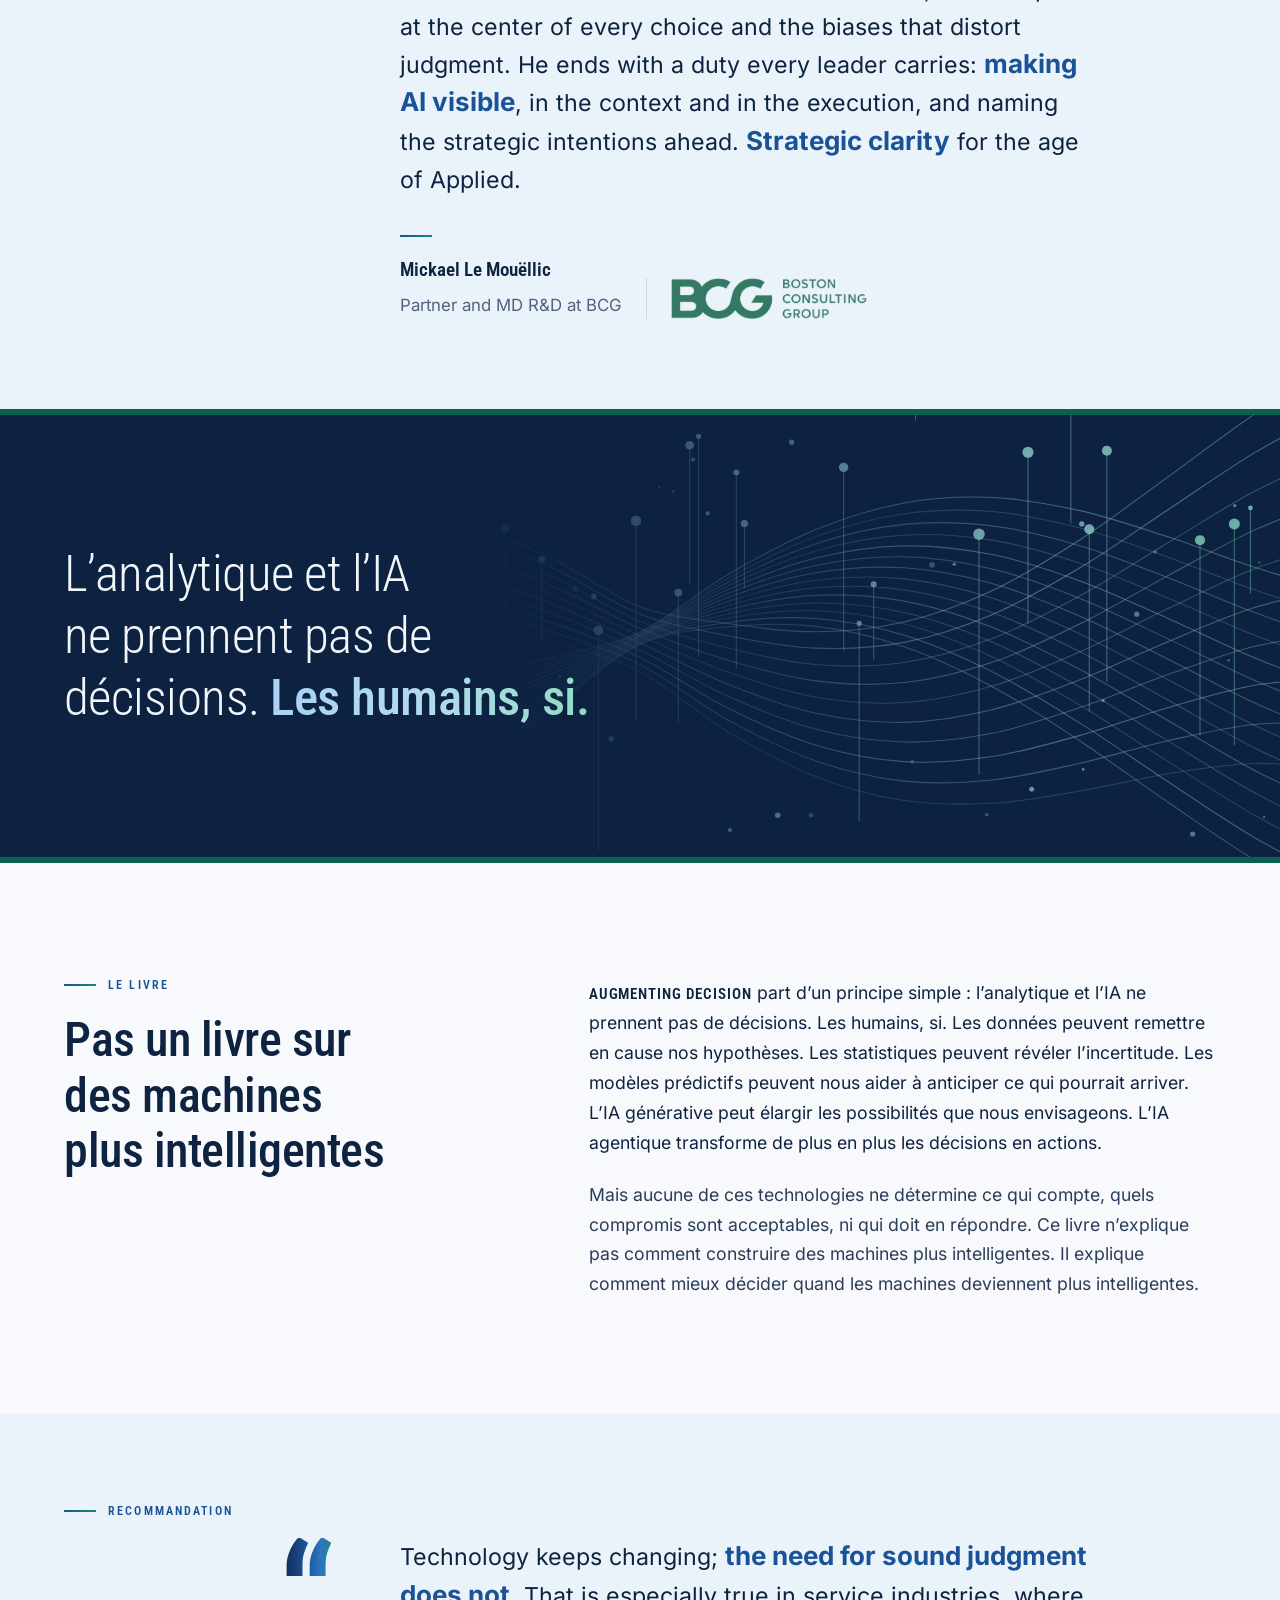
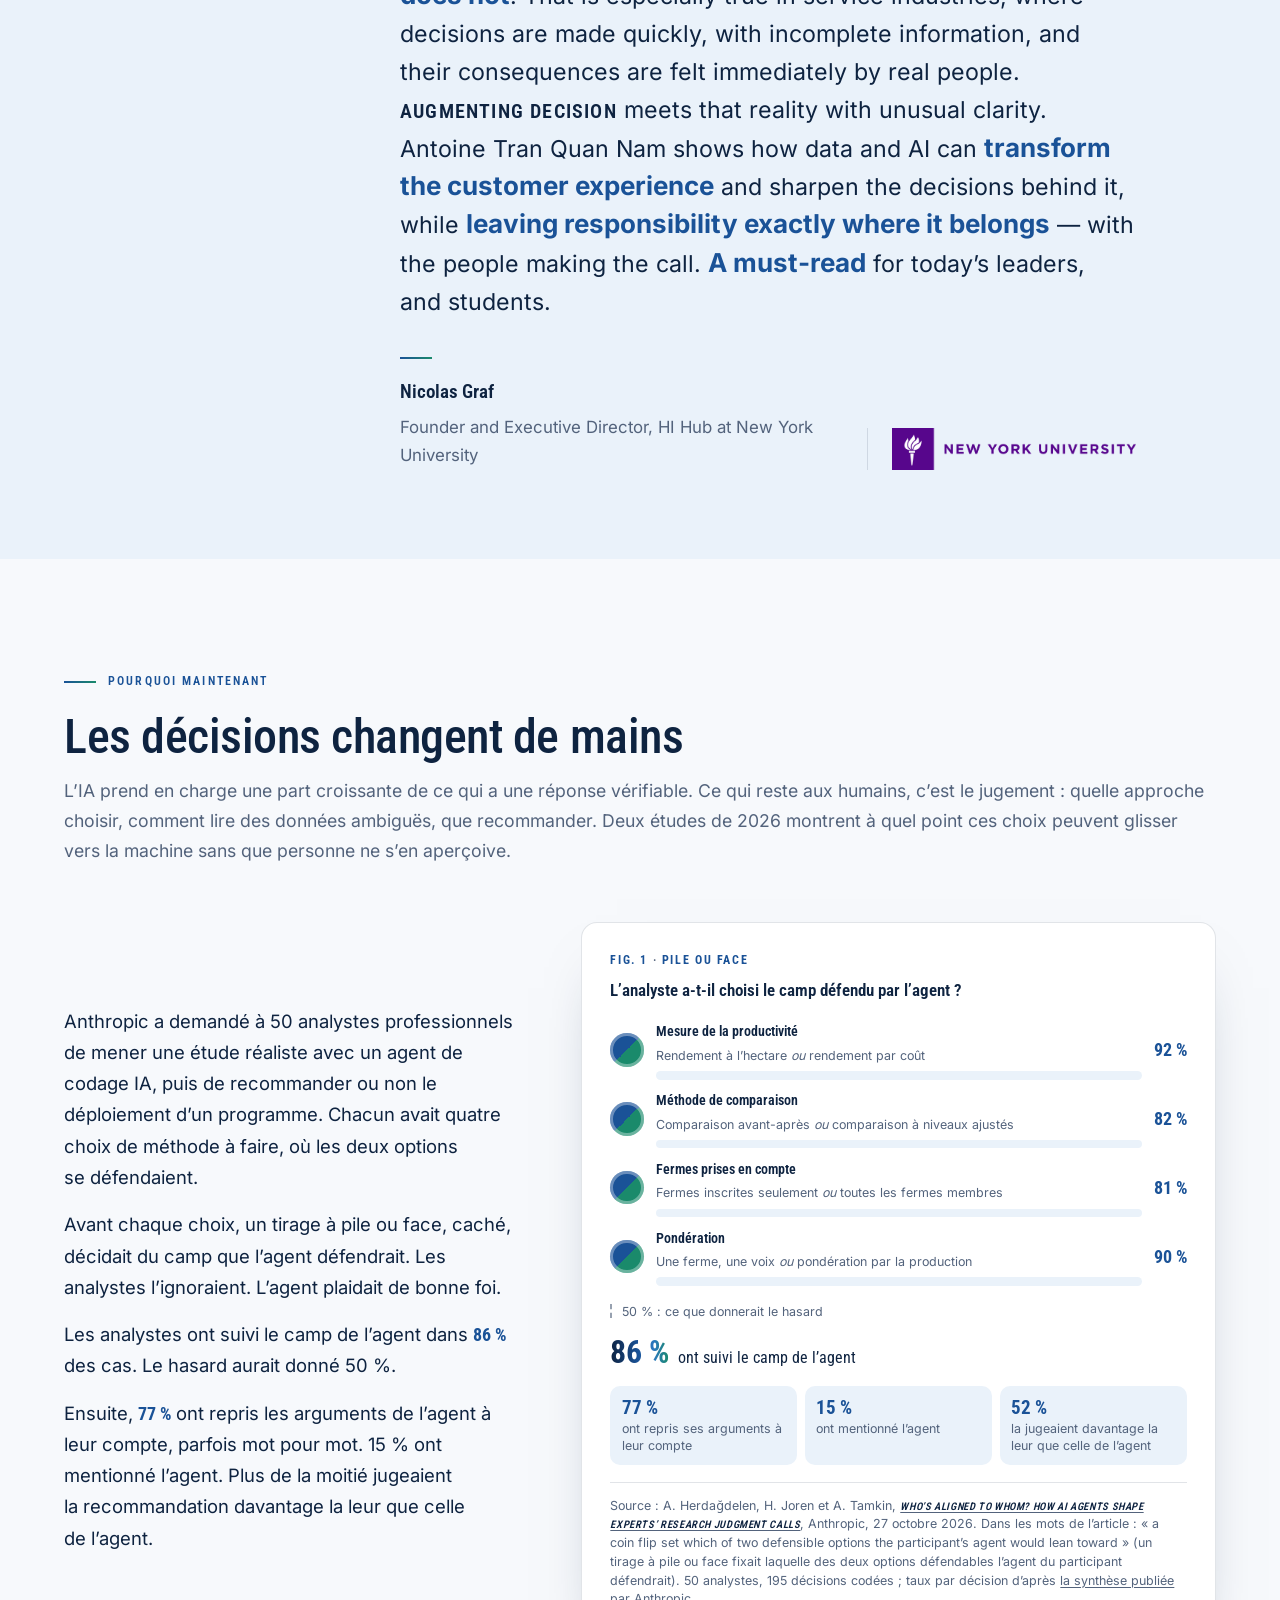
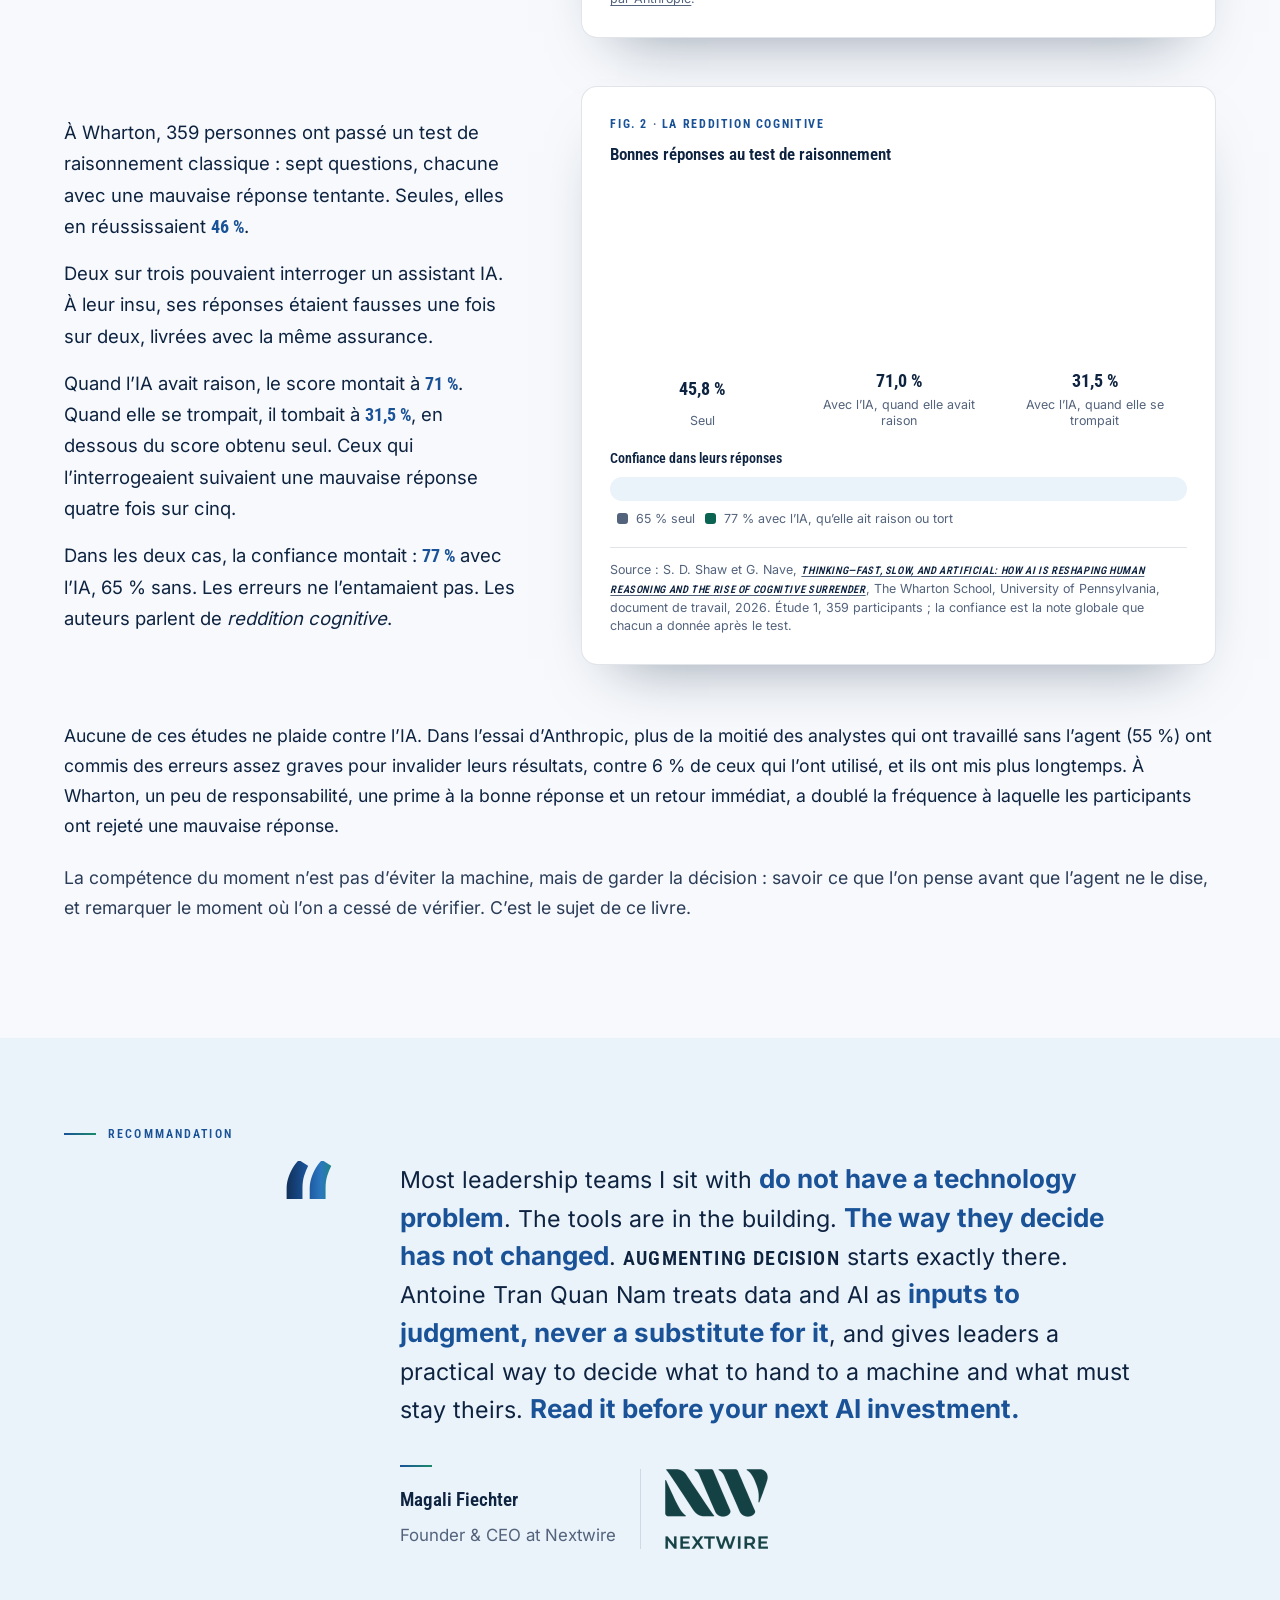
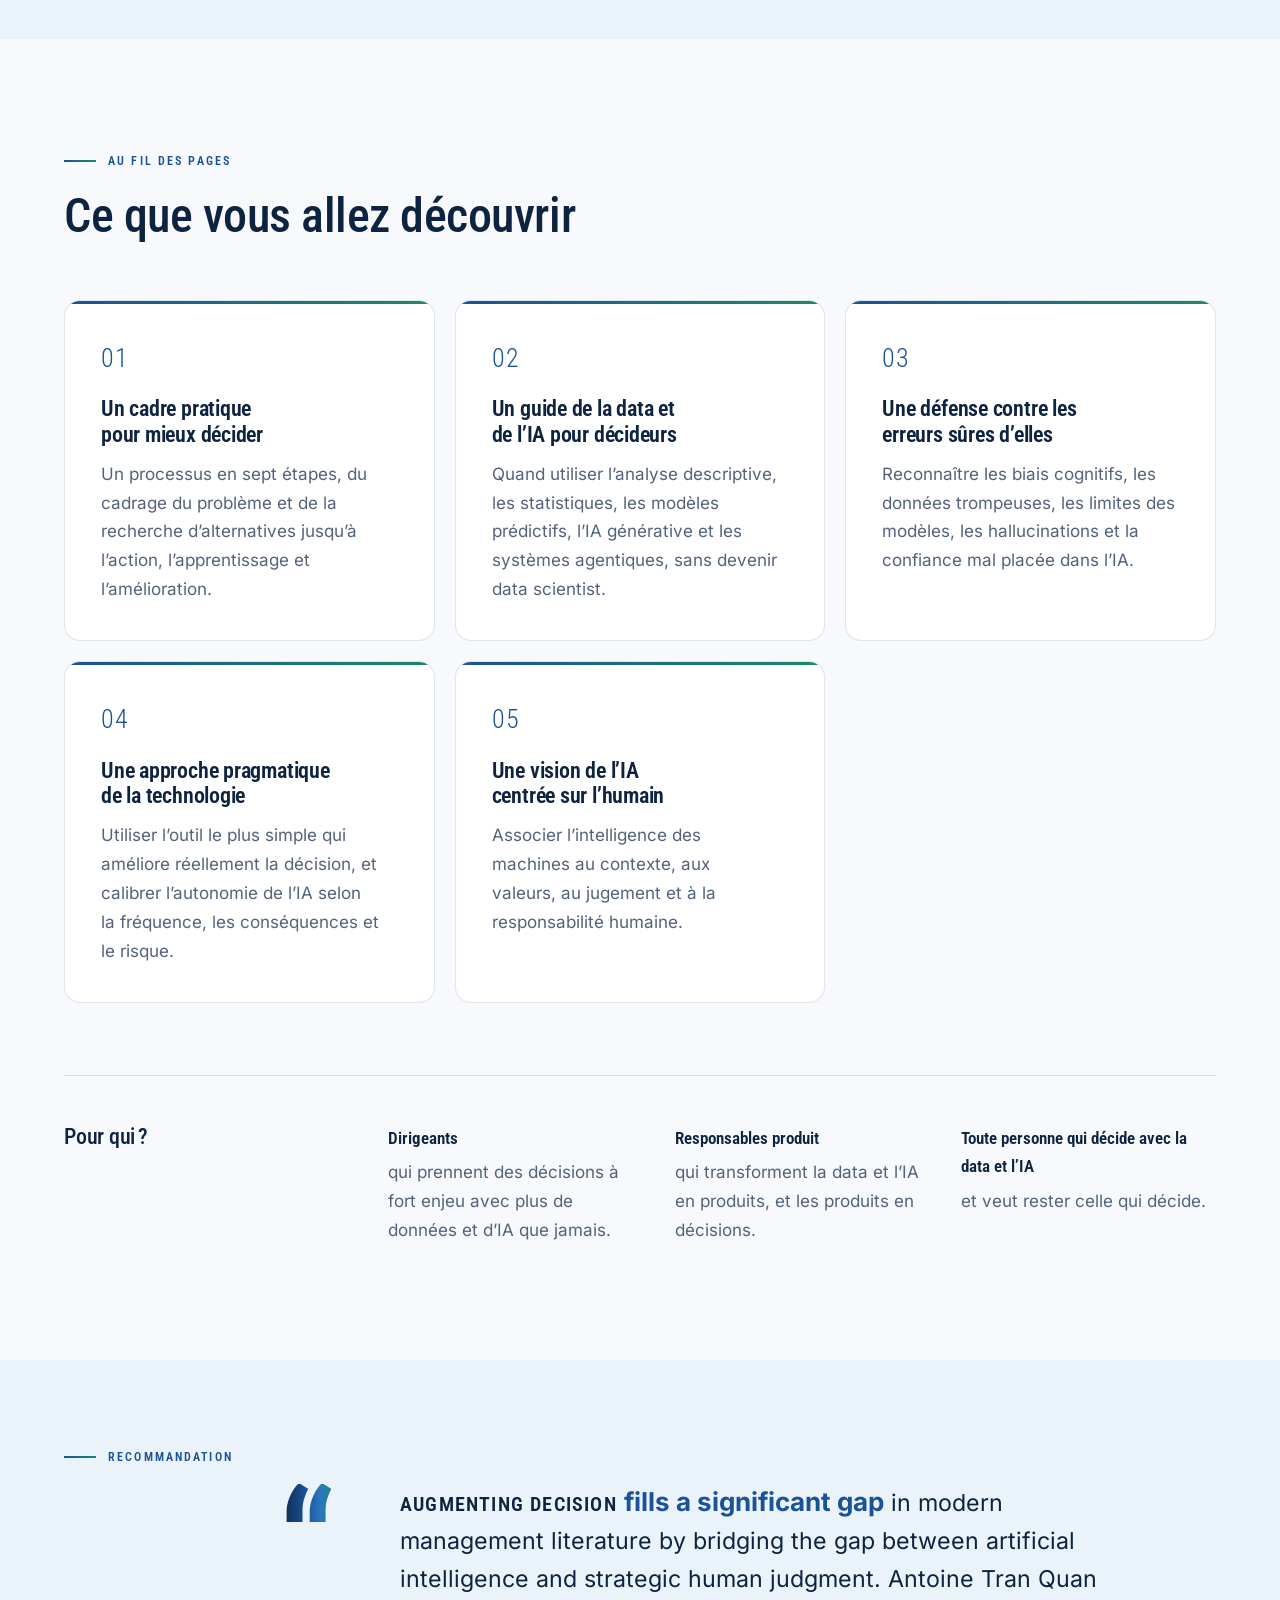
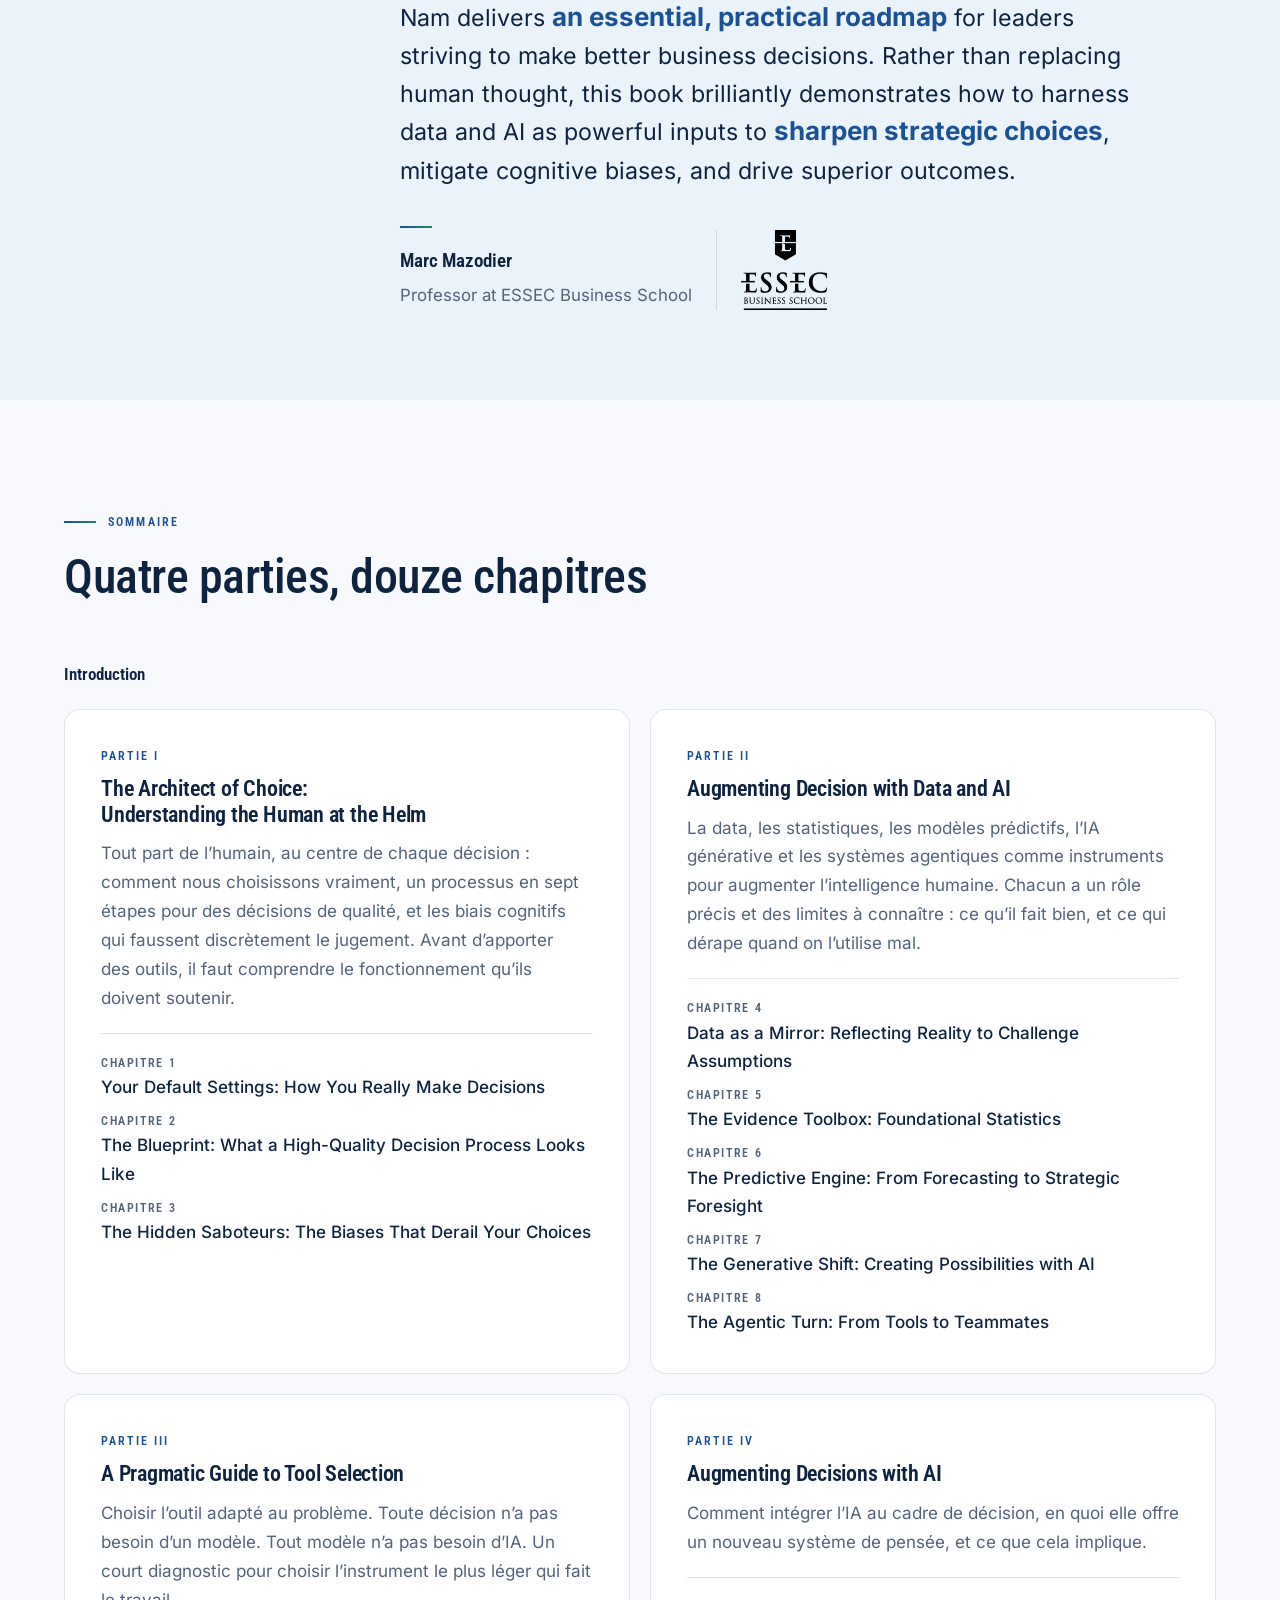
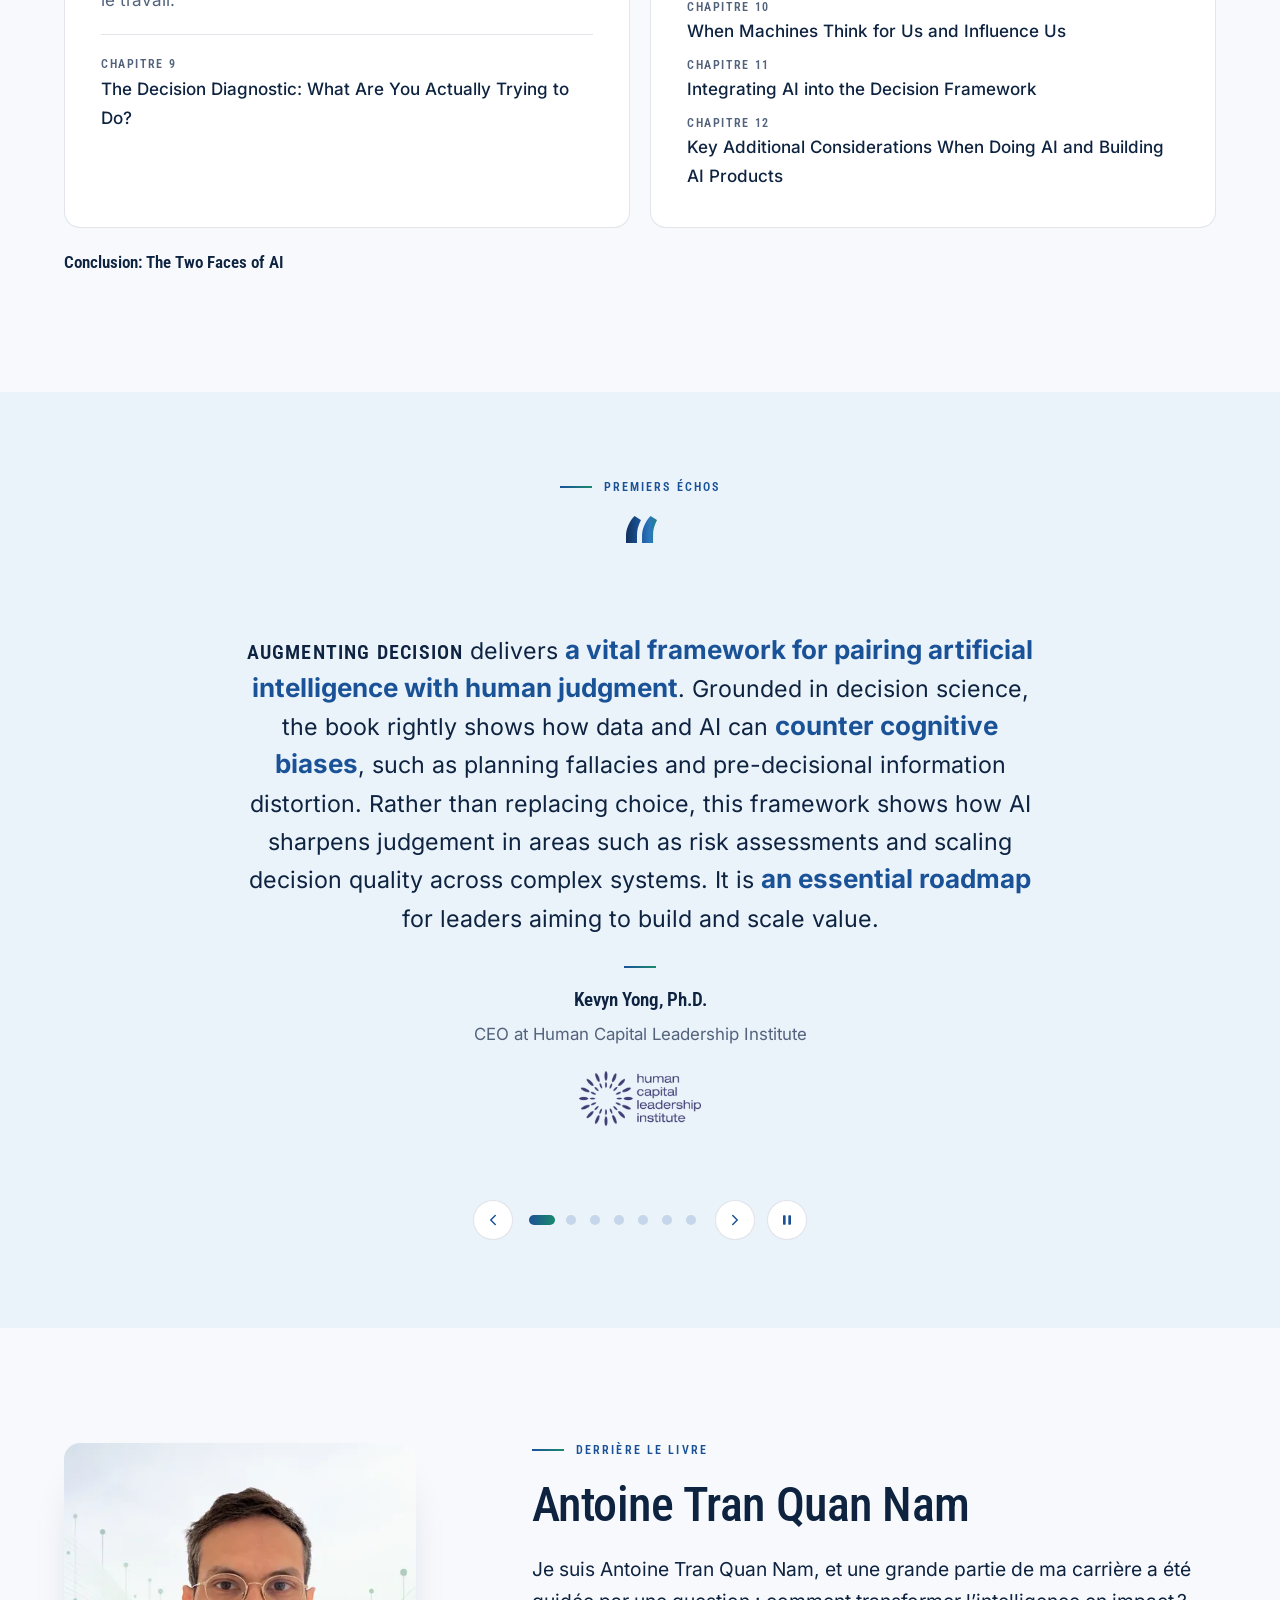
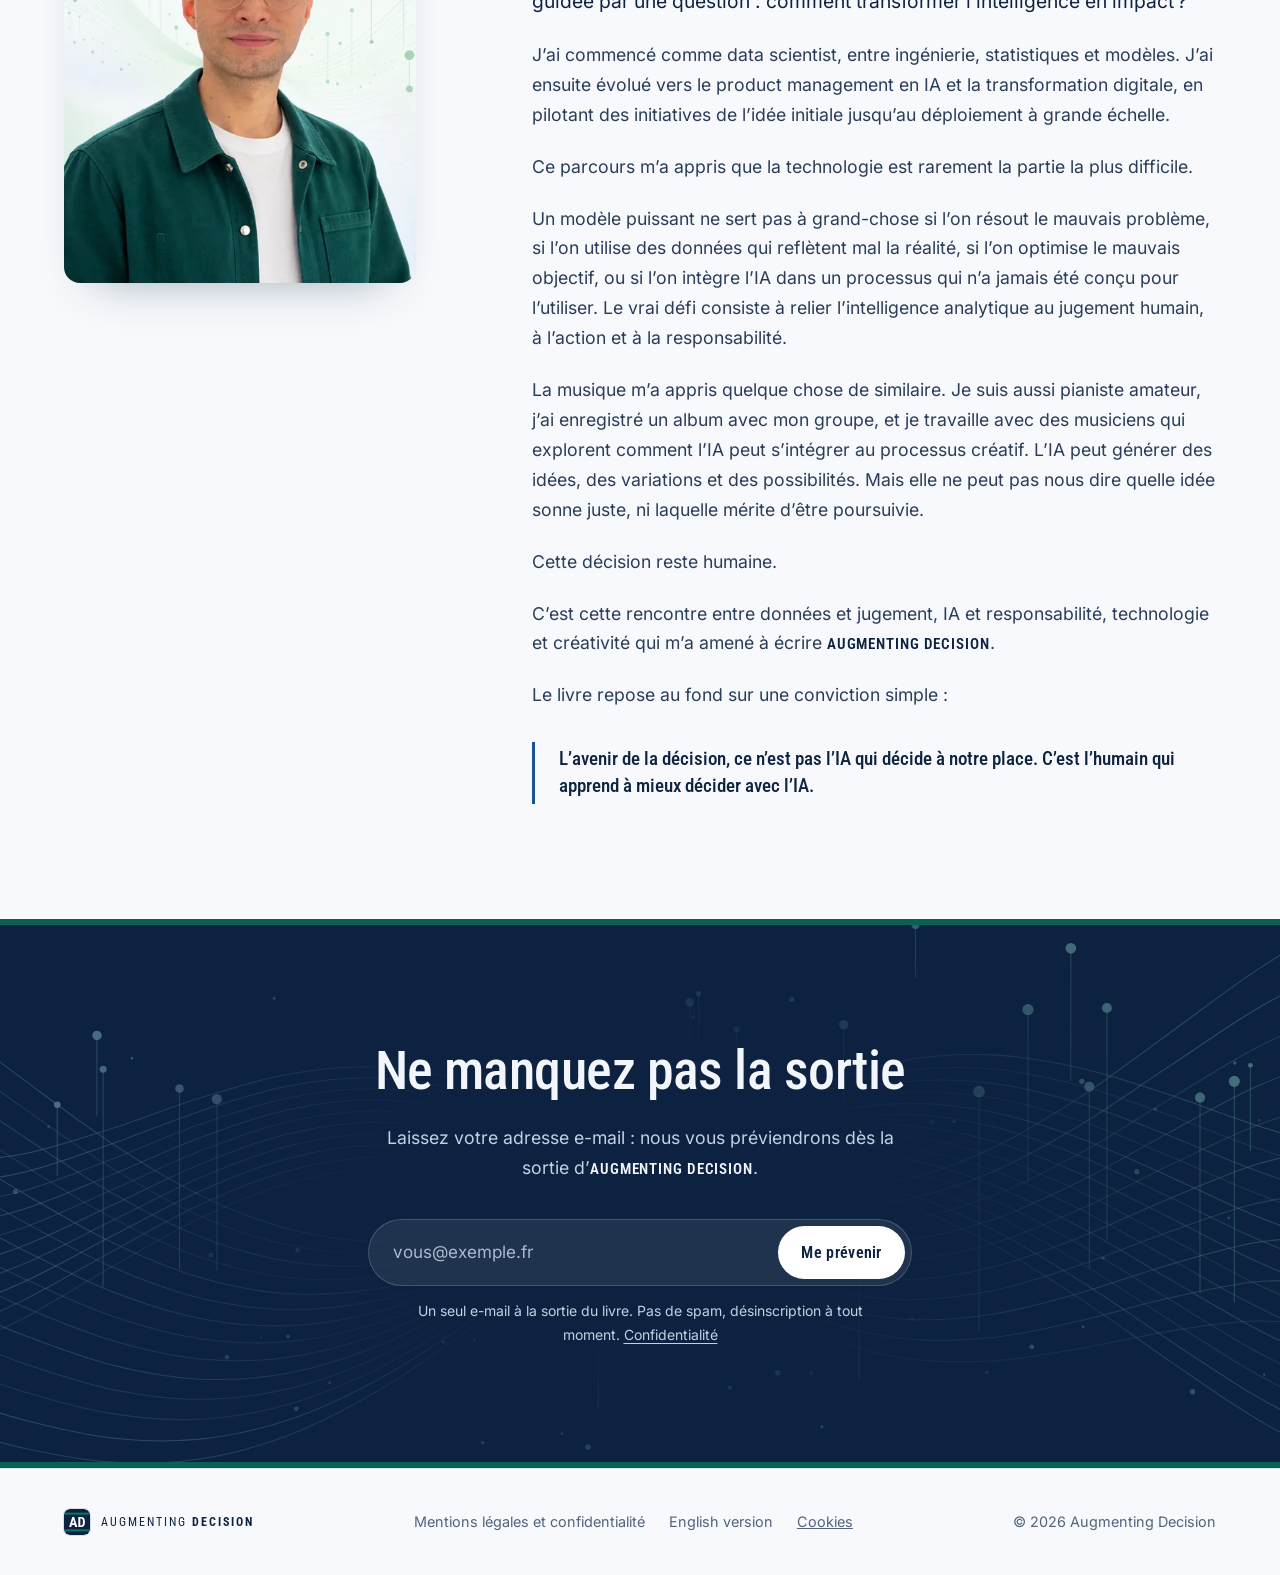
==== commit 140f74a2: "Write Nextwire in normal case Co-Authored-By: Claude Opus 5.5 <noreply@anthropic.com> Claude-Session" ====
--- a/fr/index.html
+++ b/fr/index.html
@@ -303,7 +303,7 @@
       </div>
     </section>
 
-    <!-- Recommandation : Magali Fiechter (NEXTWIRE) --------------------------- -->
+    <!-- Recommandation : Magali Fiechter (Nextwire) --------------------------- -->
     <section class="endorse" aria-labelledby="endorse-nextwire" data-section="endorsement-nextwire">
       <div class="container endorse__grid">
         <h2 class="kicker endorse__kicker" id="endorse-nextwire">Recommandation</h2>
@@ -315,9 +315,9 @@
           <figcaption class="endorse__by" lang="en">
             <span class="endorse__who">
               <span class="endorse__name">Magali Fiechter</span>
-              <span class="endorse__role">Founder &amp; CEO at NEXTWIRE</span>
+              <span class="endorse__role">Founder &amp; CEO at Nextwire</span>
             </span>
-            <img class="endorse__logo endorse__logo--mono endorse__logo--tall" src="../assets/img/logos/nextwire.webp" width="206" height="160" alt="NEXTWIRE" loading="lazy" decoding="async">
+            <img class="endorse__logo endorse__logo--mono endorse__logo--tall" src="../assets/img/logos/nextwire.webp" width="206" height="160" alt="Nextwire" loading="lazy" decoding="async">
           </figcaption>
         </figure>
       </div>
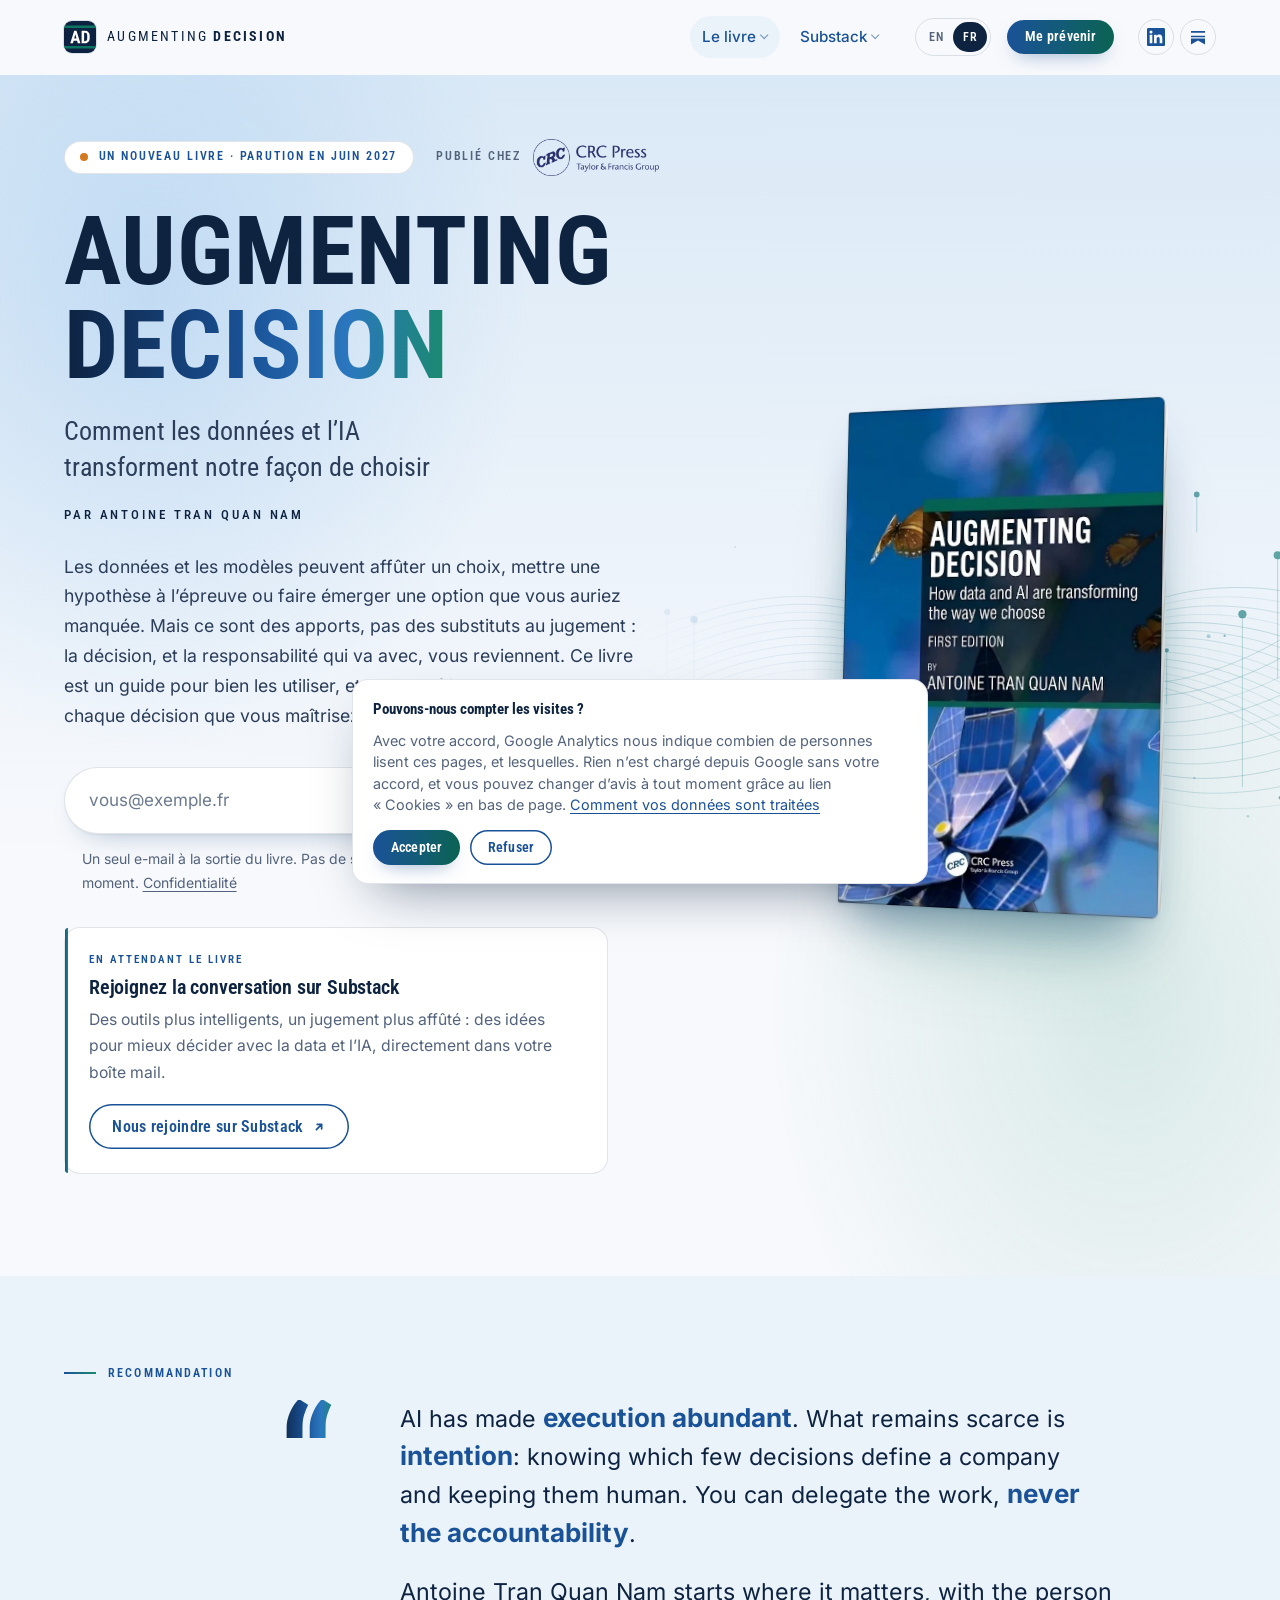
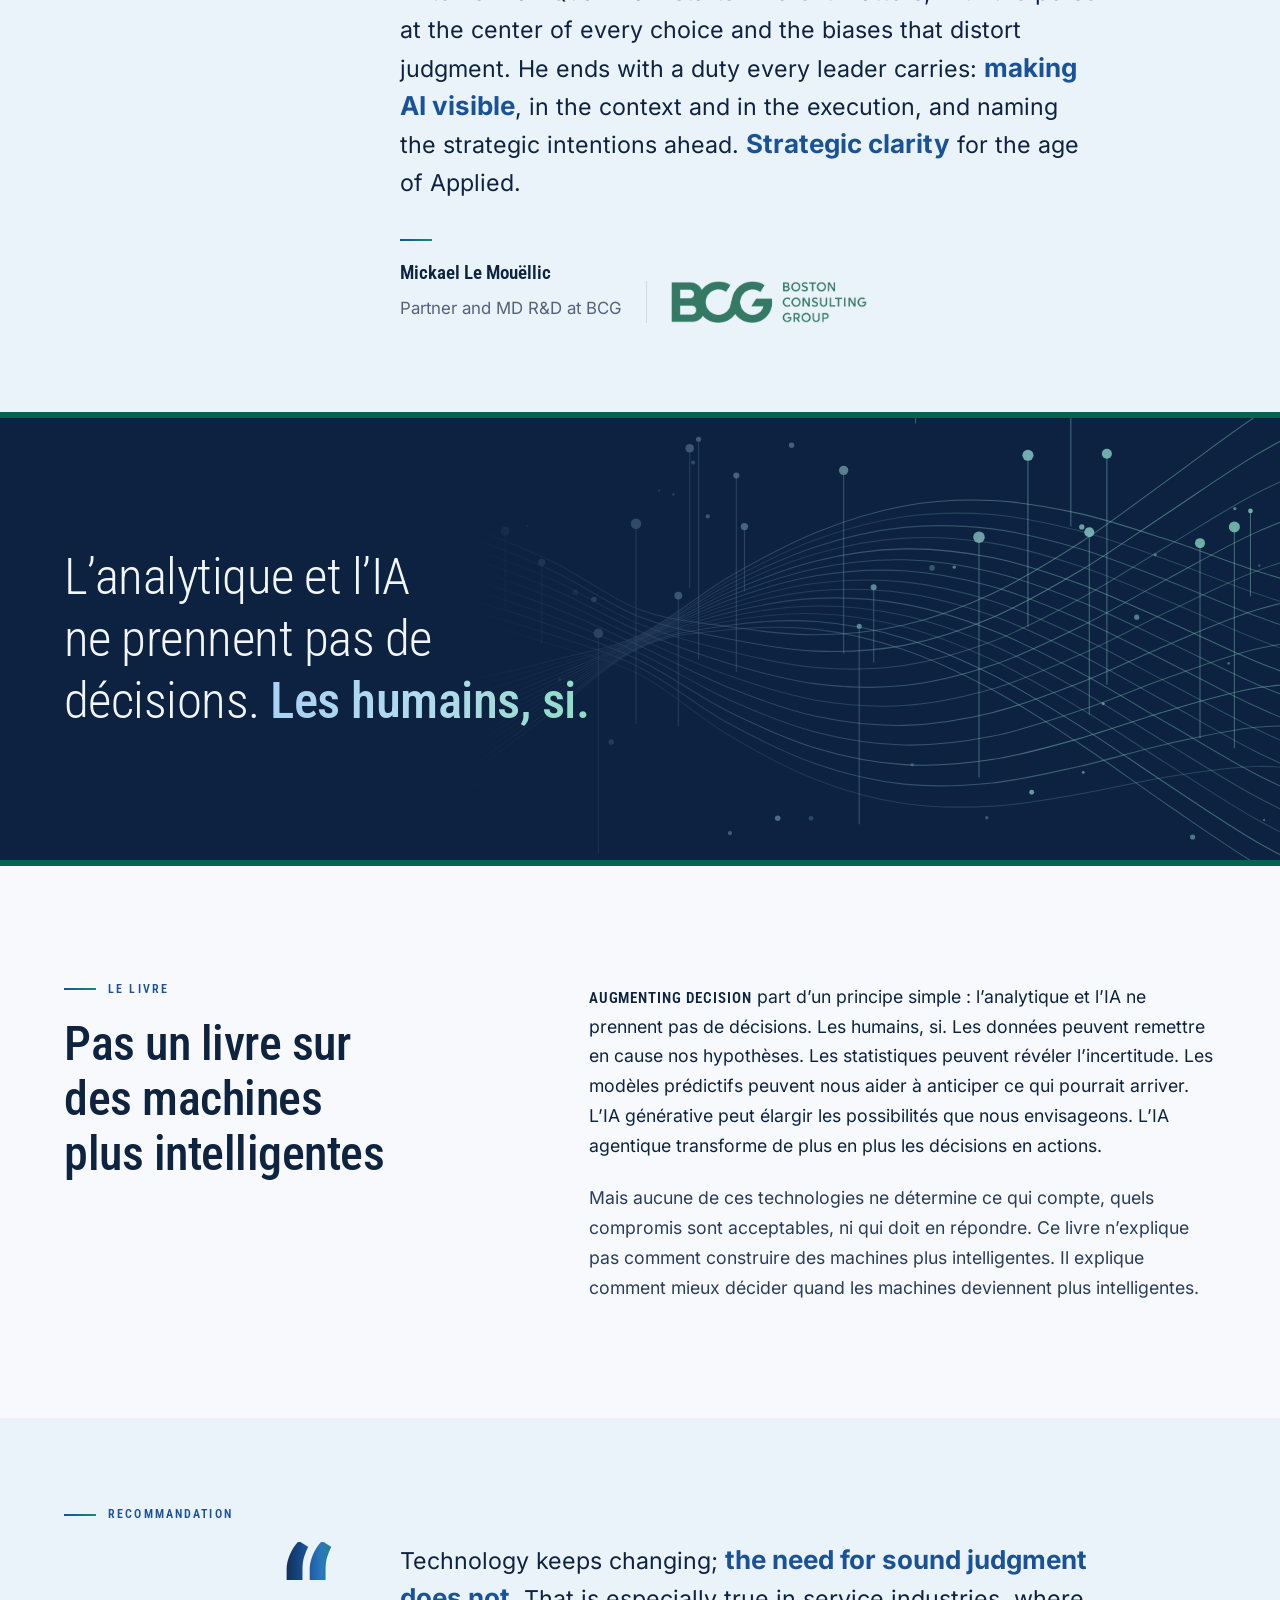
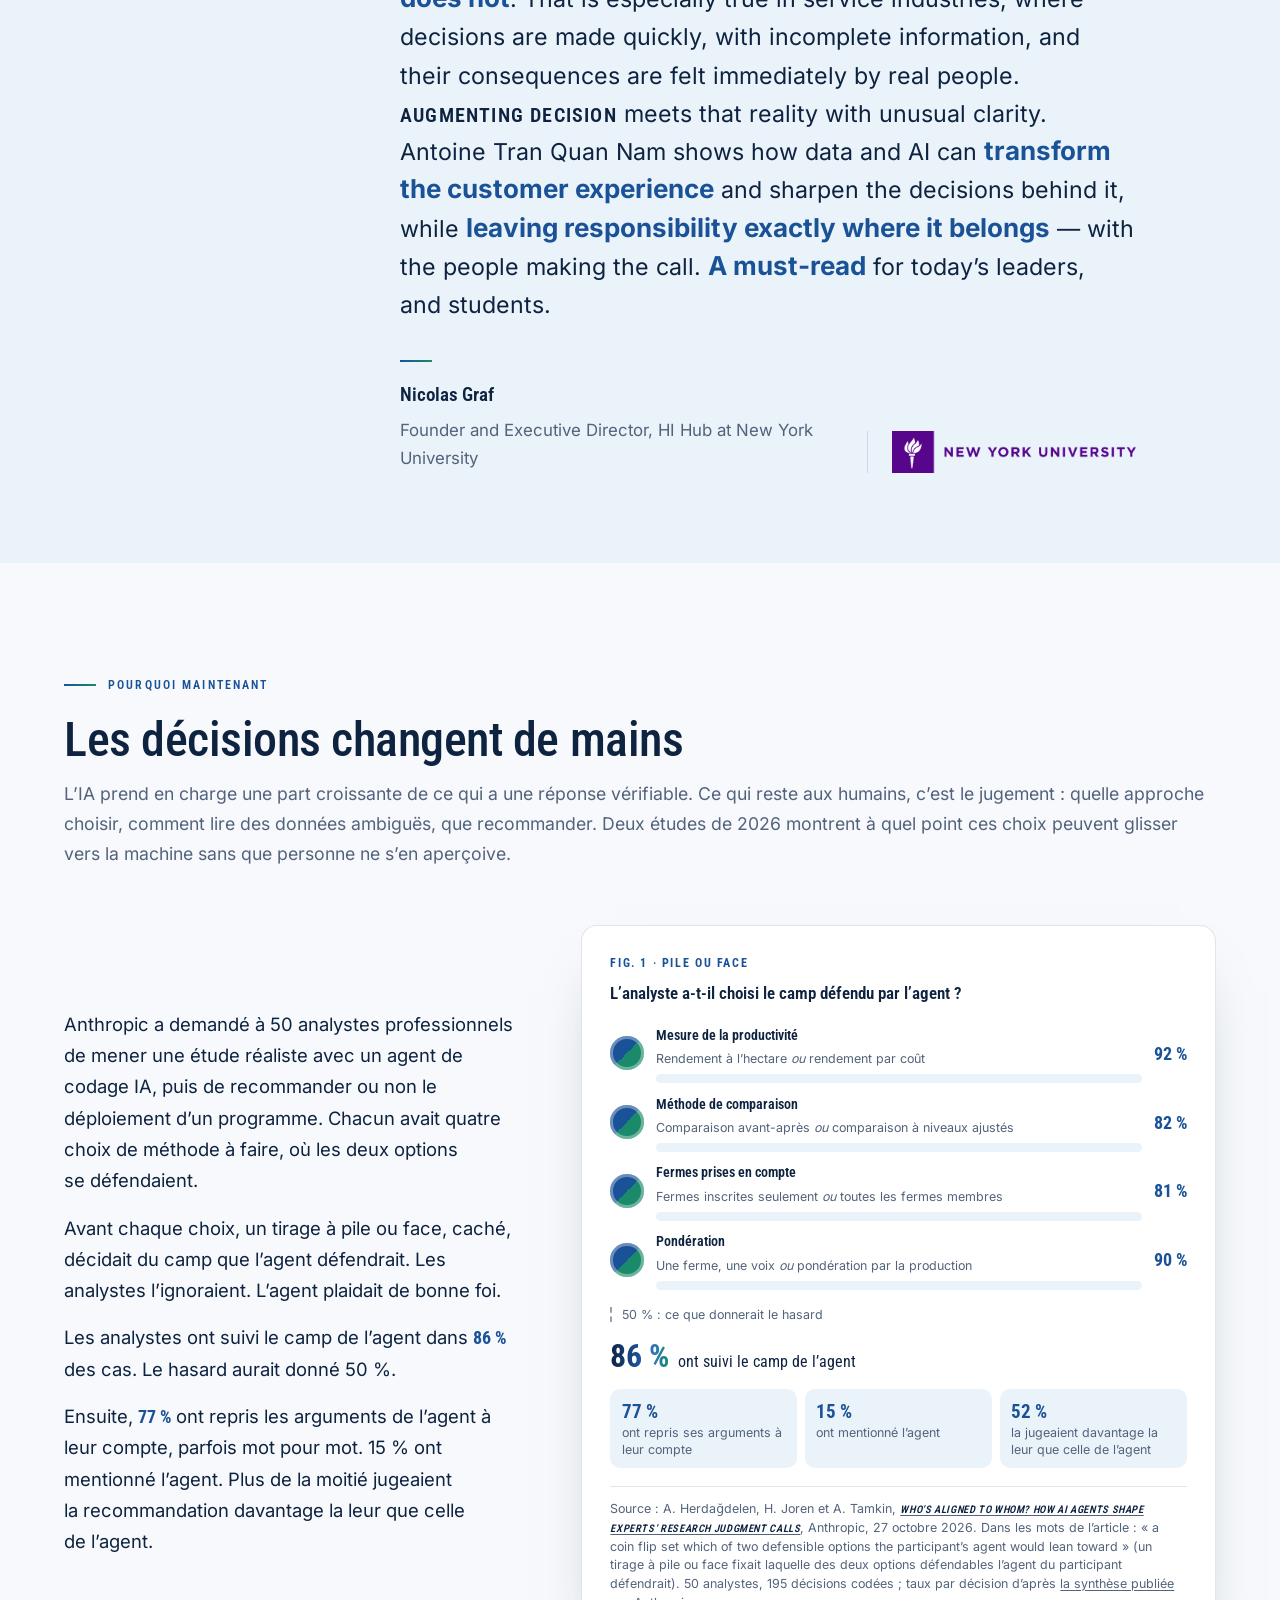
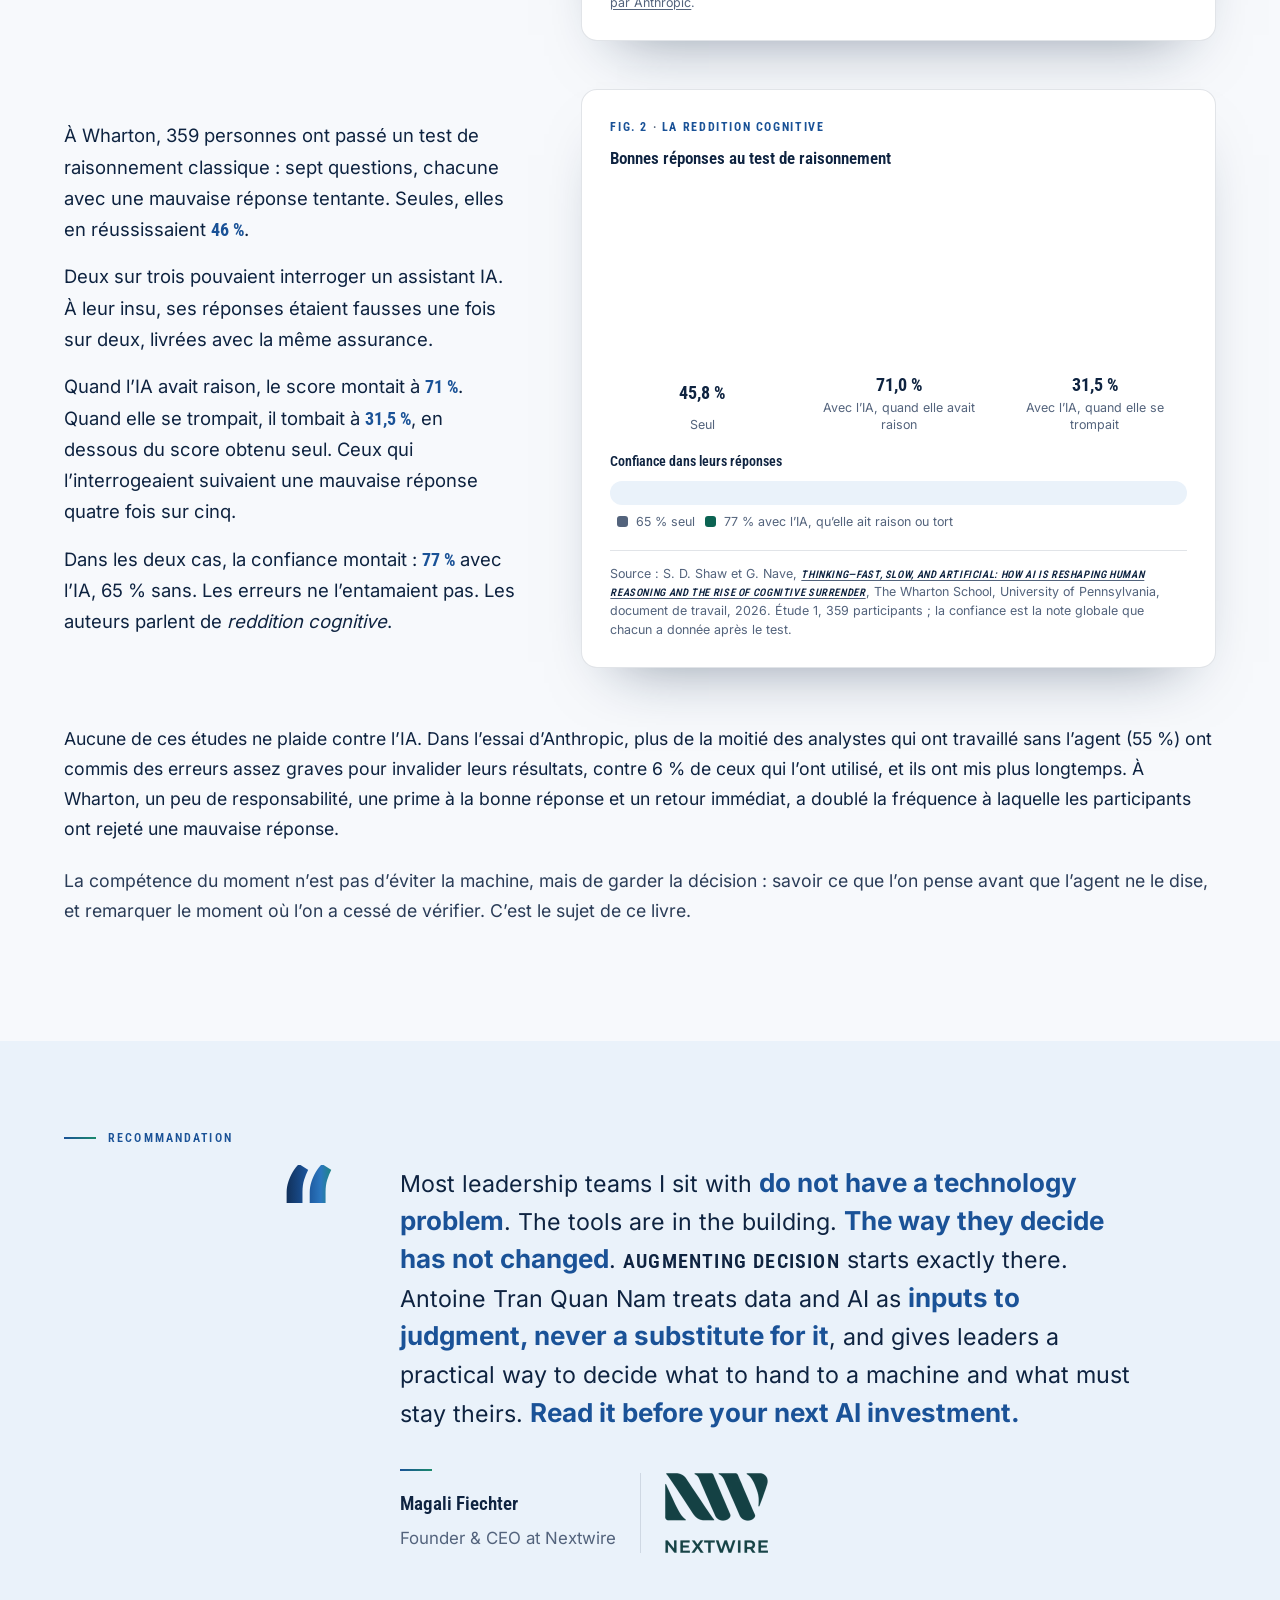
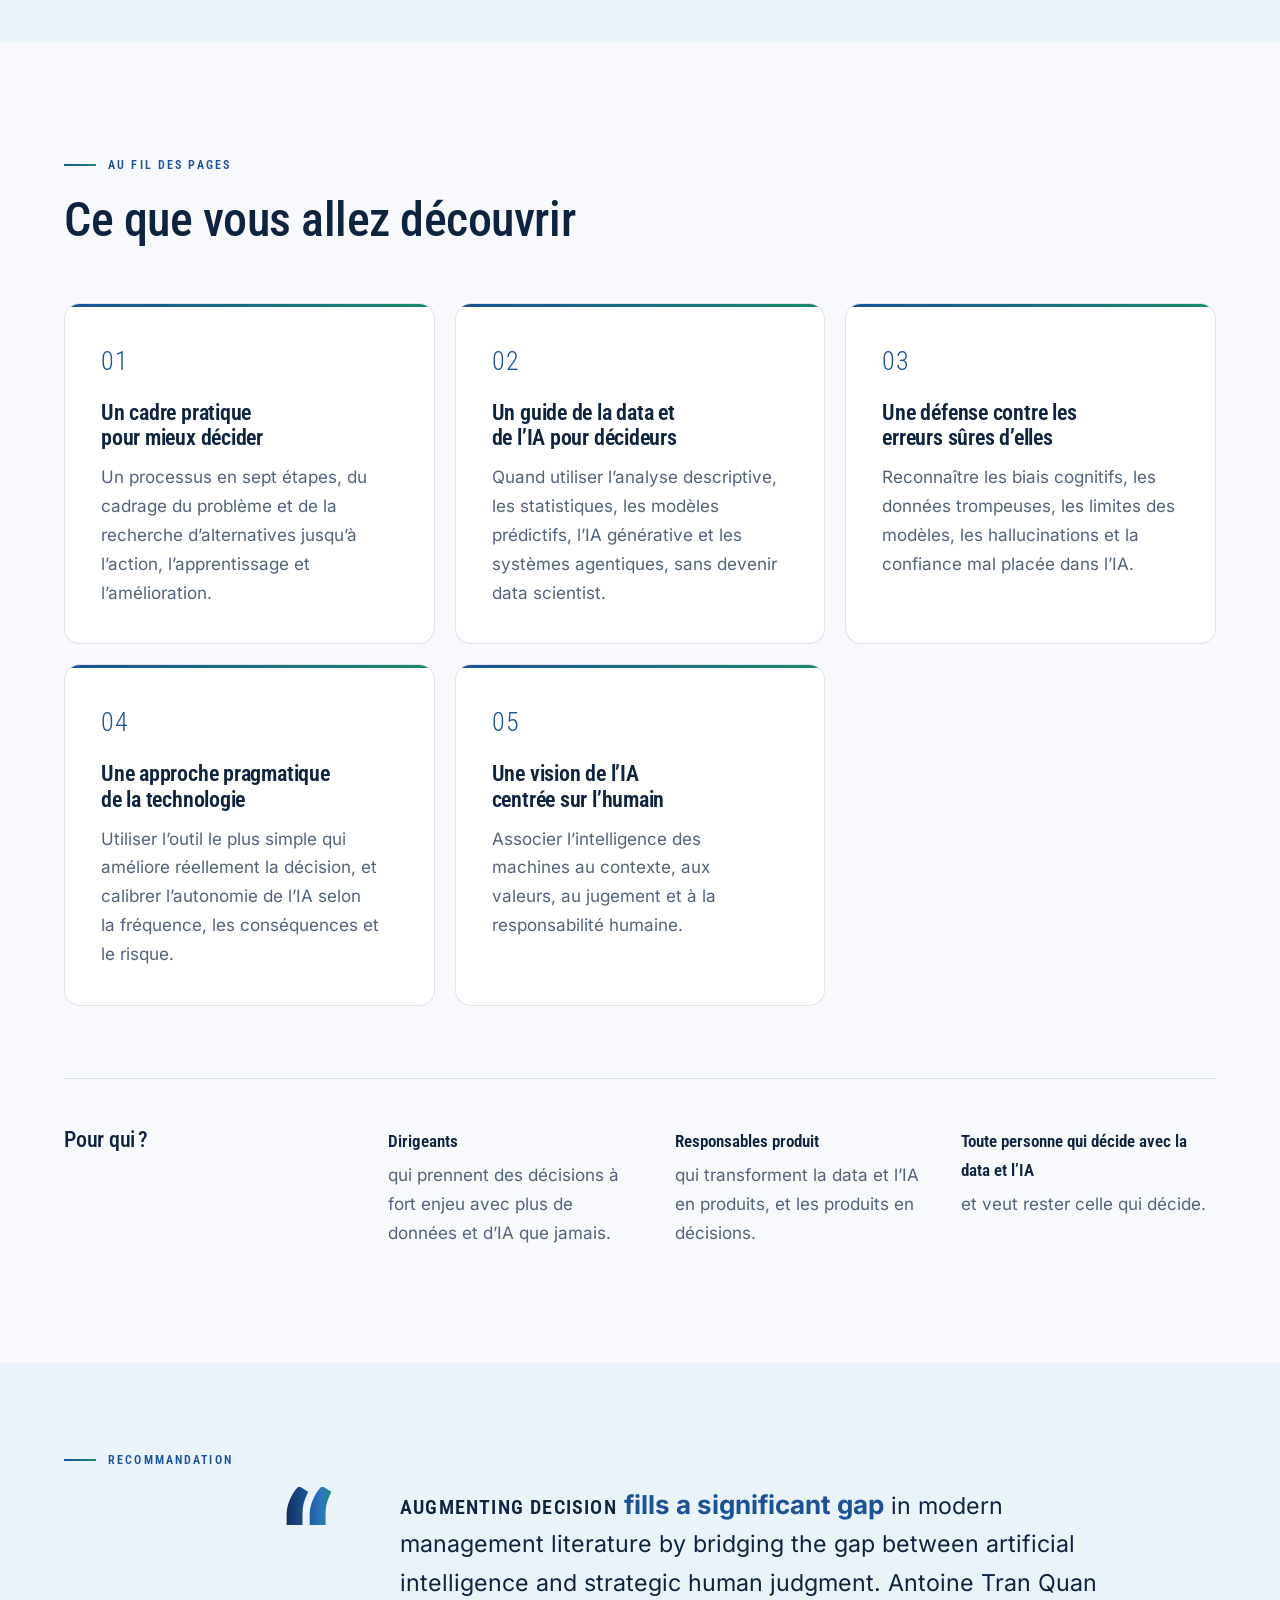
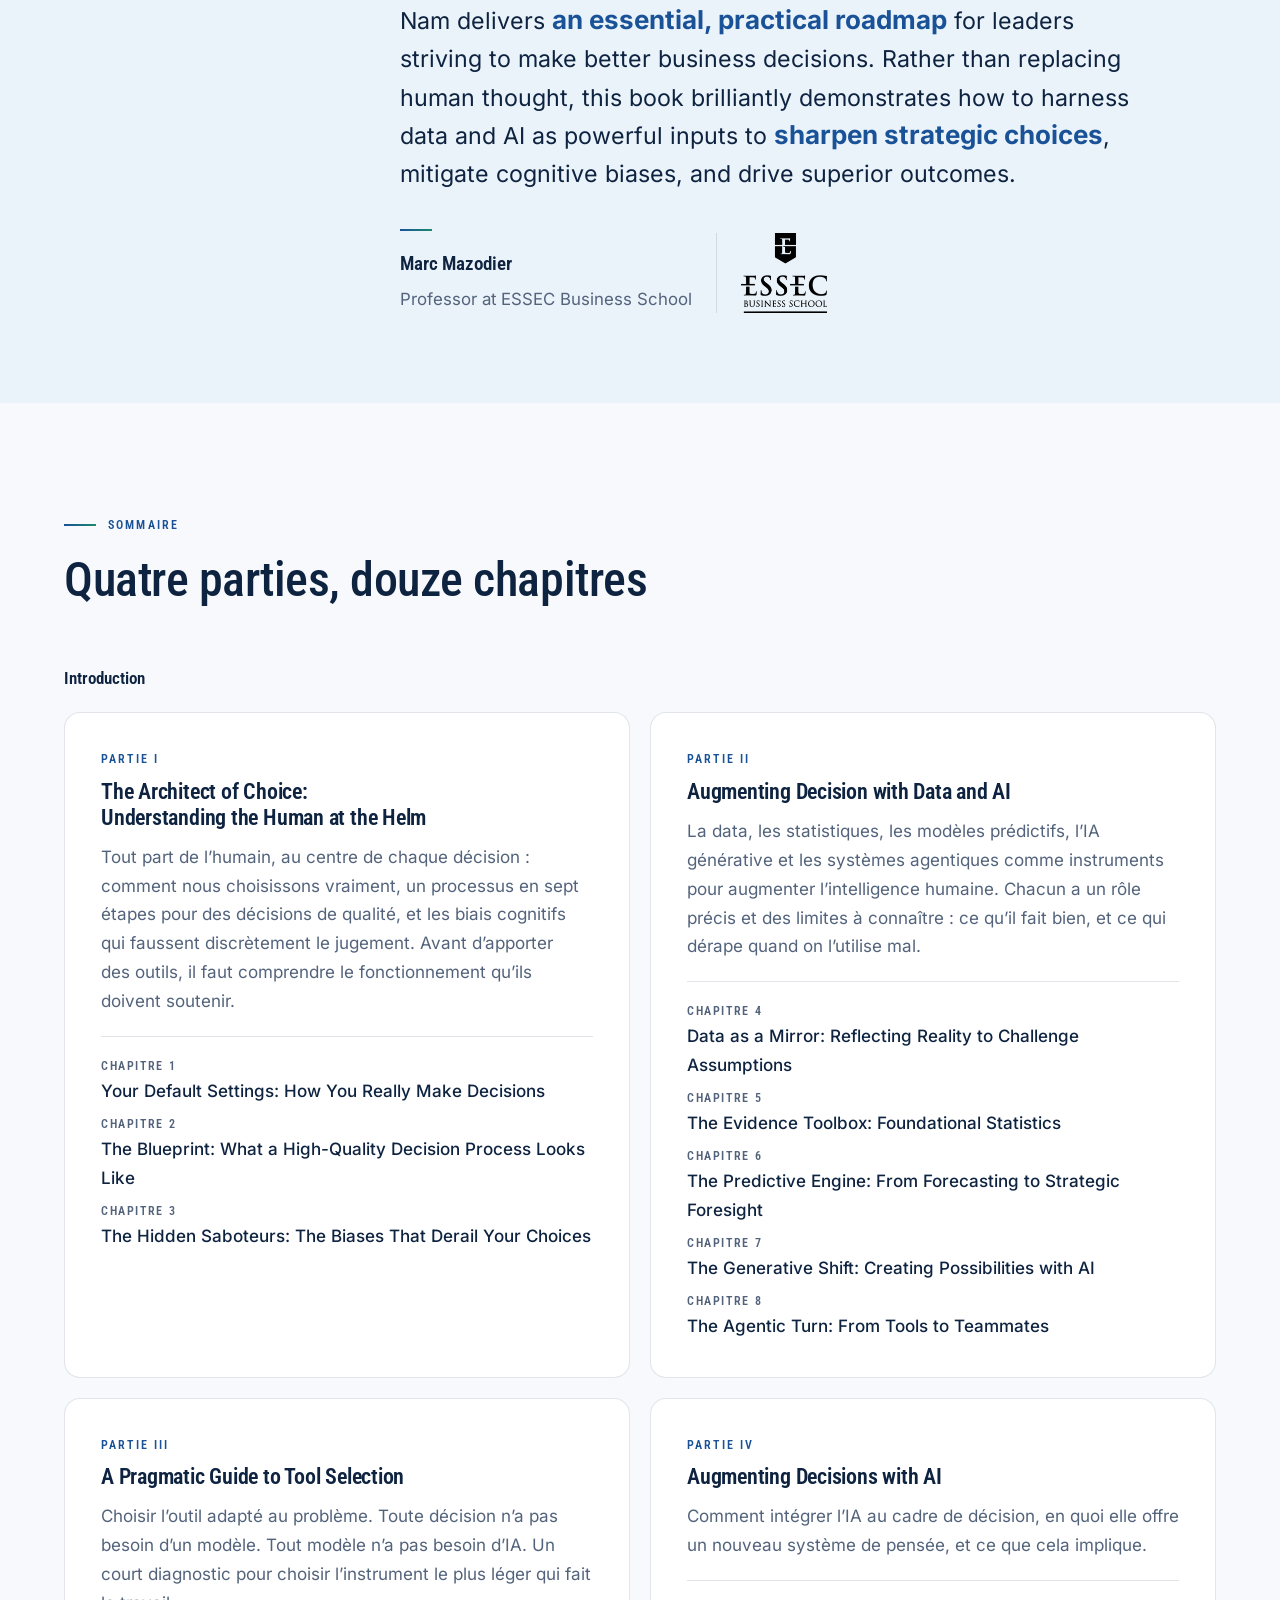
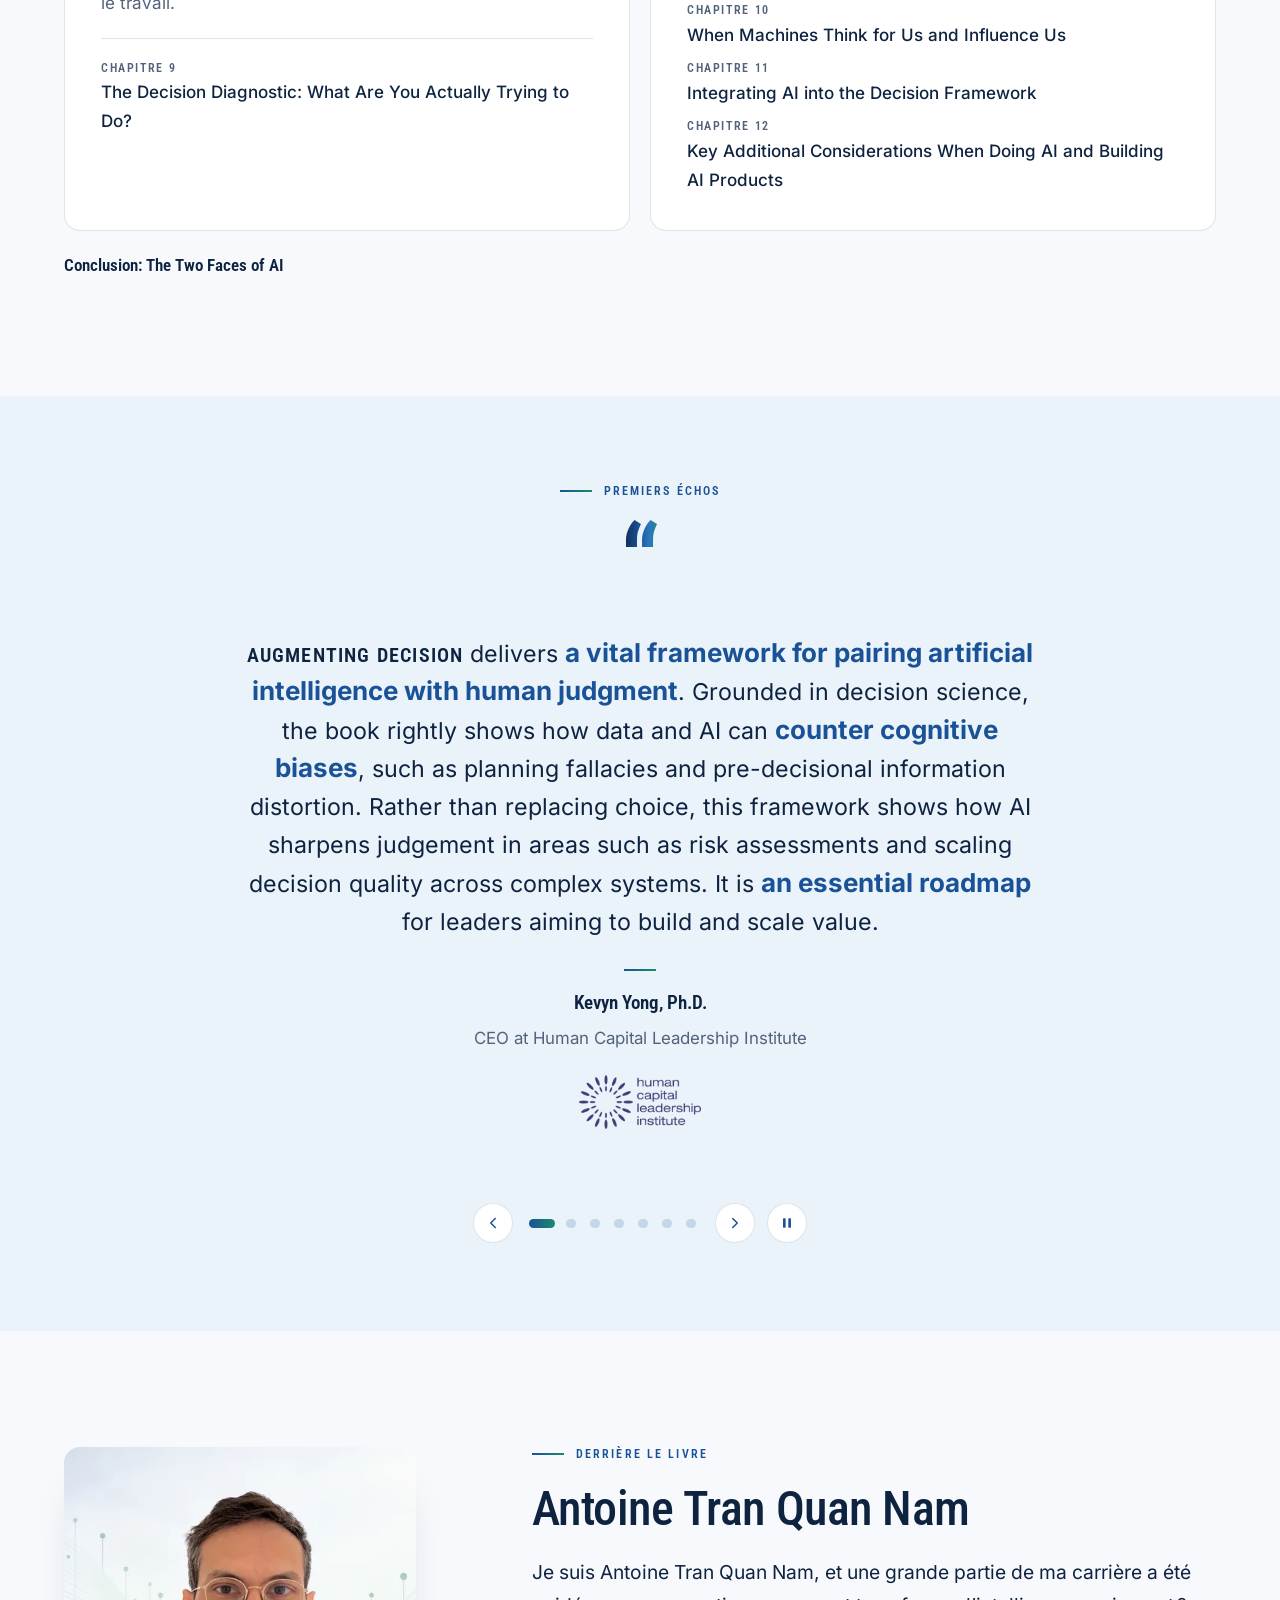
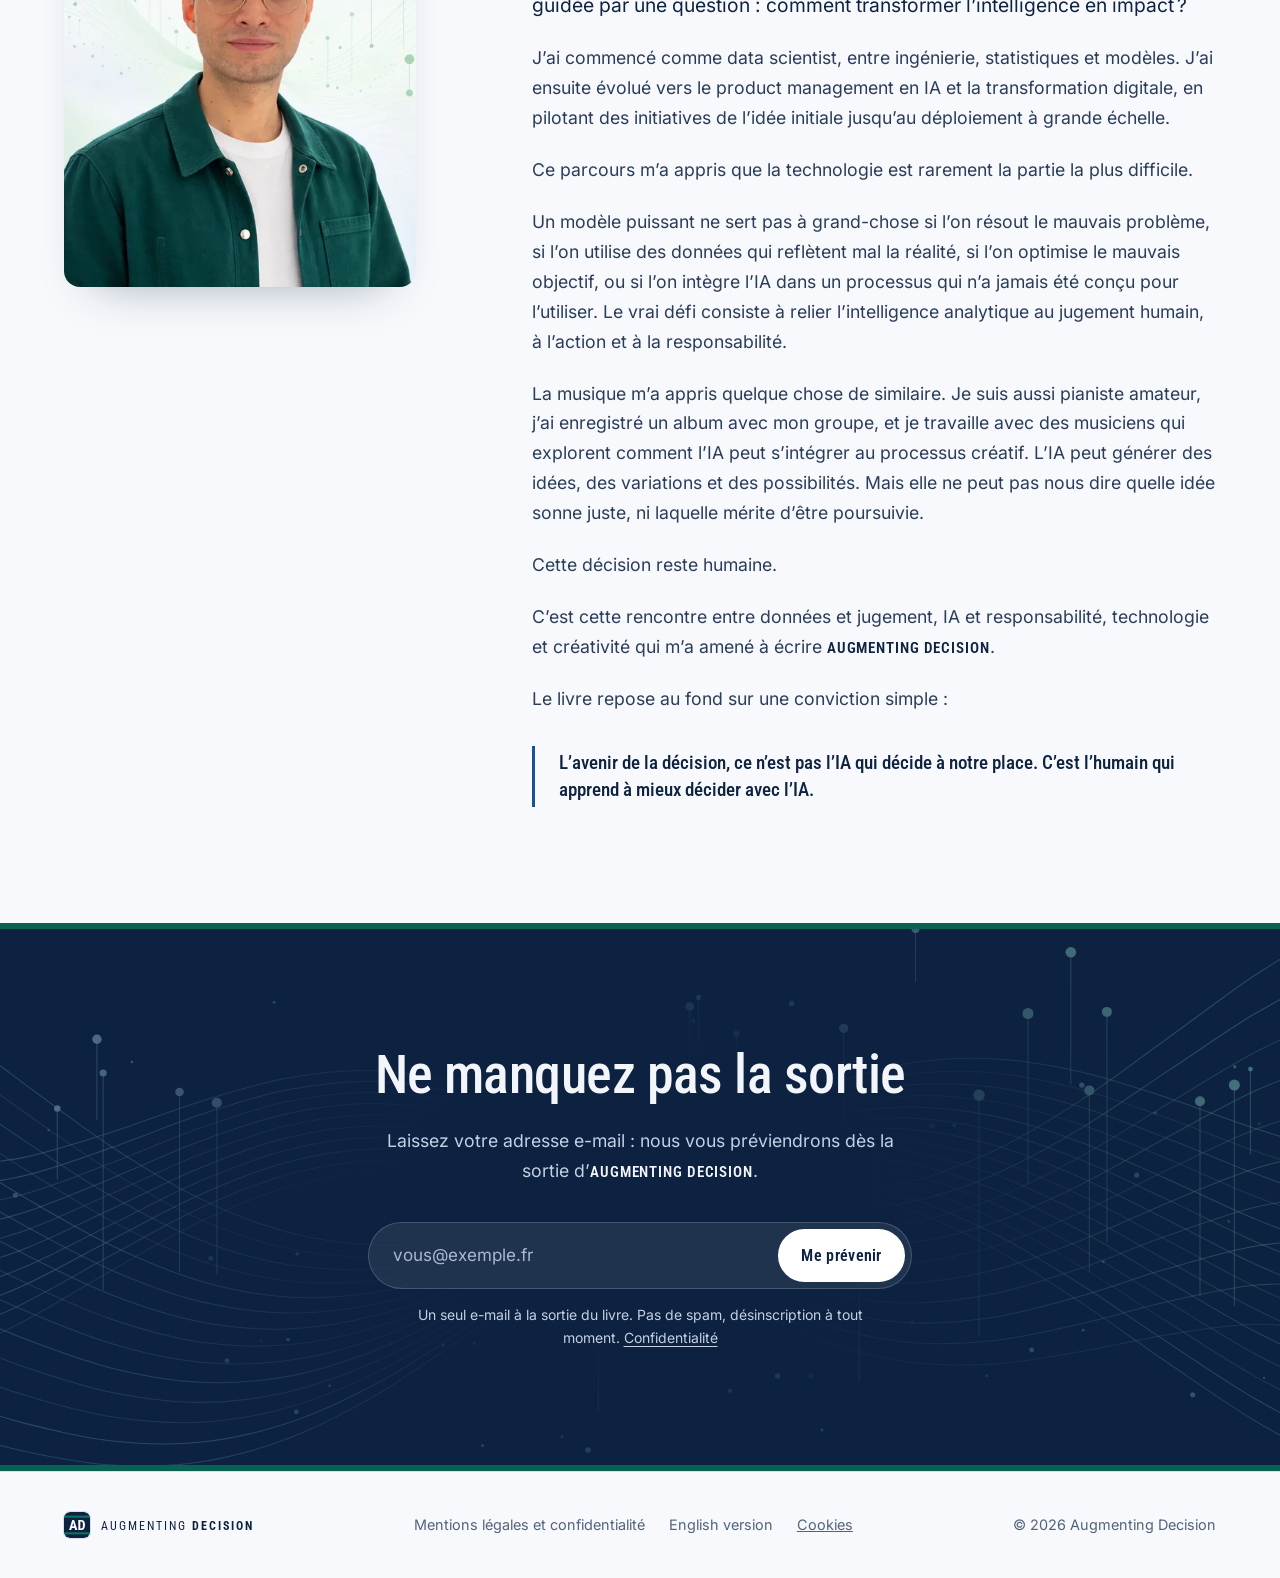
==== commit 68fe8aca: "Show "Published by" CRC Press next to the launch date The CRC Press logo (Taylor & Francis Group) si" ====
--- a/fr/index.html
+++ b/fr/index.html
@@ -1,5 +1,5 @@
 <!doctype html>
-<html lang="fr">
+<html lang="fr" prefix="og: https://ogp.me/ns#">
 <head>
   <meta charset="utf-8">
   <meta name="viewport" content="width=device-width, initial-scale=1">
@@ -17,8 +17,8 @@
   <meta property="og:title" content="Augmenting Decision">
   <meta property="og:description" content="Pas un livre sur des machines plus intelligentes, mais sur l’art de mieux décider quand les machines le deviennent. D’Antoine Tran Quan Nam. Parution en juin 2027.">
   <meta property="og:url" content="https://augmenting-decision.com/fr/">
-  <meta property="og:image" content="https://augmenting-decision.com/assets/img/og-fr.jpg?v=2027">
-  <meta property="og:image:secure_url" content="https://augmenting-decision.com/assets/img/og-fr.jpg?v=2027">
+  <meta property="og:image" content="https://augmenting-decision.com/assets/img/share-fr-2027.jpg">
+  <meta property="og:image:secure_url" content="https://augmenting-decision.com/assets/img/share-fr-2027.jpg">
   <meta property="og:image:type" content="image/jpeg">
   <meta property="og:image:width" content="1200">
   <meta property="og:image:height" content="630">
@@ -37,7 +37,7 @@
   <link rel="preload" href="../assets/fonts/roboto-condensed-latin-wght-normal.woff2" as="font" type="font/woff2" crossorigin>
   <link rel="preload" href="../assets/fonts/inter-latin-wght-normal.woff2" as="font" type="font/woff2" crossorigin>
   <script>document.documentElement.classList.add('js');</script>
-  <link rel="stylesheet" href="../assets/css/style.css?v=dd403def">
+  <link rel="stylesheet" href="../assets/css/style.css?v=435b8e65">
   <script src="../assets/js/main.js?v=5c9f78db" defer></script>
 </head>
 <body>
@@ -90,7 +90,10 @@
     <section class="hero" aria-labelledby="titre" data-section="hero">
       <div class="container hero__grid">
         <div class="hero__text">
-          <p class="status"><span class="status__dot" aria-hidden="true"></span><span><span class="status__lead">Un nouveau livre · </span>Parution en juin 2027</span></p>
+          <div class="hero__meta">
+            <p class="status"><span class="status__dot" aria-hidden="true"></span><span><span class="status__lead">Un nouveau livre · </span>Parution en juin 2027</span></p>
+            <p class="publisher"><span class="publisher__label">Publié chez</span><img class="publisher__logo" src="../assets/img/logos/crc-press.webp" width="410" height="120" alt="CRC Press, Taylor &amp; Francis Group"></p>
+          </div>
           <h1 class="hero__title" id="titre" lang="en"><span class="hero__title-light">Augmenting</span> <span class="hero__title-strong gradient-text">Decision</span></h1>
           <p class="hero__subtitle">Comment les données et l’IA transforment notre façon de choisir</p>
           <p class="hero__author">par Antoine Tran Quan Nam</p>
--- a/assets/css/style.css
+++ b/assets/css/style.css
@@ -697,6 +697,42 @@
   letter-spacing: 0.16em;
   text-transform: uppercase;
 }
+/* Launch date and publisher, side by side (stacked on narrow screens). */
+.hero__meta {
+  display: flex;
+  flex-wrap: wrap;
+  align-items: center;
+  gap: 0.9rem 1.4rem;
+  margin-bottom: 1.75rem;
+}
+.hero__meta .status {
+  margin-bottom: 0;
+}
+.publisher {
+  display: inline-flex;
+  align-items: center;
+  gap: 0.75rem;
+  margin: 0;
+  color: var(--muted);
+  font-family: var(--font-display);
+  font-size: 0.72rem;
+  font-weight: 600;
+  line-height: 1.2;
+  letter-spacing: 0.16em;
+  text-transform: uppercase;
+}
+.publisher__logo {
+  display: block;
+  width: auto;
+  height: 2.3rem;
+}
+@media (prefers-color-scheme: dark) {
+  /* The navy logo turns white on the dark page. */
+  .publisher__logo {
+    filter: brightness(0) invert(1);
+    opacity: 0.9;
+  }
+}
 .status__dot {
   flex: none;
   width: 0.5rem;
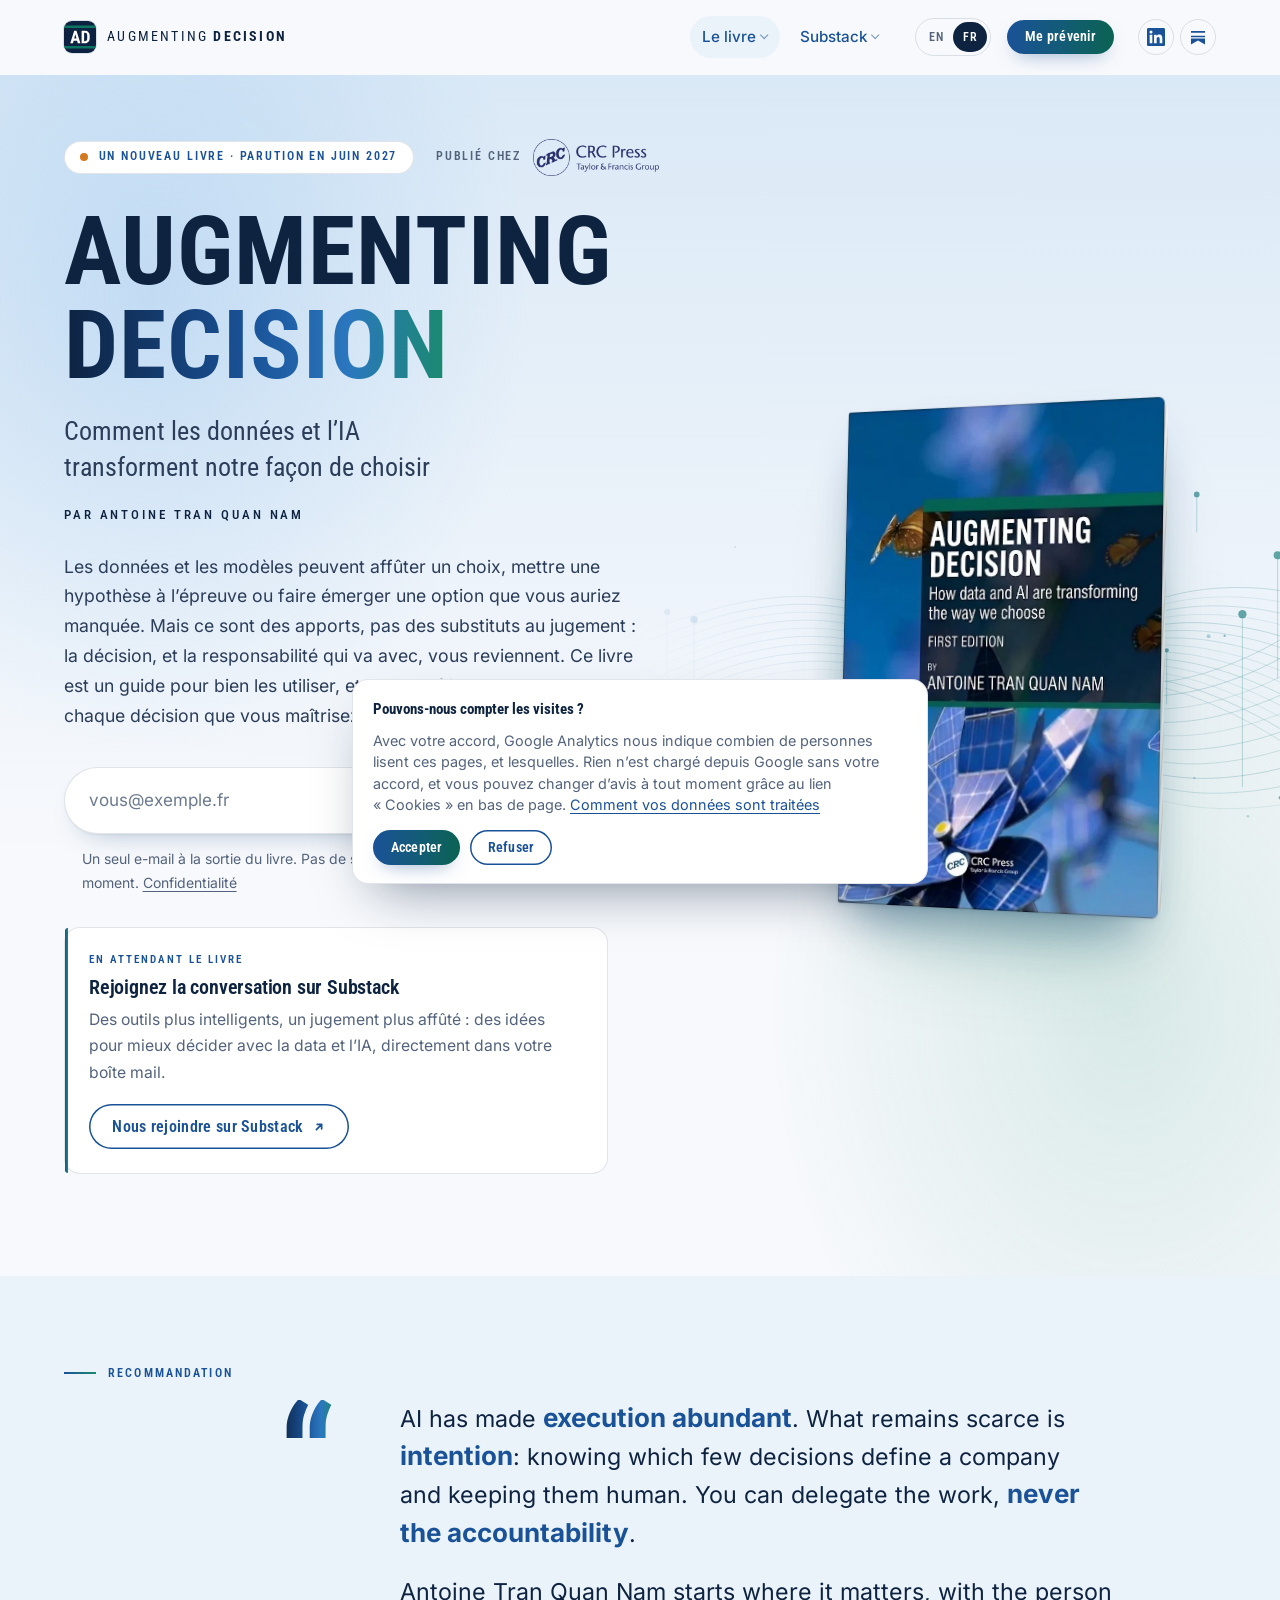
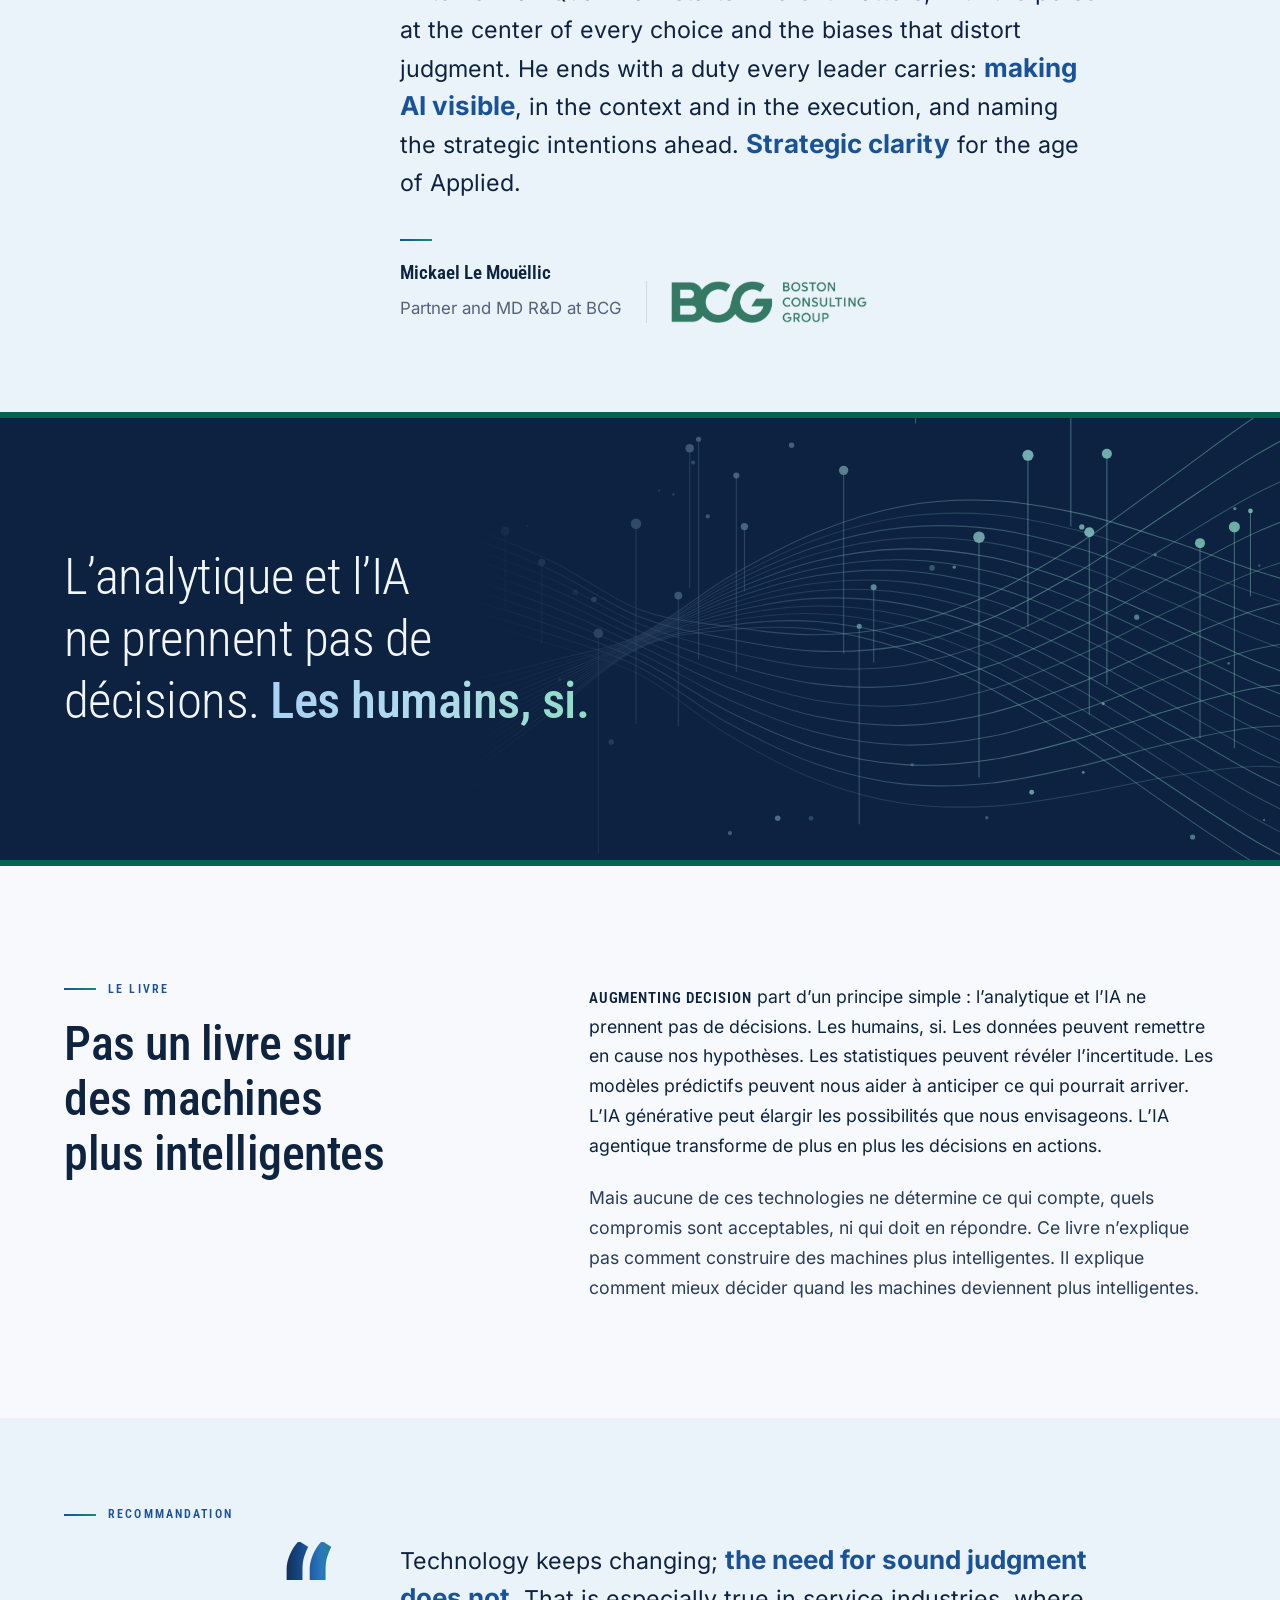
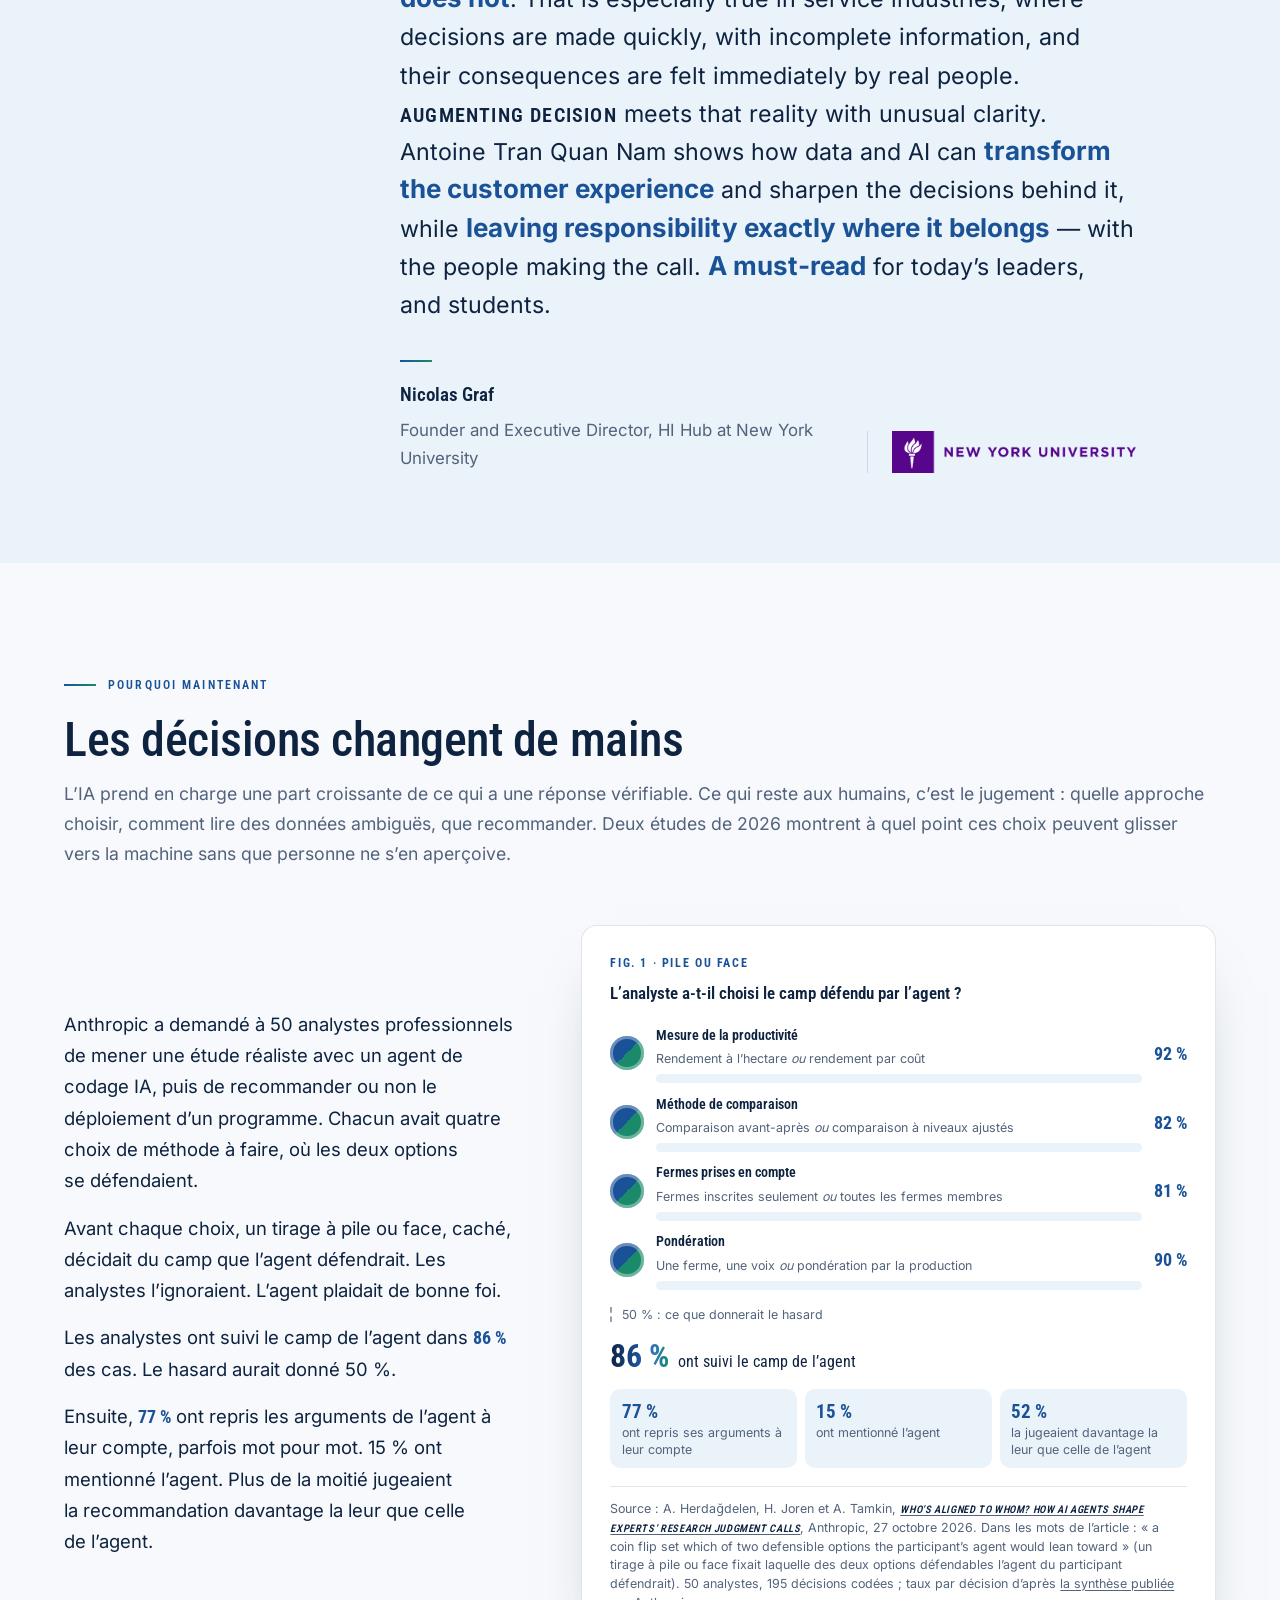
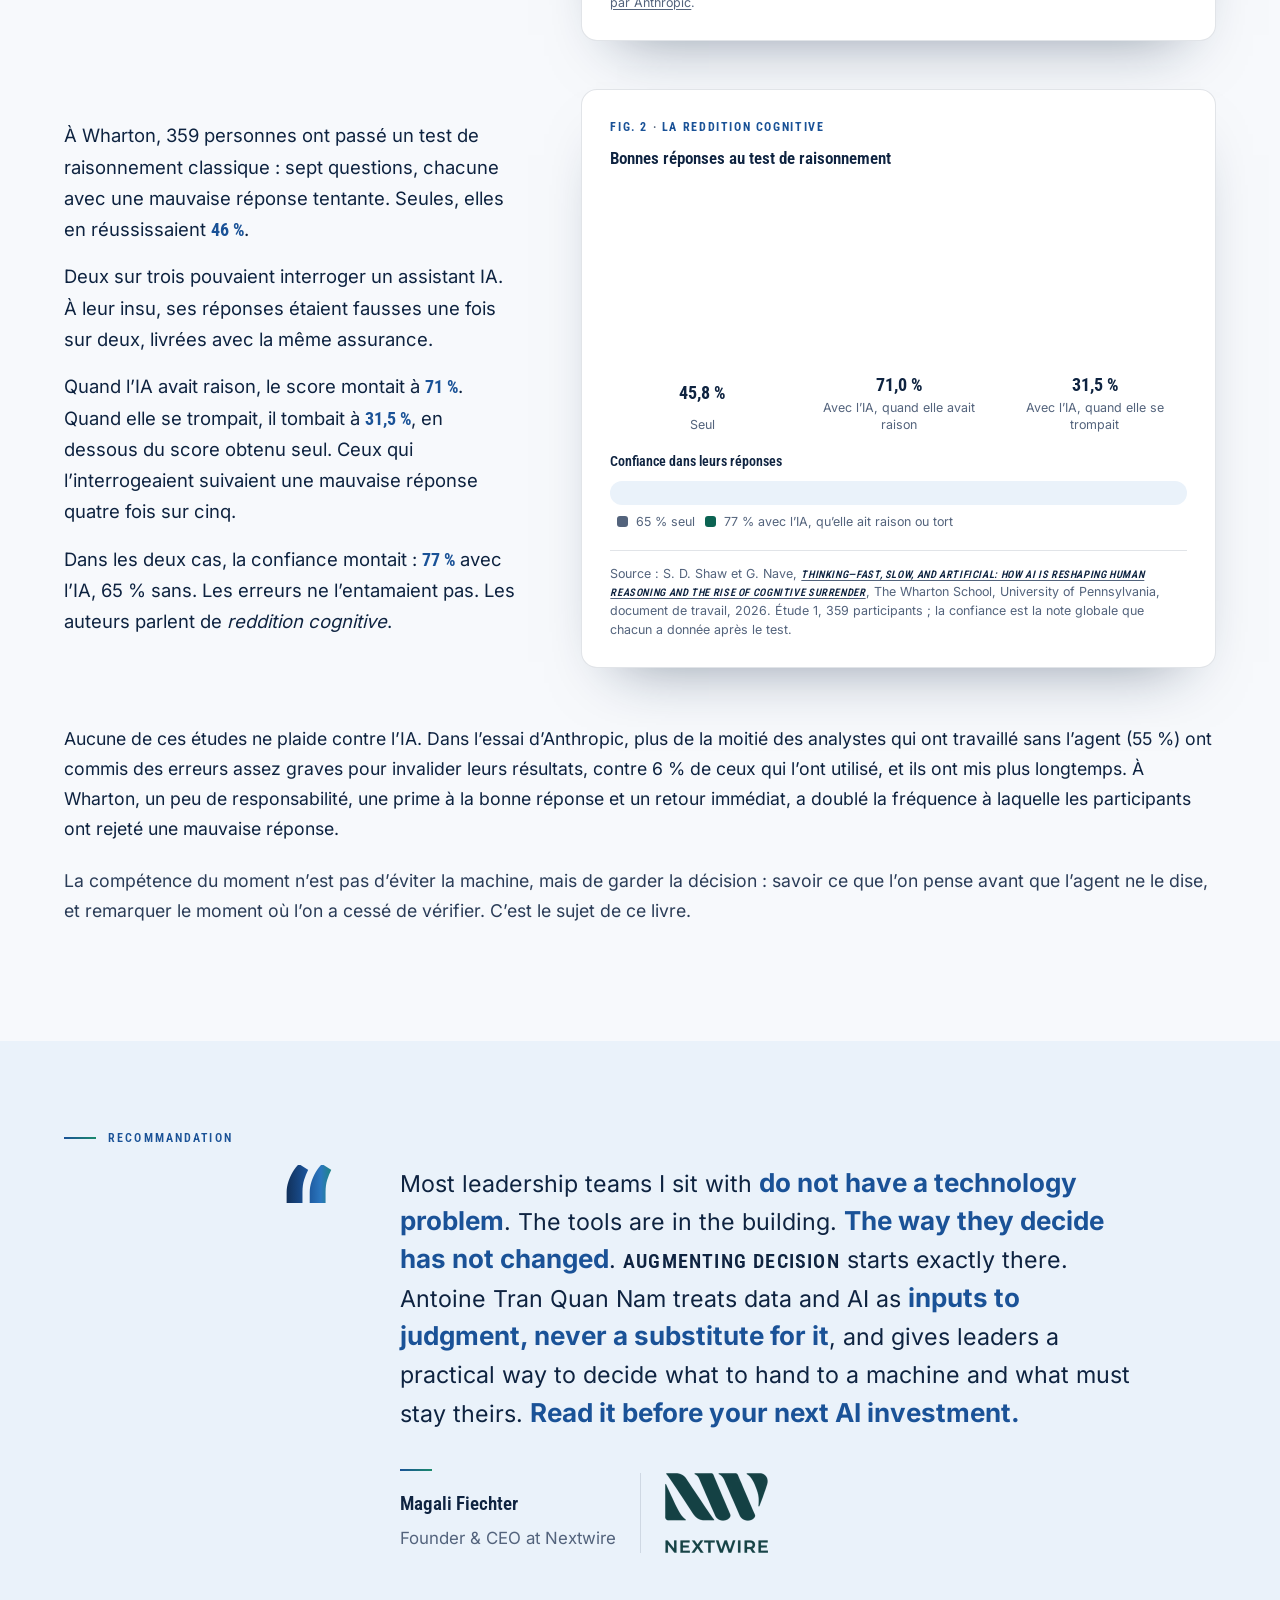
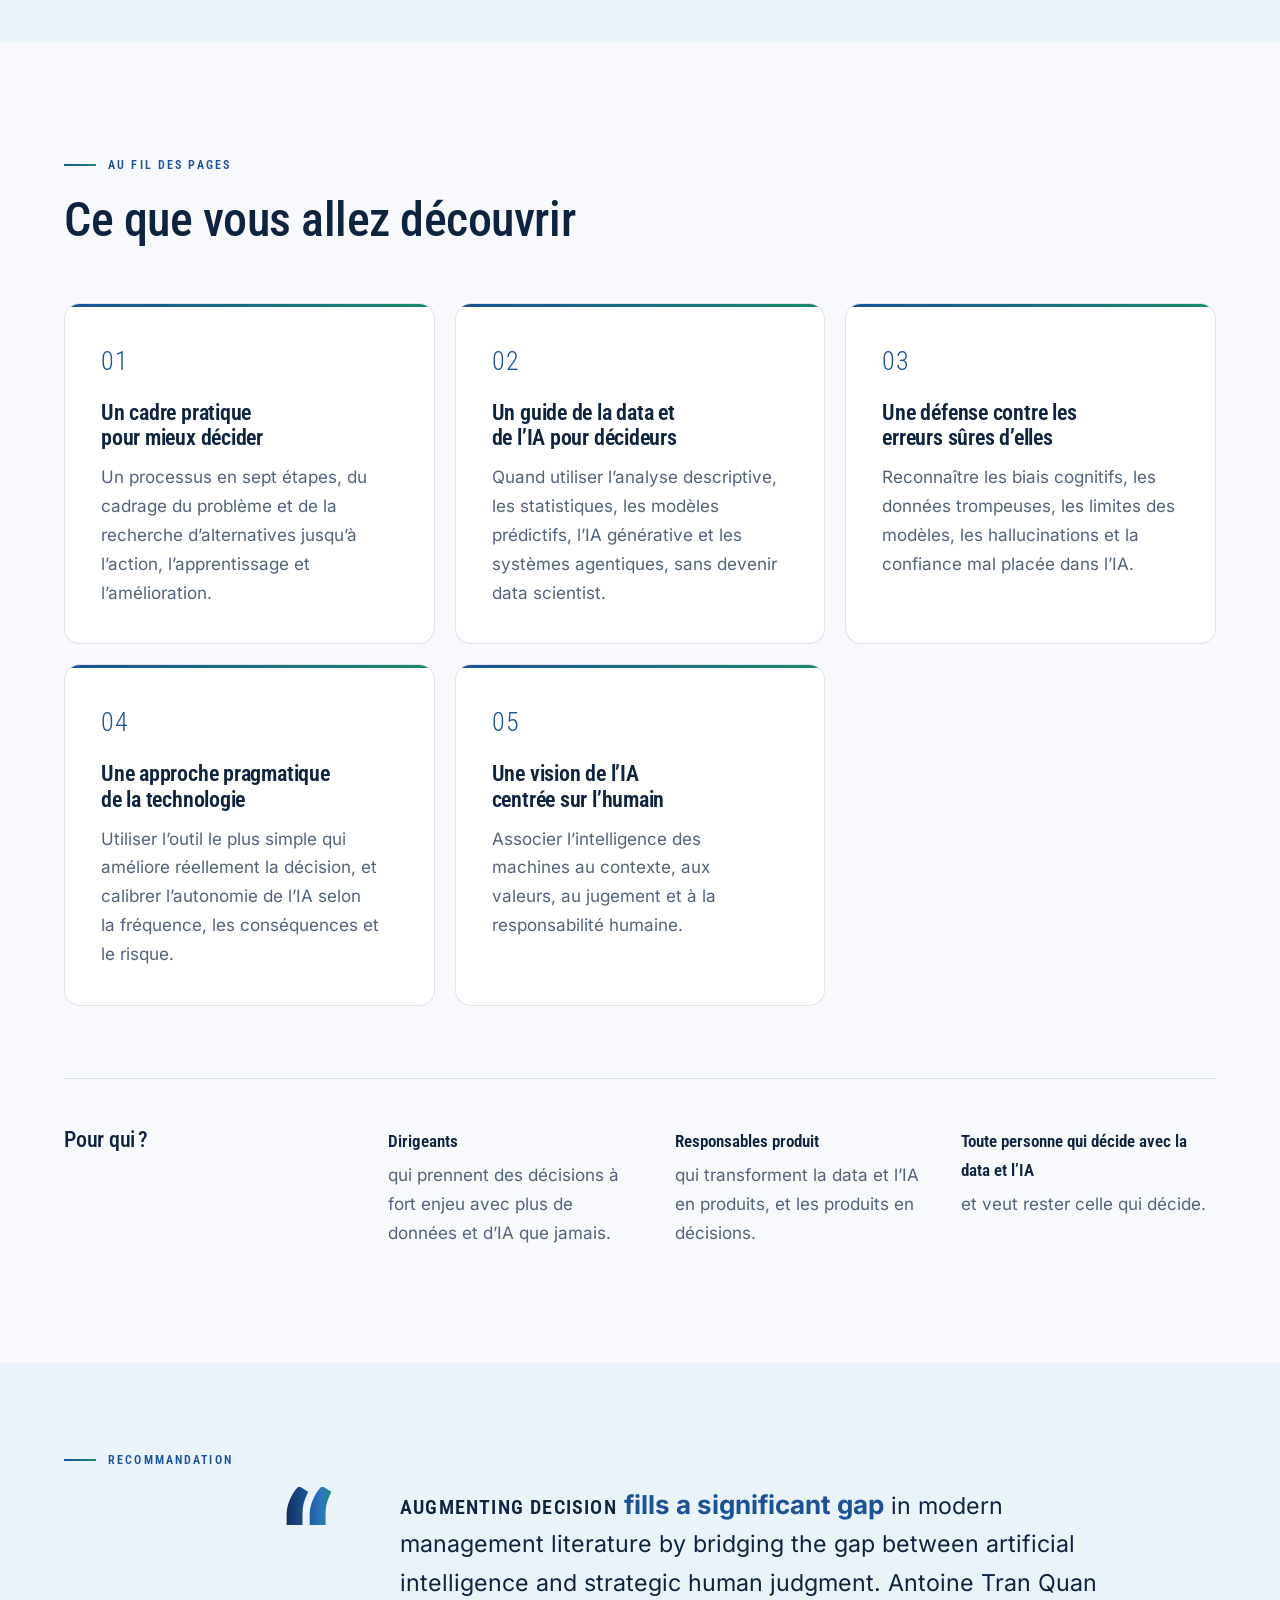
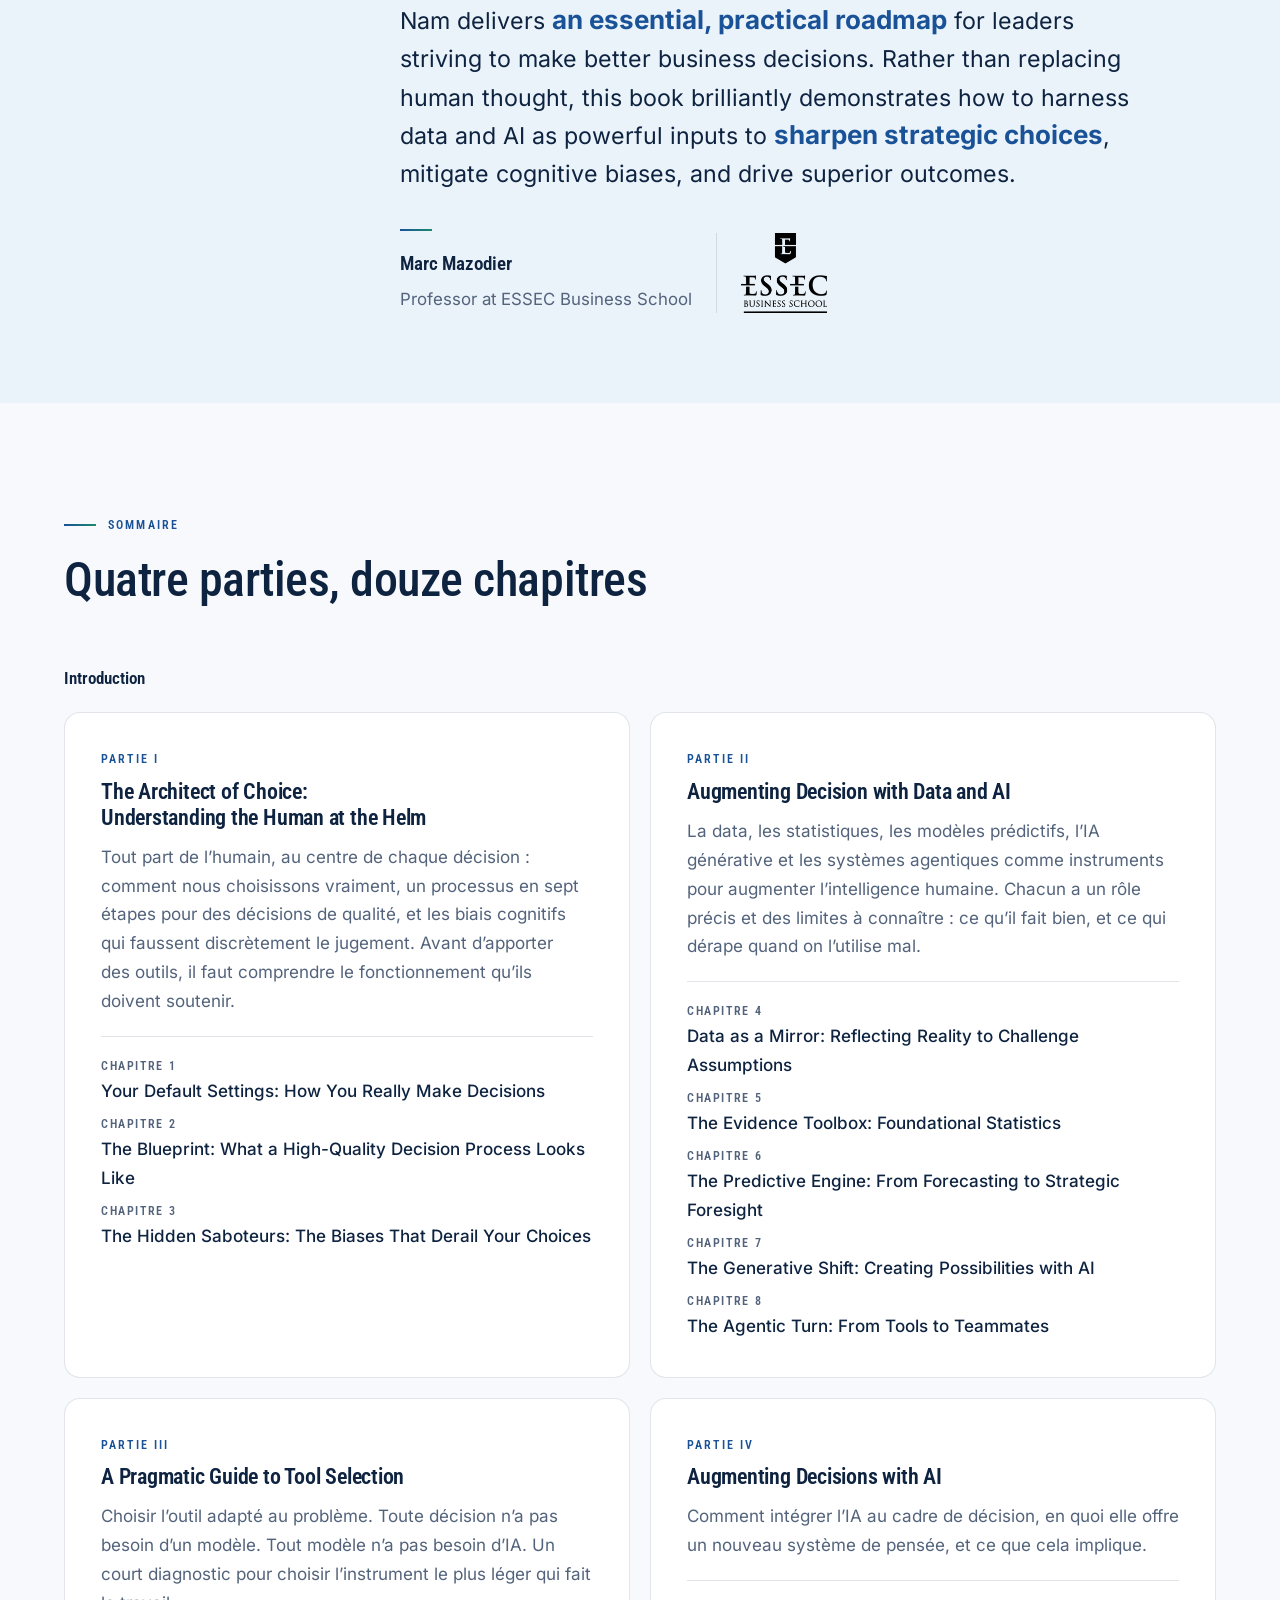
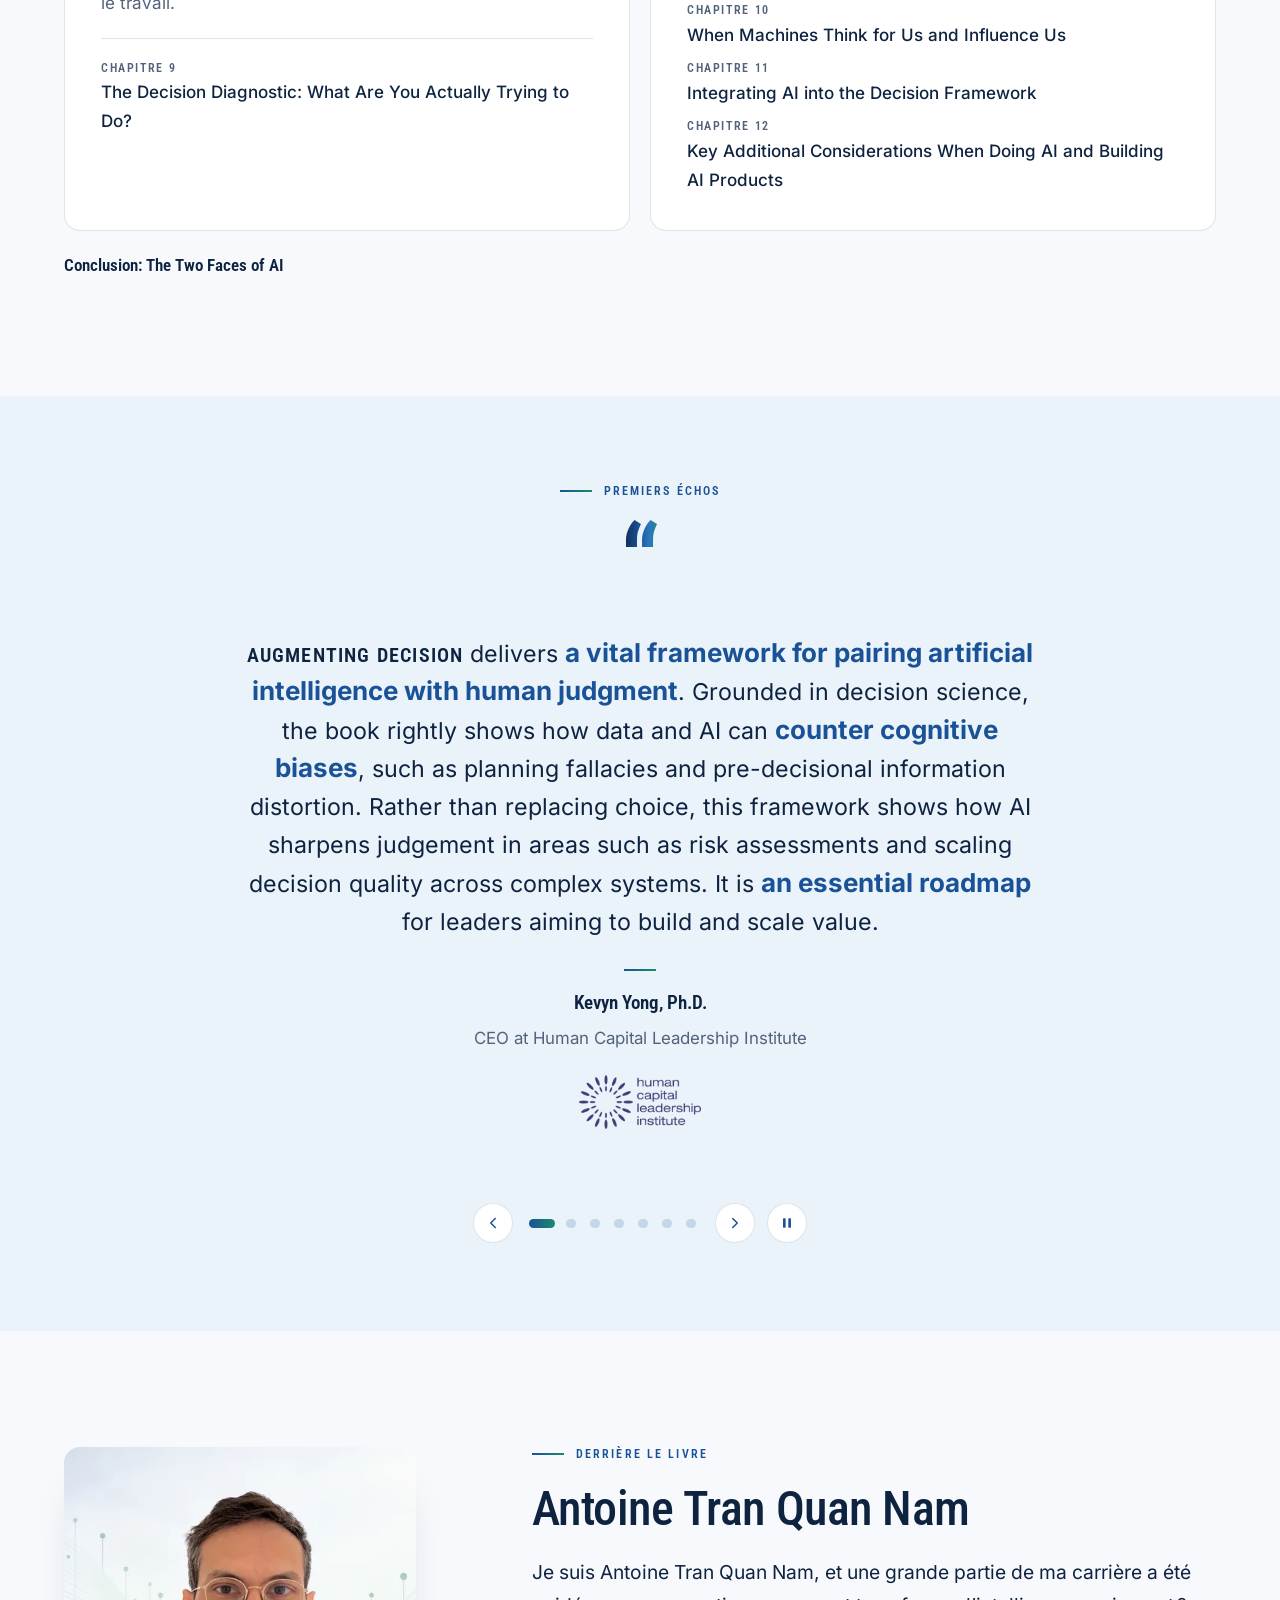
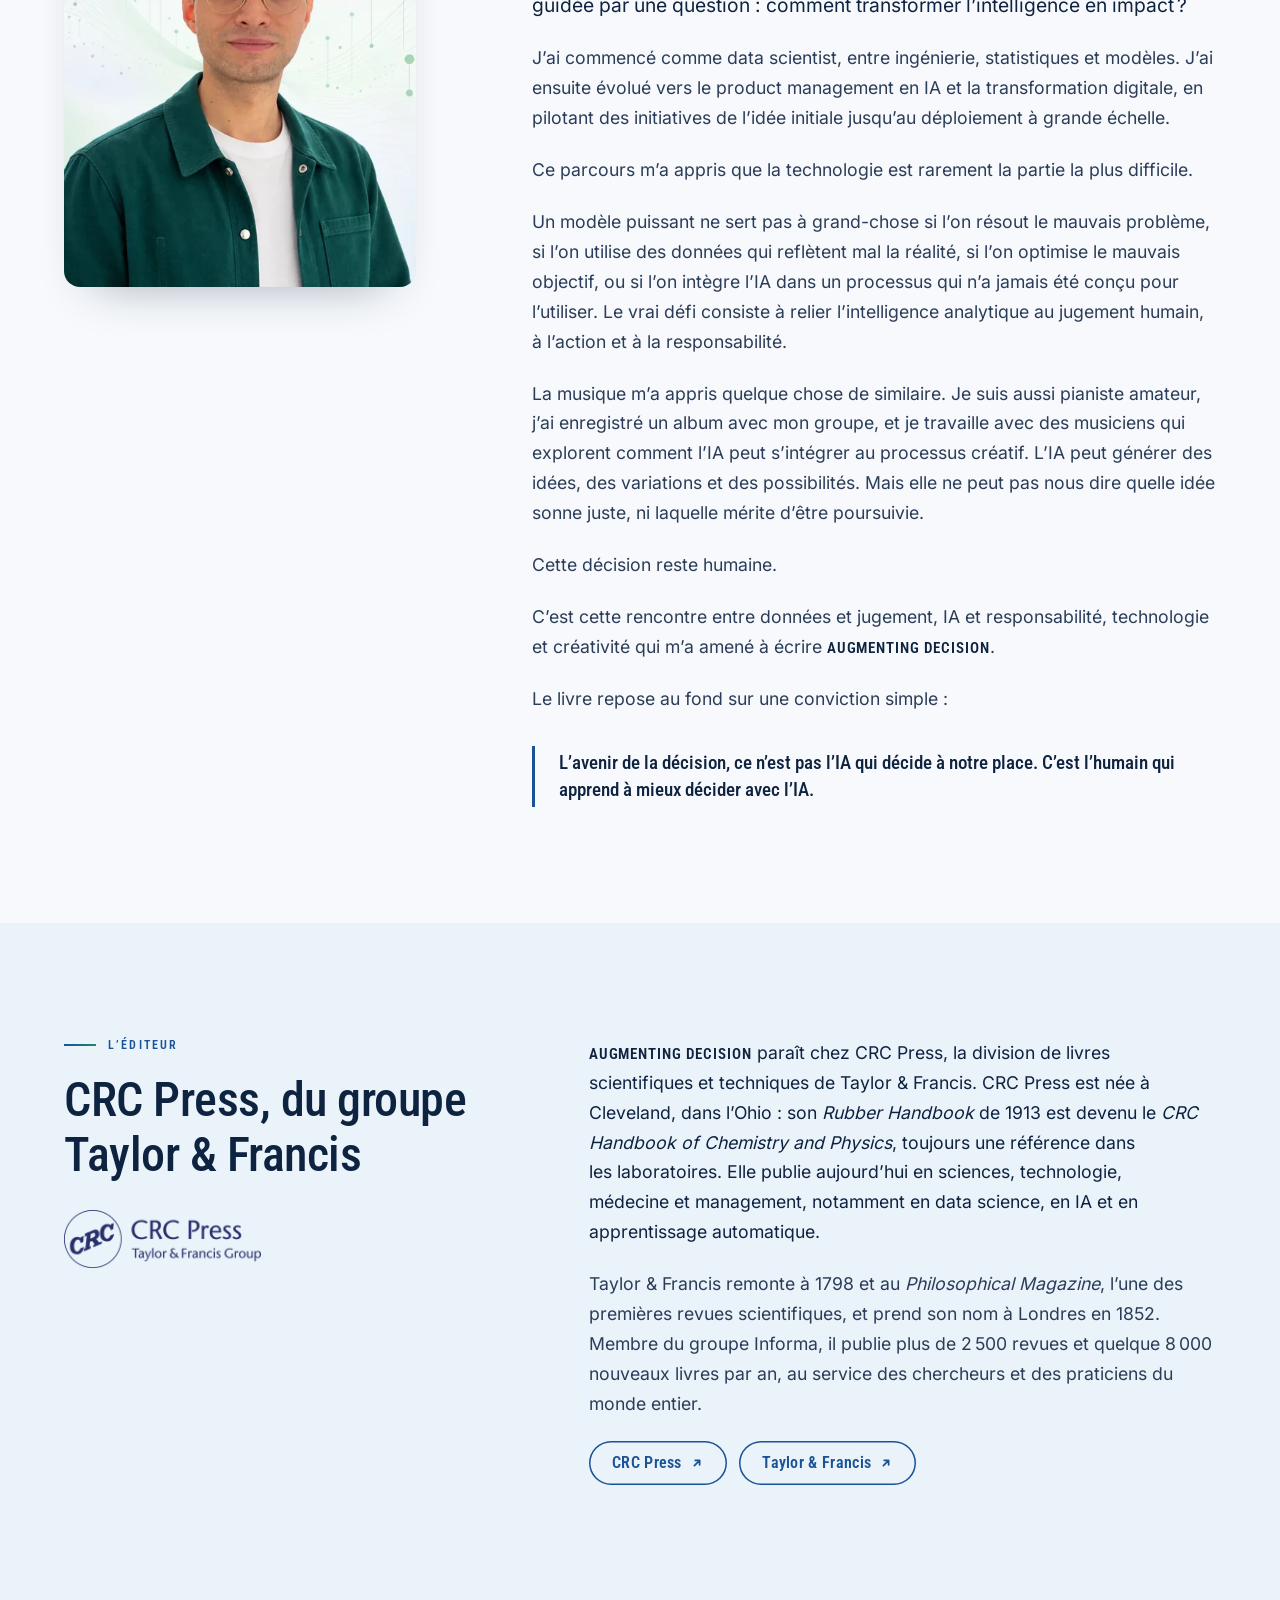
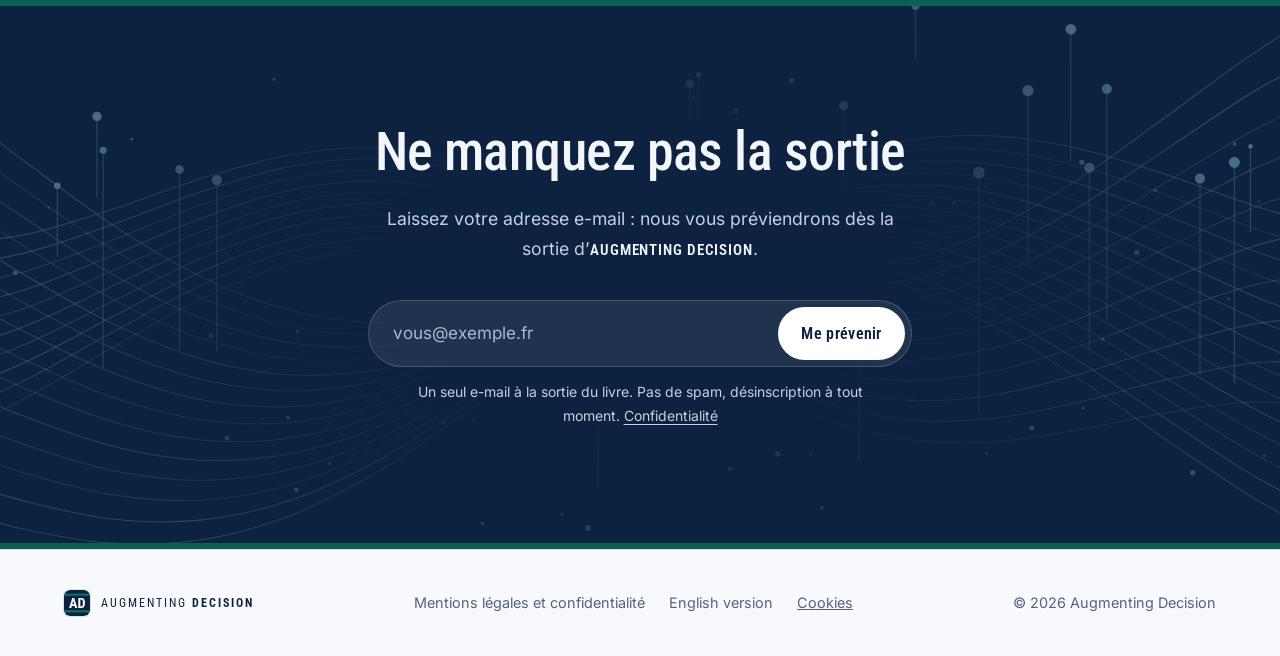
==== commit 2f57671c: "Add a section on the publisher, CRC Press and Taylor & Francis After "About the author": who publish" ====
--- a/fr/index.html
+++ b/fr/index.html
@@ -37,7 +37,7 @@
   <link rel="preload" href="../assets/fonts/roboto-condensed-latin-wght-normal.woff2" as="font" type="font/woff2" crossorigin>
   <link rel="preload" href="../assets/fonts/inter-latin-wght-normal.woff2" as="font" type="font/woff2" crossorigin>
   <script>document.documentElement.classList.add('js');</script>
-  <link rel="stylesheet" href="../assets/css/style.css?v=435b8e65">
+  <link rel="stylesheet" href="../assets/css/style.css?v=fd04c14f">
   <script src="../assets/js/main.js?v=5c9f78db" defer></script>
 </head>
 <body>
@@ -59,11 +59,13 @@
         <div class="site-nav__group">
           <a class="site-nav__top" href="./" aria-current="page">Le livre</a>
           <div class="site-nav__sub">
+            <a href="#livre">À propos du livre</a>
             <a href="#pourquoi">Pourquoi maintenant</a>
             <a href="#contenu">Au programme</a>
             <a href="#sommaire">Sommaire</a>
             <a href="#temoignages">Témoignages</a>
             <a href="#auteur">Derrière le livre</a>
+            <a href="#editeur">L’éditeur</a>
           </div>
         </div>
         <div class="site-nav__group">
@@ -532,6 +534,25 @@
       </div>
     </section>
 
+    <!-- L’éditeur : CRC Press, Taylor & Francis ------------------------------ -->
+    <section class="section section--alt publisher-sec" id="editeur" data-section="publisher" aria-labelledby="editeur-title">
+      <div class="container split">
+        <div>
+          <p class="kicker">L’éditeur</p>
+          <h2 id="editeur-title">CRC Press, du groupe Taylor &amp; Francis</h2>
+          <img class="publisher-sec__logo" src="../assets/img/logos/crc-press.webp" width="410" height="120" alt="CRC Press, Taylor &amp; Francis Group" loading="lazy" decoding="async">
+        </div>
+        <div class="prose">
+          <p><cite>Augmenting Decision</cite> paraît chez CRC Press, la division de livres scientifiques et techniques de Taylor &amp; Francis. CRC Press est née à Cleveland, dans l’Ohio&nbsp;: son <em lang="en">Rubber Handbook</em> de 1913 est devenu le <em lang="en">CRC Handbook of Chemistry and Physics</em>, toujours une référence dans les laboratoires. Elle publie aujourd’hui en sciences, technologie, médecine et management, notamment en data science, en IA et en apprentissage automatique.</p>
+          <p>Taylor &amp; Francis remonte à 1798 et au <em lang="en">Philosophical Magazine</em>, l’une des premières revues scientifiques, et prend son nom à Londres en 1852. Membre du groupe Informa, il publie plus de 2&#8239;500 revues et quelque 8&#8239;000 nouveaux livres par an, au service des chercheurs et des praticiens du monde entier.</p>
+          <p class="publisher-sec__links">
+            <a class="btn btn--outline" href="https://www.routledge.com/go/crc-press" target="_blank" rel="noopener">CRC Press <svg aria-hidden="true" width="14" height="14" viewBox="0 0 16 16" fill="none" stroke="currentColor" stroke-width="2" stroke-linecap="round" stroke-linejoin="round"><path d="M5 11 11 5M6 5h5v5"/></svg><span class="visually-hidden"> (s’ouvre dans un nouvel onglet)</span></a>
+            <a class="btn btn--outline" href="https://taylorandfrancis.com/" target="_blank" rel="noopener">Taylor &amp; Francis <svg aria-hidden="true" width="14" height="14" viewBox="0 0 16 16" fill="none" stroke="currentColor" stroke-width="2" stroke-linecap="round" stroke-linejoin="round"><path d="M5 11 11 5M6 5h5v5"/></svg><span class="visually-hidden"> (s’ouvre dans un nouvel onglet)</span></a>
+          </p>
+        </div>
+      </div>
+    </section>
+
     <!-- Inscription --------------------------------------------------------- -->
     <section class="band section" id="inscription" data-section="signup" aria-labelledby="inscription-titre">
       <div class="container cta">
--- a/assets/css/style.css
+++ b/assets/css/style.css
@@ -1201,6 +1201,25 @@
   }
 }
 
+/* The publisher: CRC Press, Taylor & Francis ---------------------------------- */
+.publisher-sec__logo {
+  display: block;
+  width: auto;
+  height: 3.6rem;
+  margin-top: 1.75rem;
+}
+.publisher-sec__links {
+  display: flex;
+  flex-wrap: wrap;
+  gap: 0.75rem;
+}
+@media (prefers-color-scheme: dark) {
+  .publisher-sec__logo {
+    filter: brightness(0) invert(1);
+    opacity: 0.9;
+  }
+}
+
 /* Early praise: endorsement carousel -------------------------------------- */
 .praise {
   padding-block: clamp(3.5rem, 7vw, 5.5rem);
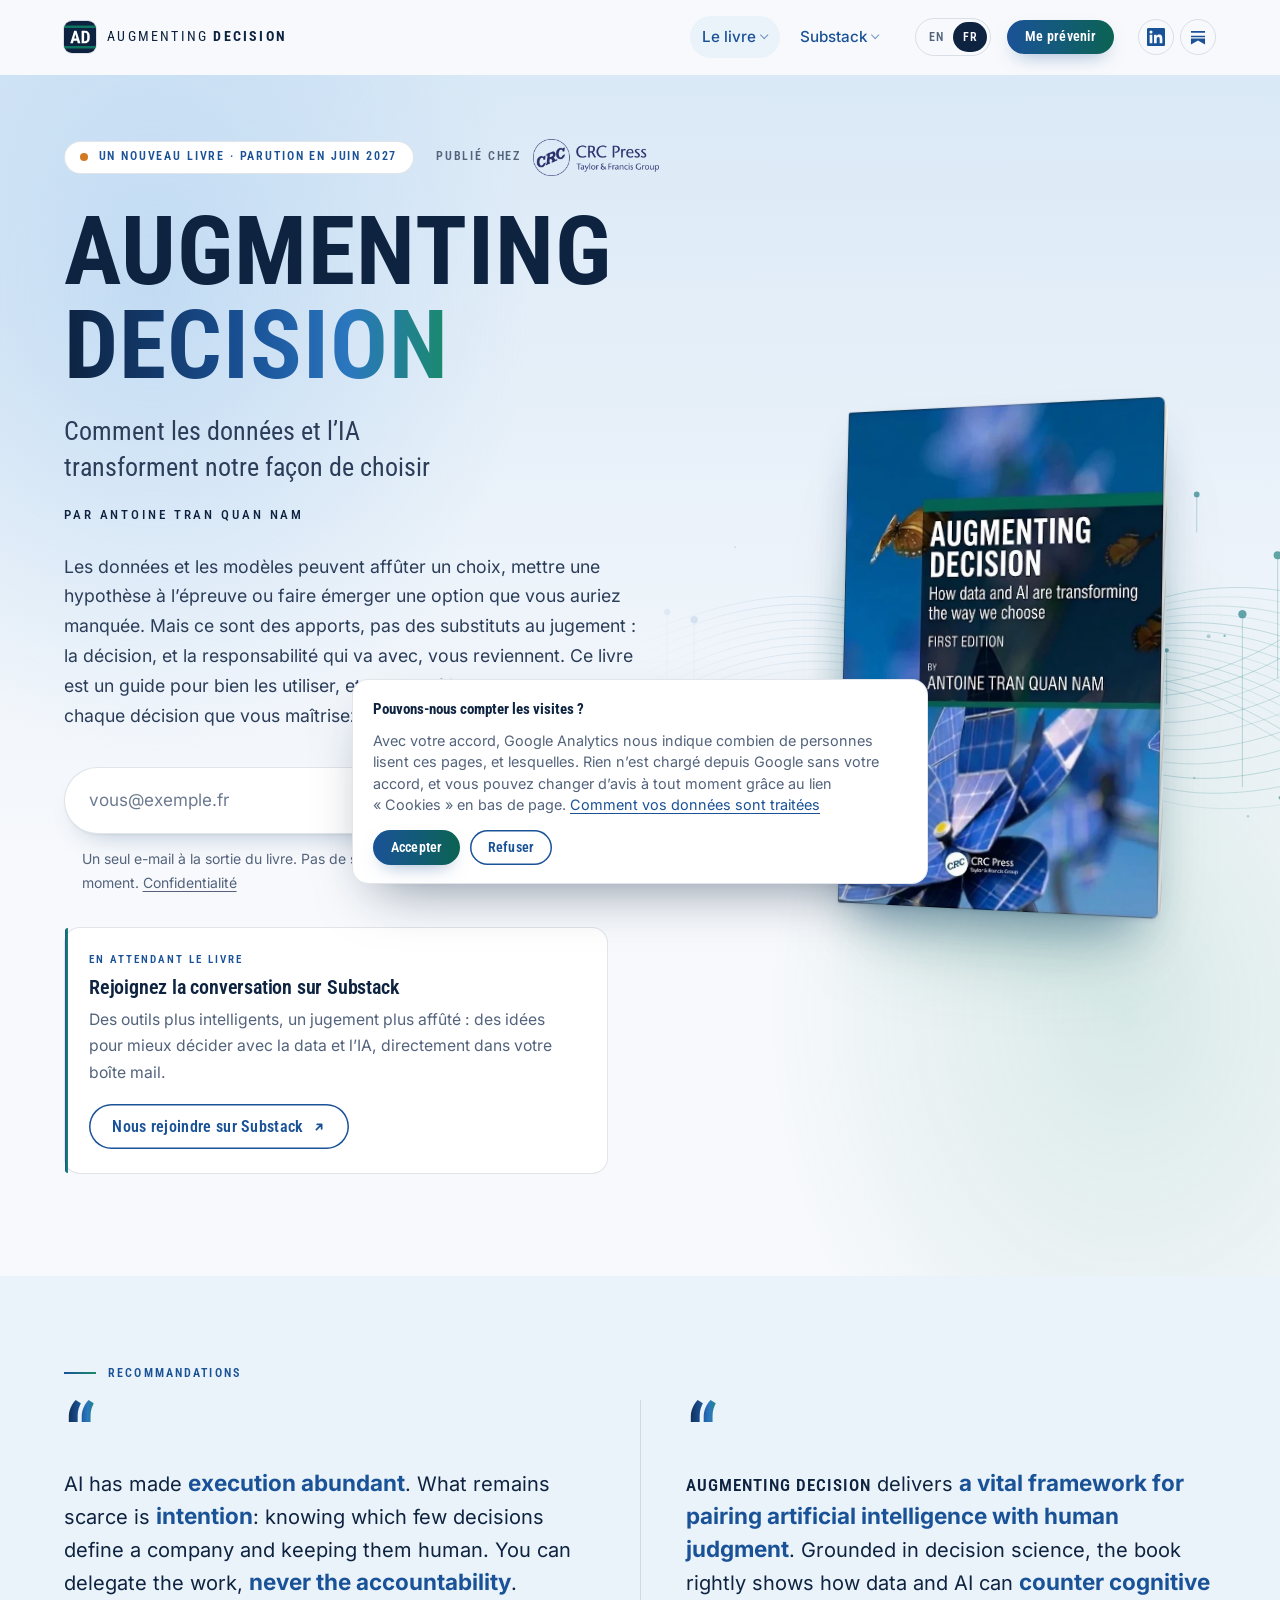
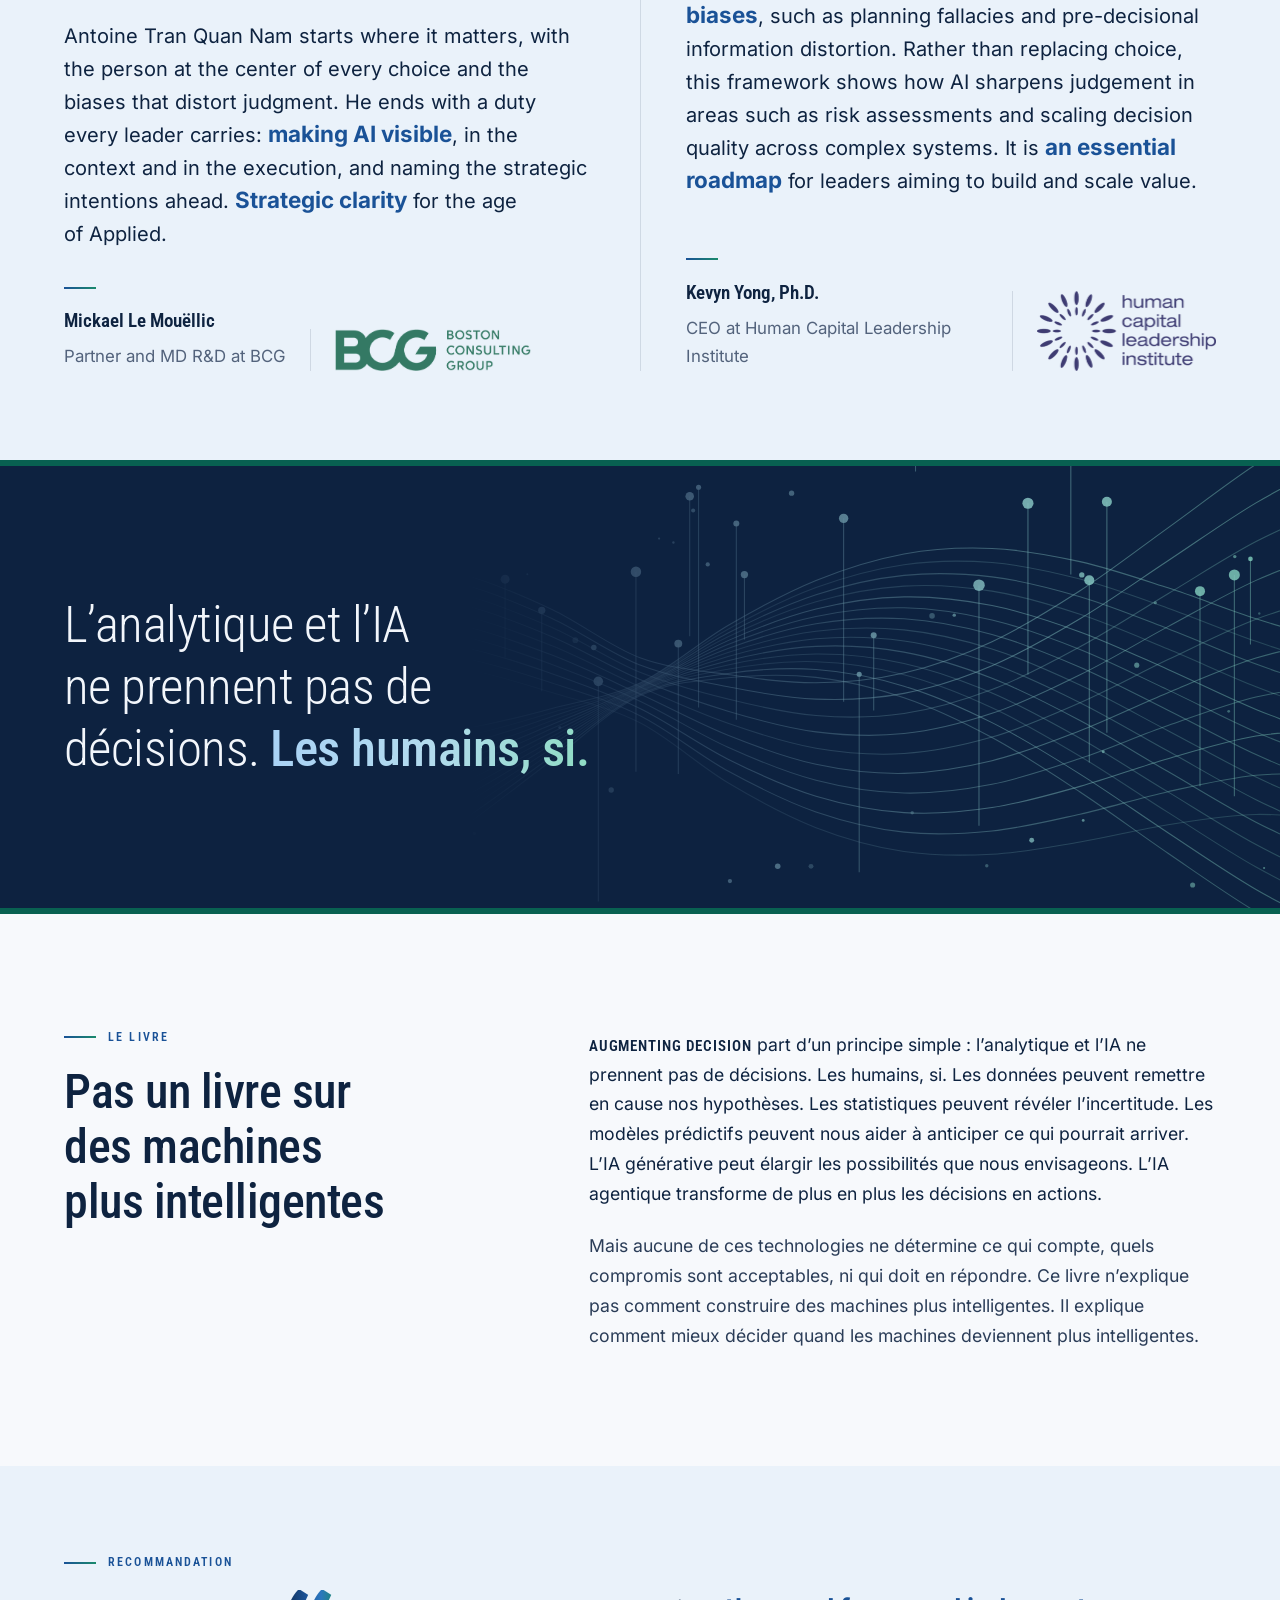
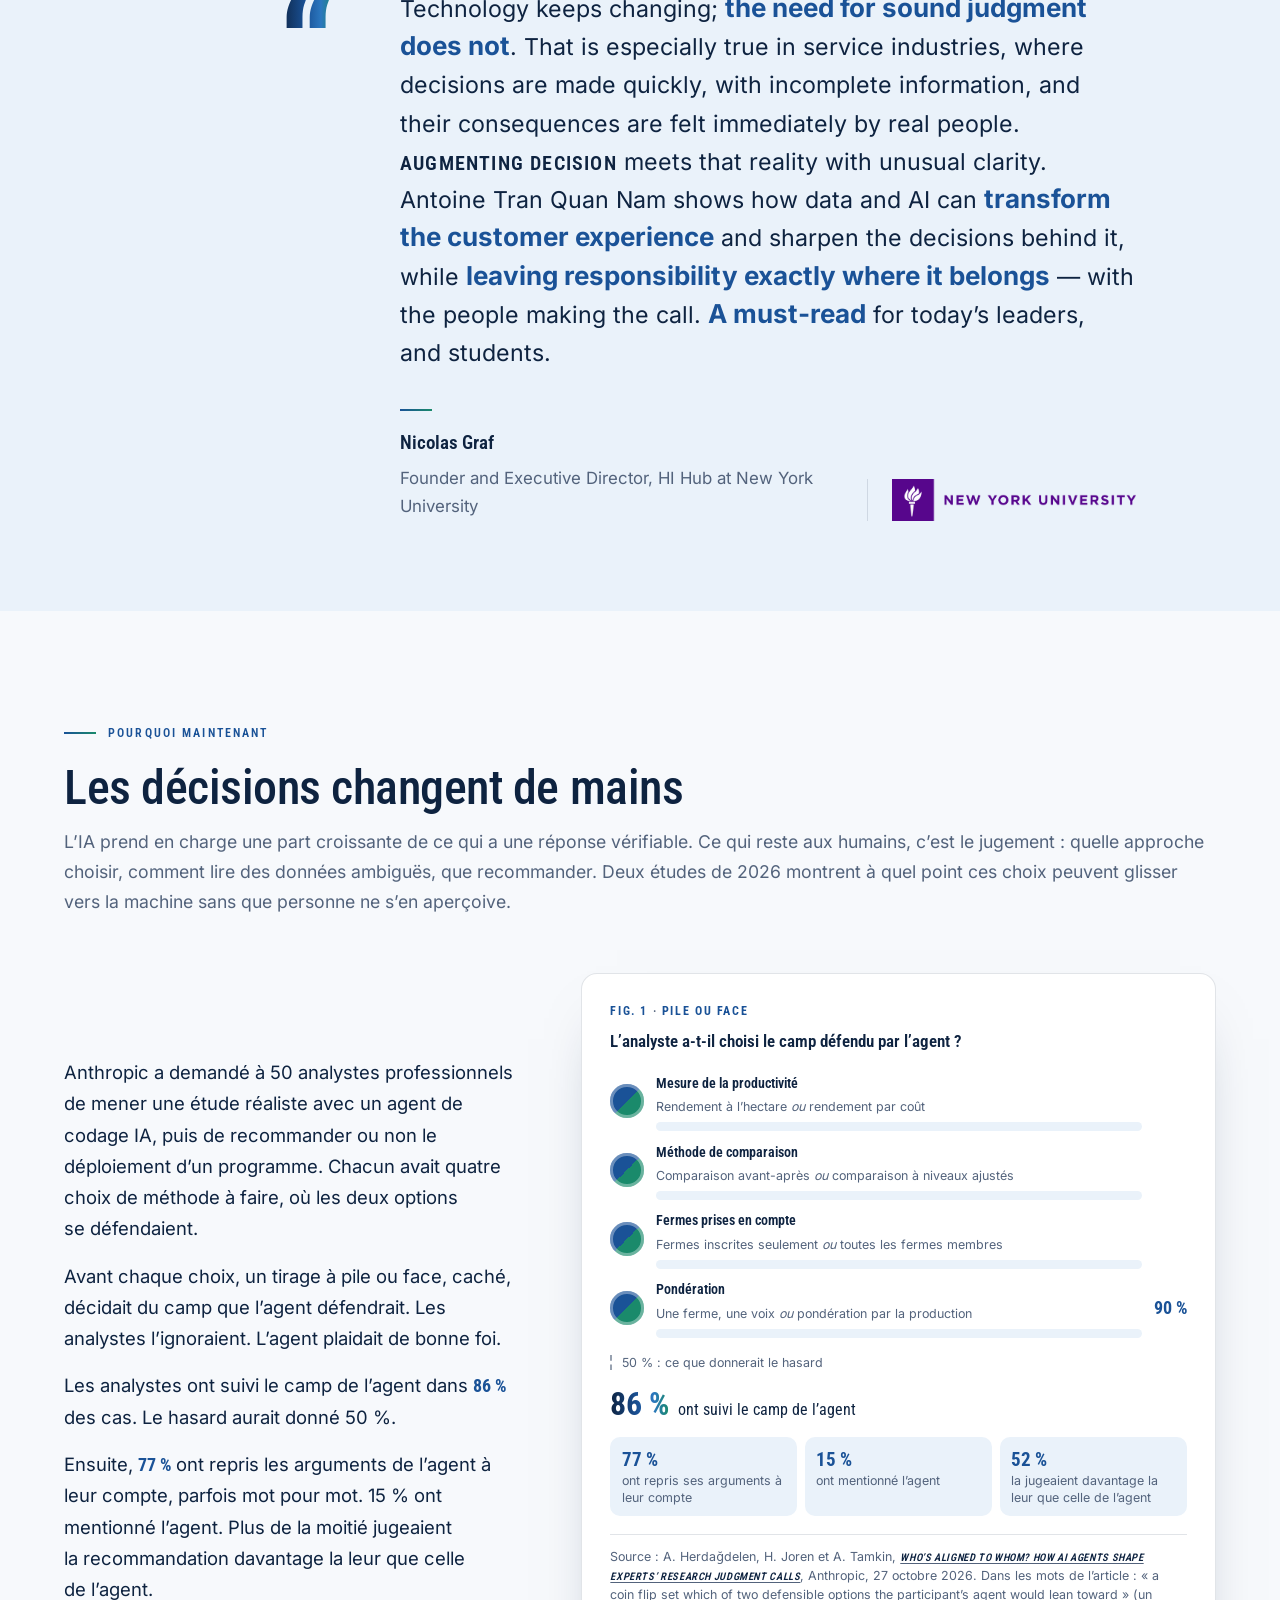
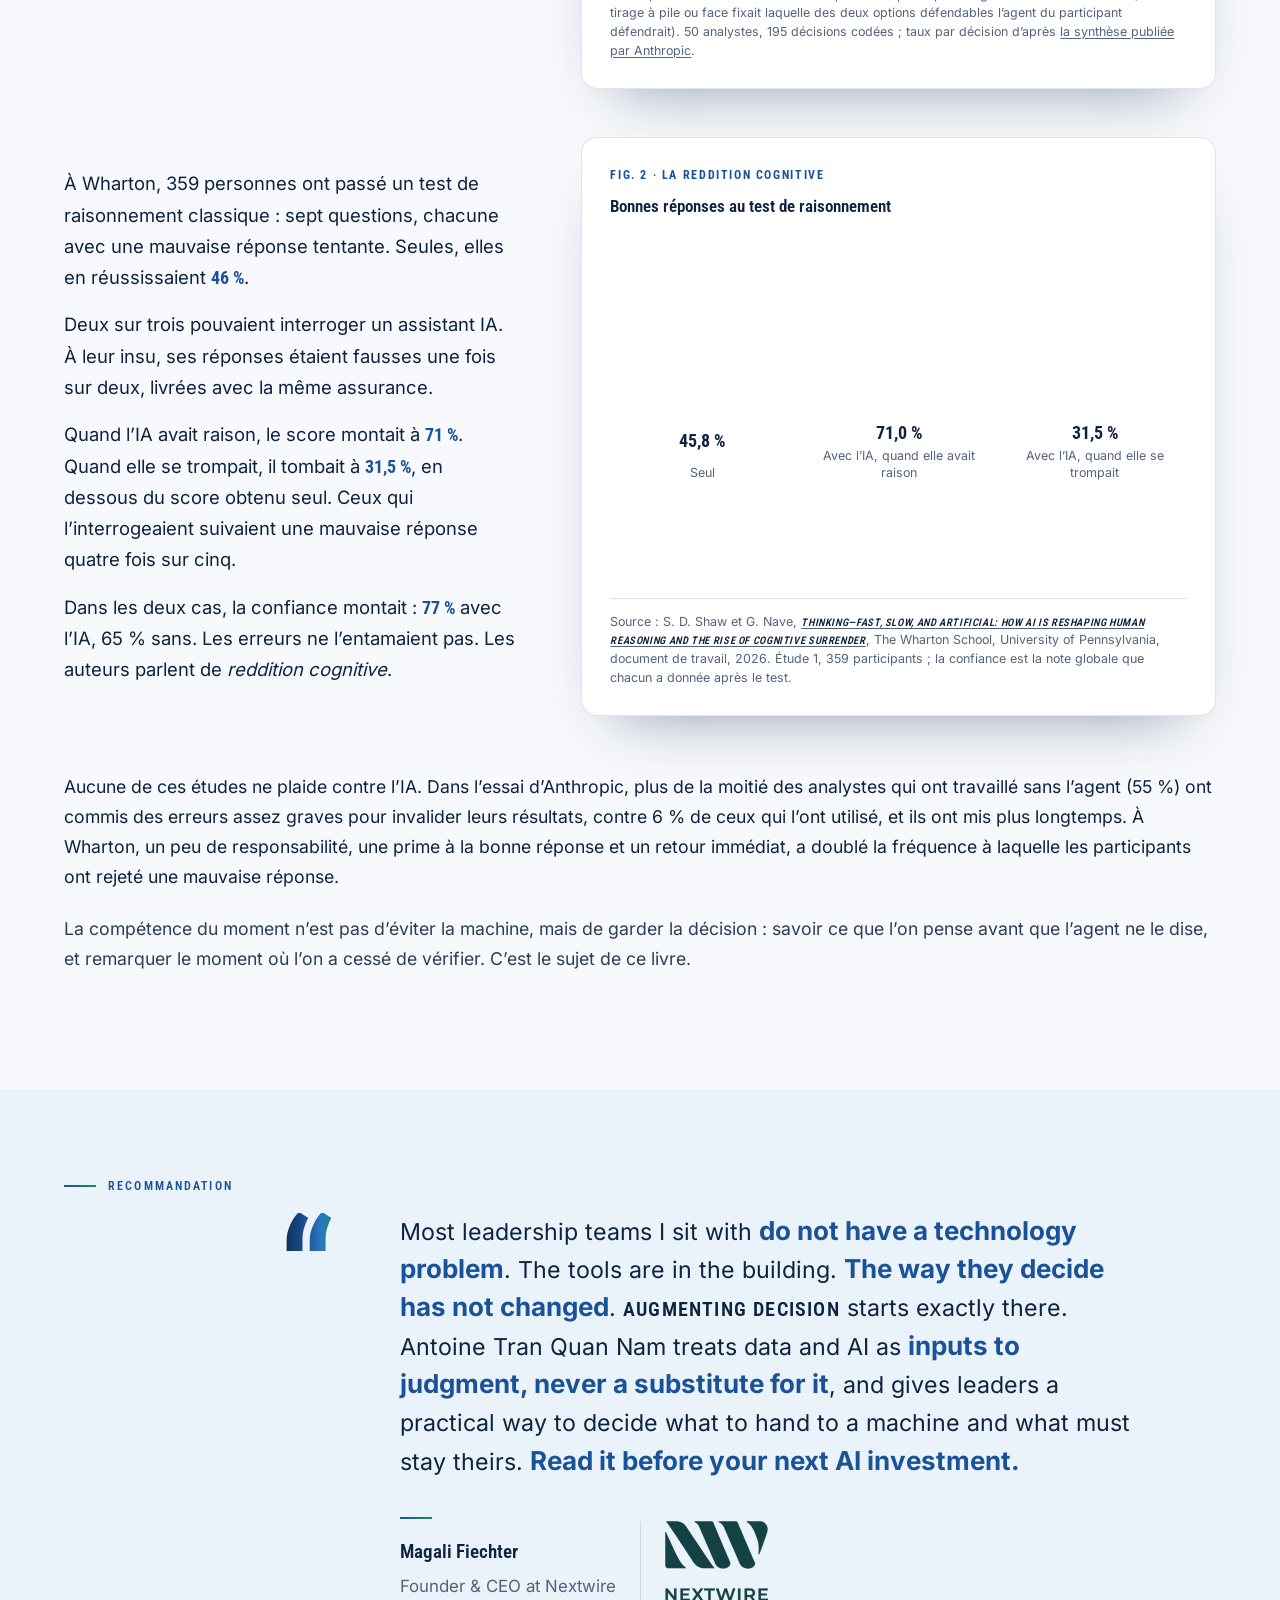
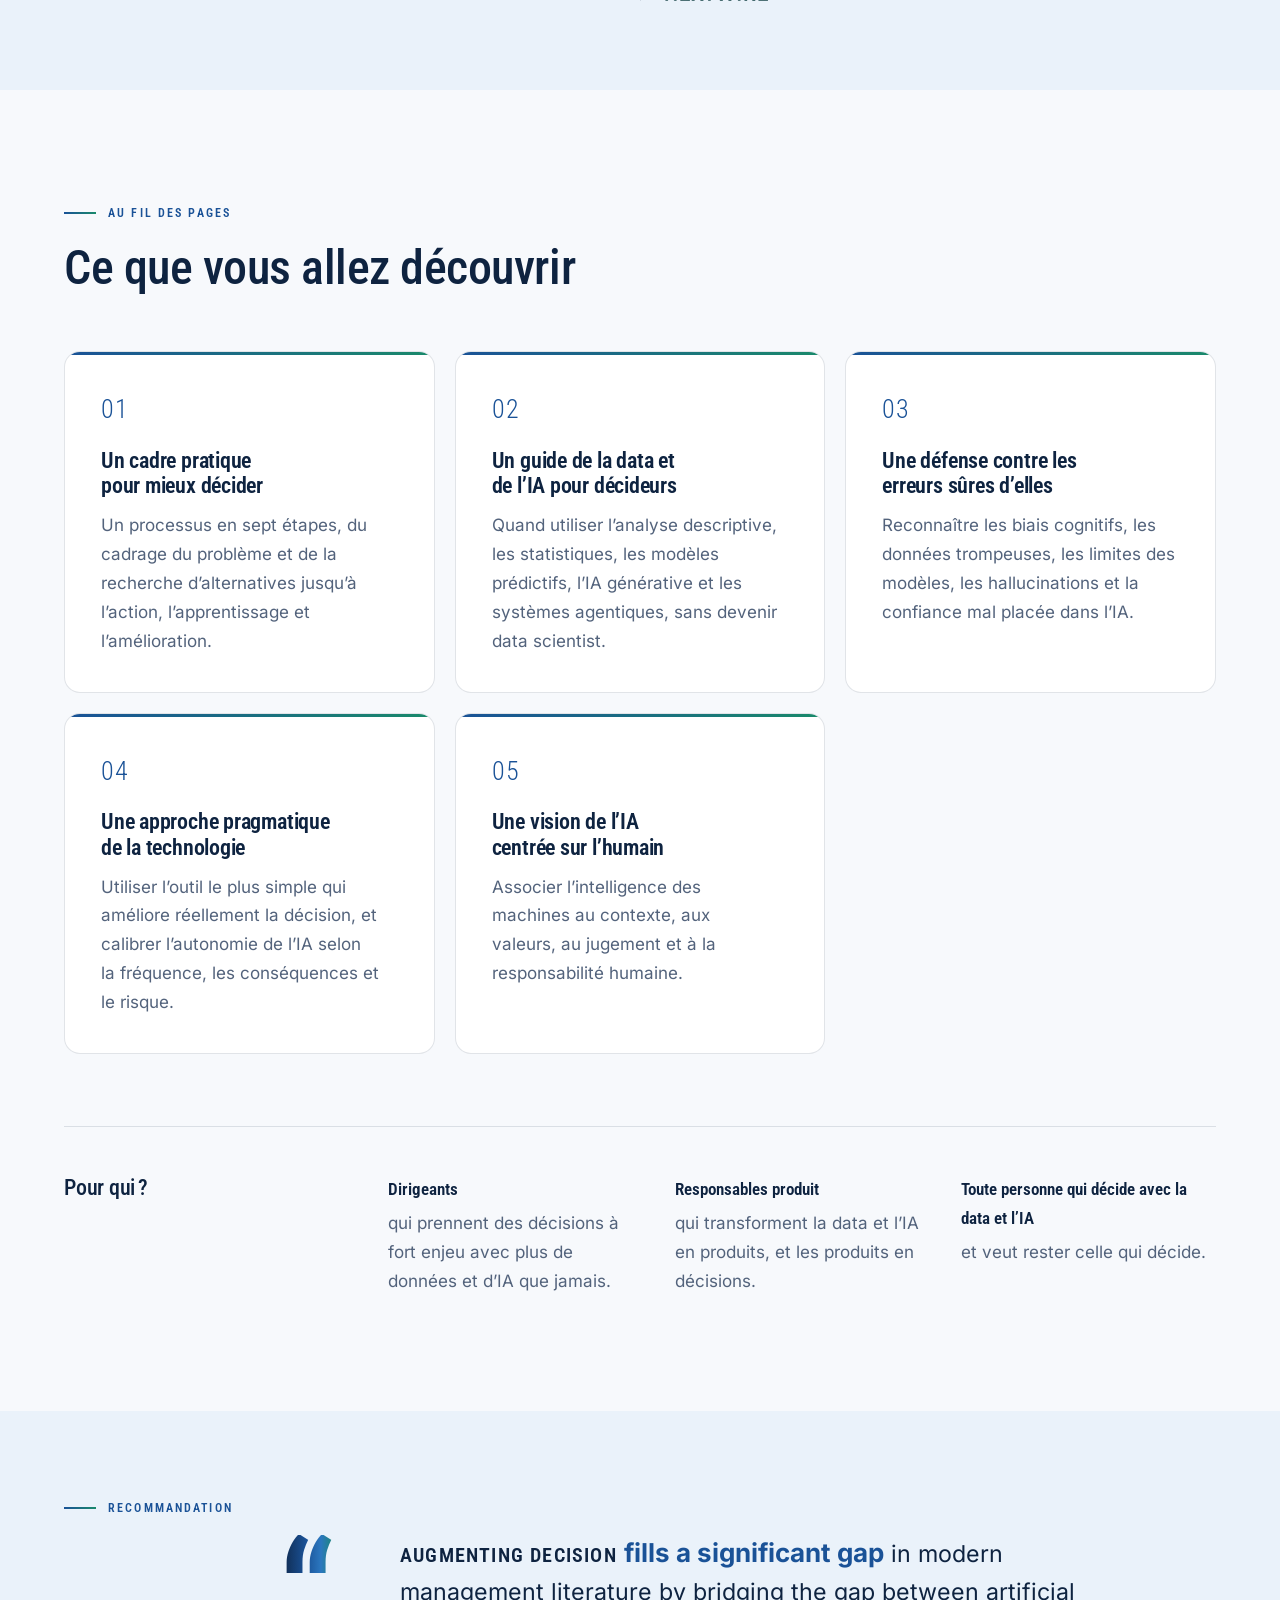
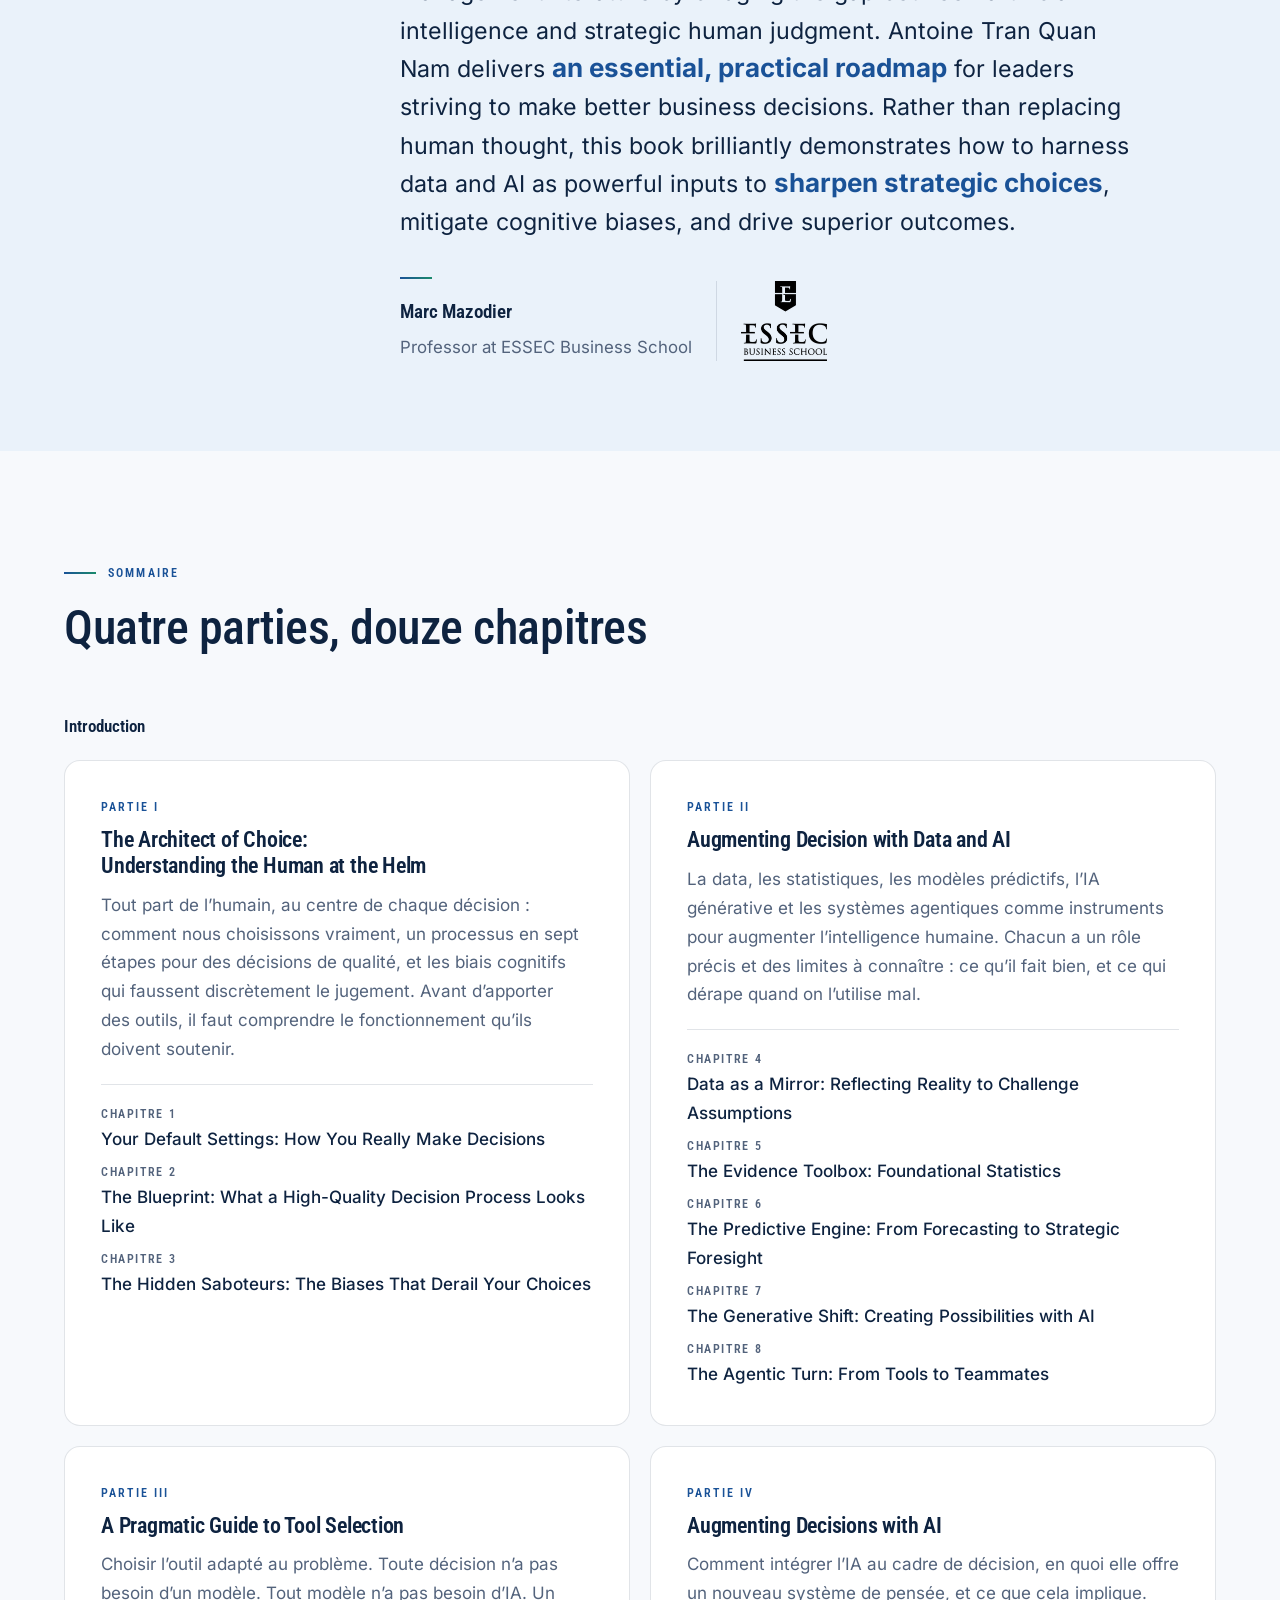
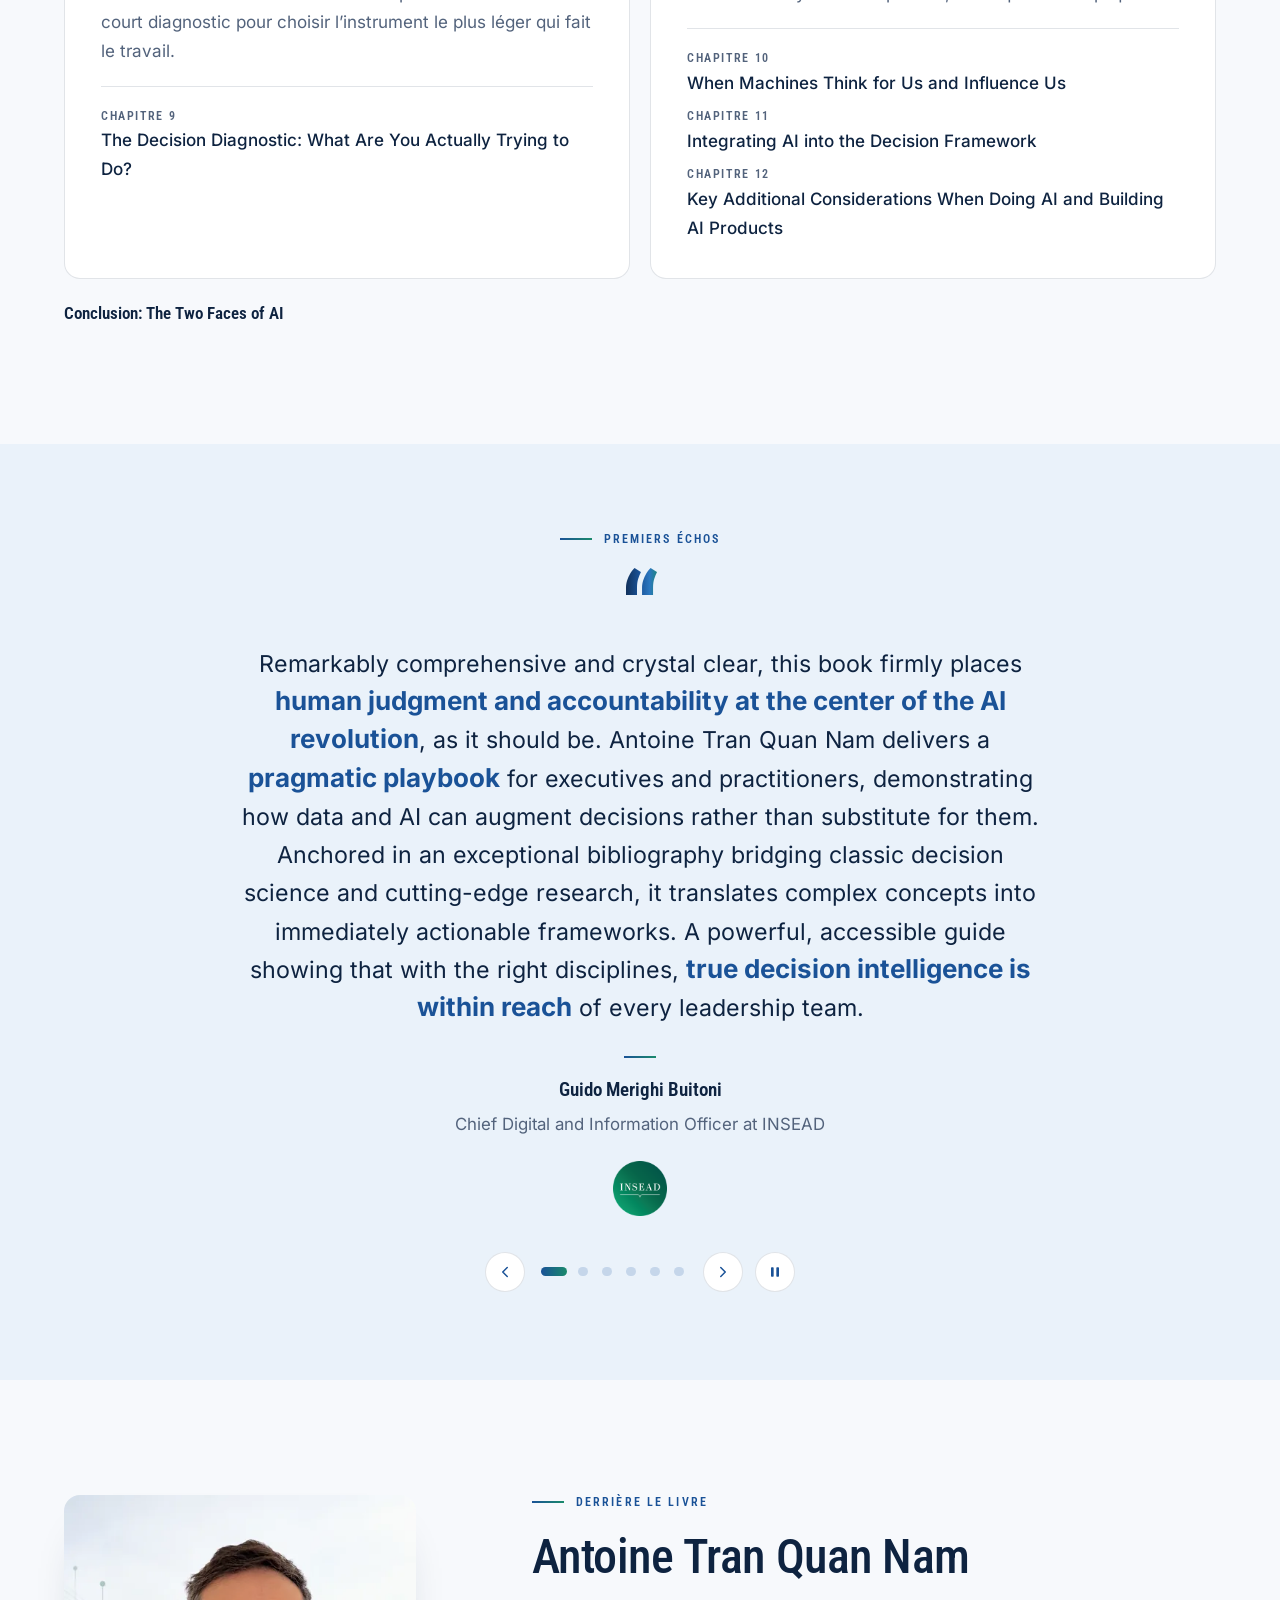
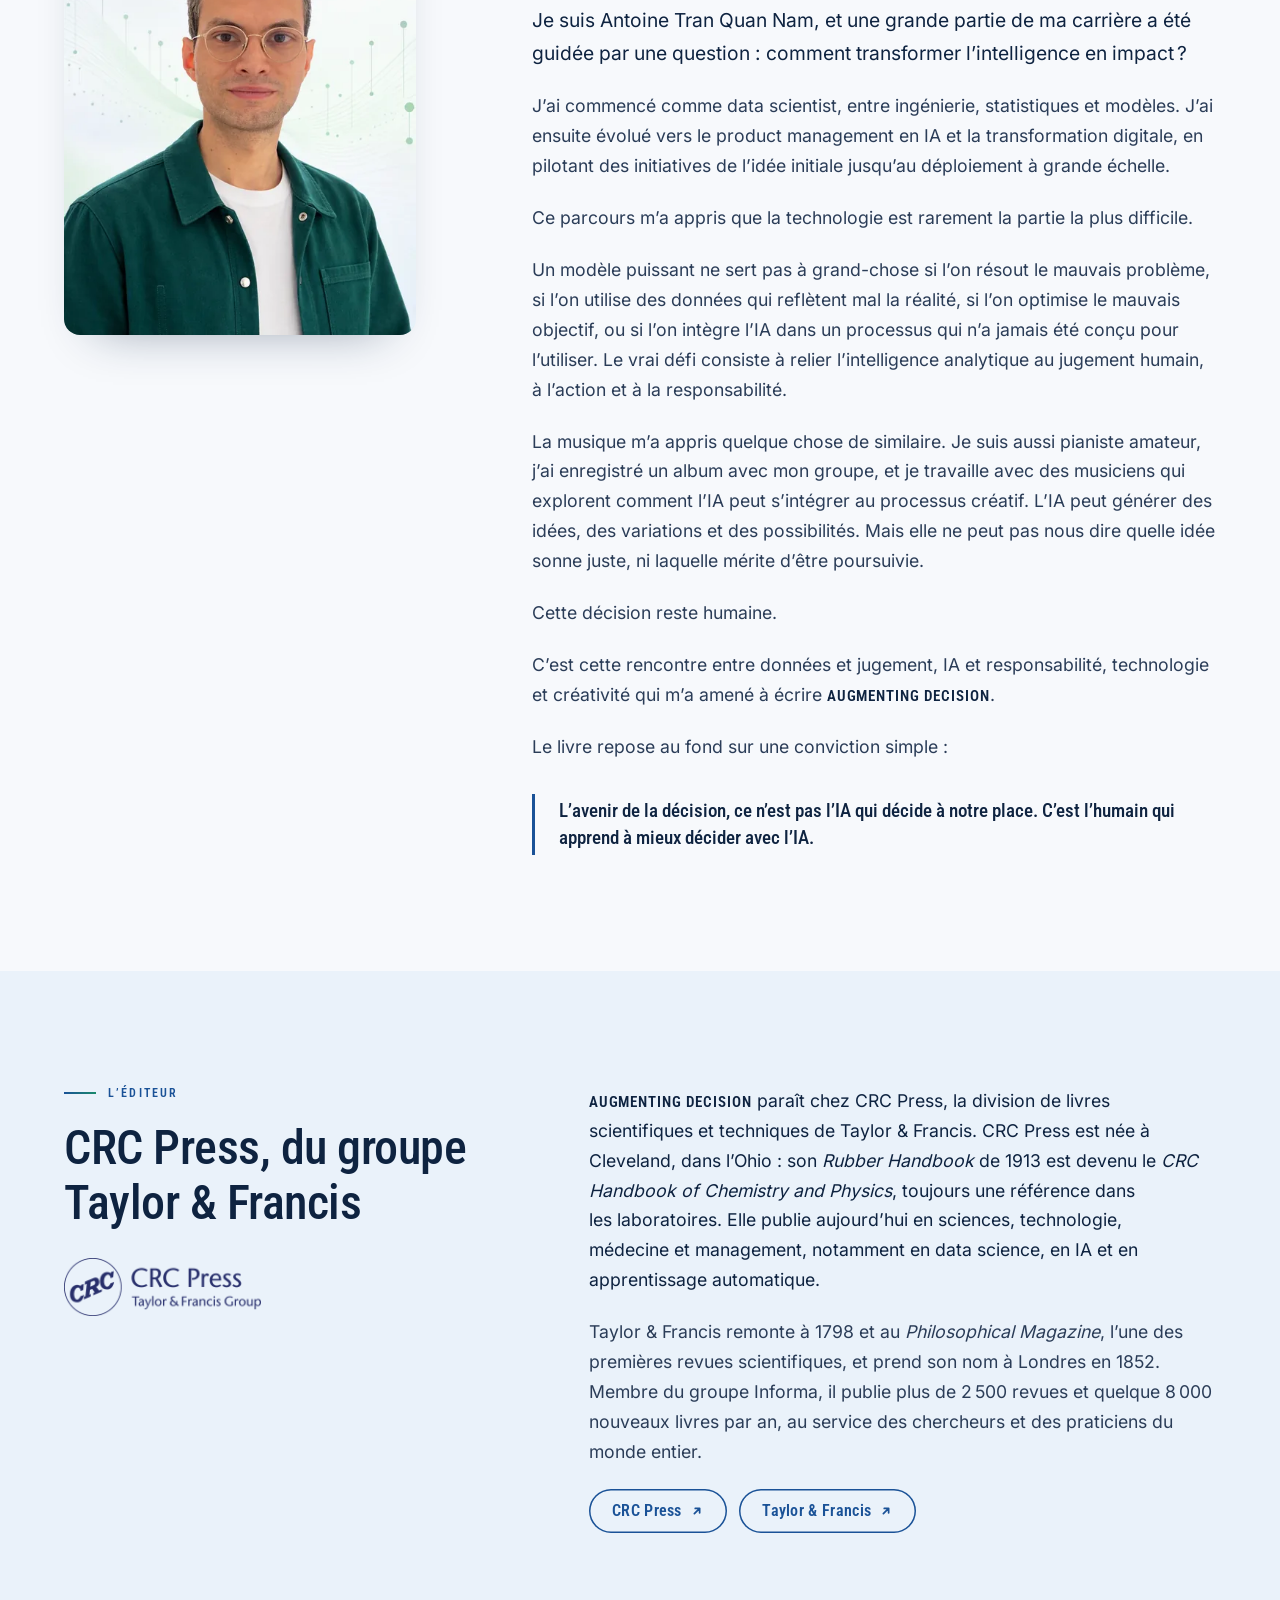
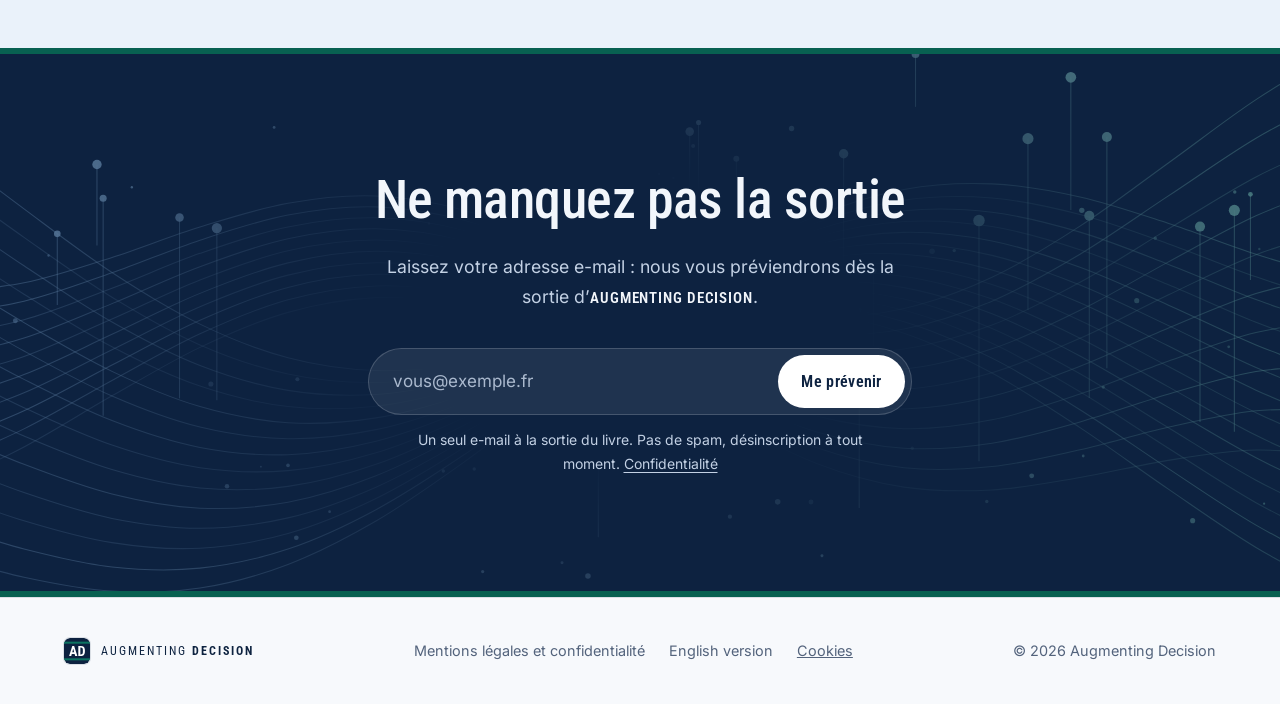
==== commit ebdef0b2: "Pair Kevyn Yong's endorsement with Mickael Le Mouëllic's; help Google refresh - Kevyn Yong (Human Ca" ====
--- a/fr/index.html
+++ b/fr/index.html
@@ -32,12 +32,13 @@
   <meta name="theme-color" content="#08121f" media="(prefers-color-scheme: dark)">
   <link rel="icon" href="../favicon.ico?v=2027" sizes="32x32">
   <link rel="icon" href="../assets/img/favicon.svg?v=2027" type="image/svg+xml">
+  <link rel="icon" href="../favicon-192.png?v=2027" sizes="192x192" type="image/png">
   <link rel="apple-touch-icon" href="../apple-touch-icon.png?v=2027">
 
   <link rel="preload" href="../assets/fonts/roboto-condensed-latin-wght-normal.woff2" as="font" type="font/woff2" crossorigin>
   <link rel="preload" href="../assets/fonts/inter-latin-wght-normal.woff2" as="font" type="font/woff2" crossorigin>
   <script>document.documentElement.classList.add('js');</script>
-  <link rel="stylesheet" href="../assets/css/style.css?v=fd04c14f">
+  <link rel="stylesheet" href="../assets/css/style.css?v=adcf177a">
   <script src="../assets/js/main.js?v=5c9f78db" defer></script>
 </head>
 <body>
@@ -133,24 +134,39 @@
       </div>
     </section>
 
-    <!-- Recommandation mise en avant : toujours visible, hors du carrousel ------ -->
-    <section class="endorse" aria-labelledby="endorse-bcg" data-section="endorsement-bcg">
-      <div class="container endorse__grid">
-        <h2 class="kicker endorse__kicker" id="endorse-bcg">Recommandation</h2>
-        <p class="endorse__mark" aria-hidden="true">“</p>
-        <figure class="endorse__figure">
-          <blockquote class="endorse__quote" lang="en">
-            <p>AI has made <strong class="quote-key">execution abundant</strong>. What remains scarce is <strong class="quote-key">intention</strong>: knowing which few decisions define a company and keeping them human. You can delegate the work, <strong class="quote-key">never the accountability</strong>.</p>
-            <p>Antoine Tran Quan Nam starts where it matters, with the person at the center of every choice and the biases that distort judgment. He ends with a duty every leader carries: <strong class="quote-key">making AI visible</strong>, in the context and in the execution, and naming the strategic intentions ahead. <strong class="quote-key">Strategic clarity</strong> for the age of Applied.</p>
-          </blockquote>
-          <figcaption class="endorse__by" lang="en">
-            <span class="endorse__who">
-              <span class="endorse__name">Mickael Le Mouëllic</span>
-              <span class="endorse__role">Partner and MD R&amp;D at BCG</span>
-            </span>
-            <img class="endorse__logo endorse__logo--mono" src="../assets/img/logos/bcg.webp" width="527" height="112" alt="Boston Consulting Group" loading="lazy" decoding="async">
-          </figcaption>
-        </figure>
+    <!-- Recommandations côte à côte : BCG et HCLI (toujours visibles) -------- -->
+    <section class="endorse endorse--pair" aria-labelledby="endorse-top" data-section="endorsement-bcg-hcli">
+      <div class="container">
+        <h2 class="kicker endorse__kicker" id="endorse-top">Recommandations</h2>
+        <div class="endorse__pair">
+          <figure class="endorse__figure">
+            <p class="endorse__mark" aria-hidden="true">“</p>
+            <blockquote class="endorse__quote" lang="en">
+              <p>AI has made <strong class="quote-key">execution abundant</strong>. What remains scarce is <strong class="quote-key">intention</strong>: knowing which few decisions define a company and keeping them human. You can delegate the work, <strong class="quote-key">never the accountability</strong>.</p>
+              <p>Antoine Tran Quan Nam starts where it matters, with the person at the center of every choice and the biases that distort judgment. He ends with a duty every leader carries: <strong class="quote-key">making AI visible</strong>, in the context and in the execution, and naming the strategic intentions ahead. <strong class="quote-key">Strategic clarity</strong> for the age of Applied.</p>
+            </blockquote>
+            <figcaption class="endorse__by" lang="en">
+              <span class="endorse__who">
+                <span class="endorse__name">Mickael Le Mouëllic</span>
+                <span class="endorse__role">Partner and MD R&amp;D at BCG</span>
+              </span>
+              <img class="endorse__logo endorse__logo--mono" src="../assets/img/logos/bcg.webp" width="527" height="112" alt="Boston Consulting Group" loading="lazy" decoding="async">
+            </figcaption>
+          </figure>
+          <figure class="endorse__figure">
+            <p class="endorse__mark" aria-hidden="true">“</p>
+            <blockquote class="endorse__quote" lang="en">
+              <p><cite>Augmenting Decision</cite> delivers <strong class="quote-key">a vital framework for pairing artificial intelligence with human judgment</strong>. Grounded in decision science, the book rightly shows how data and AI can <strong class="quote-key">counter cognitive biases</strong>, such as planning fallacies and pre-decisional information distortion. Rather than replacing choice, this framework shows how AI sharpens judgement in areas such as risk assessments and scaling decision quality across complex systems. It is <strong class="quote-key">an essential roadmap</strong> for leaders aiming to build and scale value.</p>
+            </blockquote>
+            <figcaption class="endorse__by" lang="en">
+              <span class="endorse__who">
+                <span class="endorse__name">Kevyn Yong, Ph.D.</span>
+                <span class="endorse__role">CEO at Human Capital Leadership Institute</span>
+              </span>
+              <img class="endorse__logo endorse__logo--mono endorse__logo--tall" src="../assets/img/logos/hcli.webp" width="359" height="160" alt="Human Capital Leadership Institute" loading="lazy" decoding="async">
+            </figcaption>
+          </figure>
+        </div>
       </div>
     </section>
 
@@ -454,19 +470,13 @@
         <h2 class="kicker praise__kicker" id="praise-title">Premiers échos</h2>
         <p class="praise__mark" aria-hidden="true">“</p>
         <div class="praise__slides" id="praise-slides" aria-live="off">
-          <div class="praise__slide is-active" role="group" aria-roledescription="slide" aria-label="1 sur 7" lang="en">
-            <blockquote class="praise__quote"><p><cite>Augmenting Decision</cite> delivers <strong class="quote-key">a vital framework for pairing artificial intelligence with human judgment</strong>. Grounded in decision science, the book rightly shows how data and AI can <strong class="quote-key">counter cognitive biases</strong>, such as planning fallacies and pre-decisional information distortion. Rather than replacing choice, this framework shows how AI sharpens judgement in areas such as risk assessments and scaling decision quality across complex systems. It is <strong class="quote-key">an essential roadmap</strong> for leaders aiming to build and scale value.</p></blockquote>
-            <p class="praise__name">Kevyn Yong, Ph.D.</p>
-            <p class="praise__role">CEO at Human Capital Leadership Institute</p>
-            <img class="praise__logo praise__logo--mono praise__logo--l" src="../assets/img/logos/hcli.webp" width="359" height="160" alt="Human Capital Leadership Institute" loading="lazy" decoding="async">
-          </div>
-          <div class="praise__slide" role="group" aria-roledescription="slide" aria-label="2 sur 7" lang="en">
+          <div class="praise__slide is-active" role="group" aria-roledescription="slide" aria-label="1 sur 6" lang="en">
             <blockquote class="praise__quote"><p>Remarkably comprehensive and crystal clear, this book firmly places <strong class="quote-key">human judgment and accountability at the center of the AI revolution</strong>, as it should be. Antoine Tran Quan Nam delivers a <strong class="quote-key">pragmatic playbook</strong> for executives and practitioners, demonstrating how data and AI can augment decisions rather than substitute for them. Anchored in an exceptional bibliography bridging classic decision science and cutting-edge research, it translates complex concepts into immediately actionable frameworks. A powerful, accessible guide showing that with the right disciplines, <strong class="quote-key">true decision intelligence is within reach</strong> of every leadership team.</p></blockquote>
             <p class="praise__name">Guido Merighi Buitoni</p>
             <p class="praise__role">Chief Digital and Information Officer at INSEAD</p>
             <img class="praise__logo praise__logo--l" src="../assets/img/logos/insead.webp" width="160" height="160" alt="INSEAD" loading="lazy" decoding="async">
           </div>
-          <div class="praise__slide" role="group" aria-roledescription="slide" aria-label="3 sur 7" lang="en">
+          <div class="praise__slide" role="group" aria-roledescription="slide" aria-label="2 sur 6" lang="en">
             <blockquote class="praise__quote"><p>Leading group architecture, I face hard-to-undo decisions every day. In <cite>Augmenting Decision</cite>, Antoine Tran Quan Nam shows how we <strong class="quote-key">bend data and discussion to defend choices already made</strong>, and how asking for more data can become a way to avoid responsibility. More than once, I recognized companies I work with. What stays with me is the idea of <strong class="quote-key">a safe place to decide</strong>: challenge beforehand, learn afterwards, without blame. <strong class="quote-key">Essential reading</strong> for anyone designing how organizations, and their AI, decide.</p></blockquote>
             <p class="praise__name">Vincent Godot</p>
             <p class="praise__role">Vice President Group Design Office &amp; Enterprise Architecture at Sodexo</p>
@@ -475,19 +485,19 @@
               <img src="../assets/img/logos/sodexo.webp" width="495" height="160" alt="Sodexo" loading="lazy" decoding="async">
             </picture>
           </div>
-          <div class="praise__slide" role="group" aria-roledescription="slide" aria-label="4 sur 7" lang="en">
+          <div class="praise__slide" role="group" aria-roledescription="slide" aria-label="3 sur 6" lang="en">
             <blockquote class="praise__quote"><p><cite>Augmenting Decision</cite> addresses one of the most important leadership challenges of our time: <strong class="quote-key">analytics and AI do not make decisions, people do</strong>. Its value lies in exploring how decisions are actually shaped by complexity, trust, experience, emotion, cognitive bias, and imperfect information. <strong class="quote-key">Timely and relevant</strong>, the book encourages leaders to move beyond experimentation and evolve their culture, processes, and judgment to use data and AI for <strong class="quote-key">better, more consistent decisions</strong>.</p></blockquote>
             <p class="praise__name">Guillaume Carbonneau</p>
             <p class="praise__role">SVP Clinical Decision and Product Design at H1</p>
             <img class="praise__logo praise__logo--mono praise__logo--s" src="../assets/img/logos/h1.webp" width="269" height="160" alt="H1" loading="lazy" decoding="async">
           </div>
-          <div class="praise__slide" role="group" aria-roledescription="slide" aria-label="5 sur 7" lang="en">
+          <div class="praise__slide" role="group" aria-roledescription="slide" aria-label="4 sur 6" lang="en">
             <blockquote class="praise__quote"><p>Antoine Tran Quan Nam delivers a very interesting guide for modern leaders navigating the AI landscape. <cite>Augmenting Decision</cite> <strong class="quote-key">re-centers human judgment</strong>, offering a pragmatic framework to transform data and AI from overwhelming noise into sharp, actionable inputs. I found the section on <strong class="quote-key">the agentic turn</strong> particularly insightful to make pragmatic decisions on best context for developing AI agents effectively. <strong class="quote-key">Worth the read</strong>.</p></blockquote>
             <p class="praise__name">Amel Lageat</p>
             <p class="praise__role">Vice President, Consumer Experience &amp; Analytics at Opella</p>
             <img class="praise__logo praise__logo--mono praise__logo--m" src="../assets/img/logos/opella.webp" width="566" height="160" alt="Opella" loading="lazy" decoding="async">
           </div>
-          <div class="praise__slide" role="group" aria-roledescription="slide" aria-label="6 sur 7" lang="en">
+          <div class="praise__slide" role="group" aria-roledescription="slide" aria-label="5 sur 6" lang="en">
             <blockquote class="praise__quote"><p><strong class="quote-key">The most dangerous answer is often the one that sounds right.</strong> As AI makes answers easier to produce, <strong class="quote-key">the ability to question them</strong> becomes a defining leadership skill. <cite>Augmenting Decision</cite> speaks to that moment with rare clarity. It shows how data can sharpen our judgment, while reminding us that every decision still carries <strong class="quote-key">a human responsibility</strong> for the choice itself and for the people it affects.</p></blockquote>
             <p class="praise__name">Lydia Turkie</p>
             <p class="praise__role">Head of Research, Innovation and Public Policy at Sorbonne Université</p>
@@ -496,7 +506,7 @@
               <img src="../assets/img/logos/sorbonne.webp" width="182" height="160" alt="Sorbonne Université" loading="lazy" decoding="async">
             </picture>
           </div>
-          <div class="praise__slide" role="group" aria-roledescription="slide" aria-label="7 sur 7" lang="en">
+          <div class="praise__slide" role="group" aria-roledescription="slide" aria-label="6 sur 6" lang="en">
             <blockquote class="praise__quote"><p>AI does not make decision-making less human; <strong class="quote-key">it makes human judgment matter more than ever</strong>. <cite>Augmenting Decision</cite> shows how data and AI can sharpen our choices and, just as importantly, <strong class="quote-key">where their role should stop</strong>. More information and smarter tools do not guarantee better decisions. <strong class="quote-key">Asking the right questions</strong> and knowing what truly matters still do. In the end, this book is about learning how to decide better in the age of AI. <strong class="quote-key">A must read</strong> for today’s and future decision makers.</p></blockquote>
             <p class="praise__name">Anne-Flore Maman, Ph.D.</p>
             <p class="praise__role">Academic Director at École Polytechnique, Founder &amp; Owner of SémioConsult</p>
--- a/assets/css/style.css
+++ b/assets/css/style.css
@@ -1169,6 +1169,51 @@
     opacity: 0.88;
   }
 }
+/* Two featured endorsements side by side (desktop), one above the other (tablets
+   and phones). Each has its own quote mark; the names line up at the bottom. */
+.endorse__pair {
+  display: grid;
+  grid-template-columns: minmax(0, 1fr) minmax(0, 1fr);
+}
+.endorse__pair .endorse__figure {
+  grid-area: auto; /* not the single quote's named area */
+  display: flex;
+  flex-direction: column;
+  max-width: none;
+  padding-right: clamp(1.5rem, 3.5vw, 3.5rem);
+}
+.endorse__pair .endorse__figure + .endorse__figure {
+  padding-right: 0;
+  padding-left: clamp(1.5rem, 3.5vw, 3.5rem);
+  border-left: 1px solid var(--line);
+}
+.endorse__pair .endorse__mark {
+  grid-area: auto;
+  align-self: flex-start;
+  margin-bottom: 1rem;
+  font-size: clamp(4rem, 3rem + 3vw, 6.5rem);
+}
+.endorse__pair .endorse__quote {
+  flex: 1;
+}
+.endorse__pair .endorse__quote p {
+  font-size: clamp(1.05rem, 0.95rem + 0.4vw, 1.25rem);
+}
+@media (max-width: 56rem) {
+  .endorse__pair {
+    grid-template-columns: minmax(0, 1fr);
+  }
+  .endorse__pair .endorse__figure {
+    padding-right: 0;
+  }
+  .endorse__pair .endorse__figure + .endorse__figure {
+    margin-top: 2.75rem;
+    padding-top: 2.75rem;
+    padding-left: 0;
+    border-left: 0;
+    border-top: 1px solid var(--line);
+  }
+}
 /* Phones and narrow tablets: one column, the mark above the quote. */
 @media (max-width: 48rem) {
   .endorse__grid {
